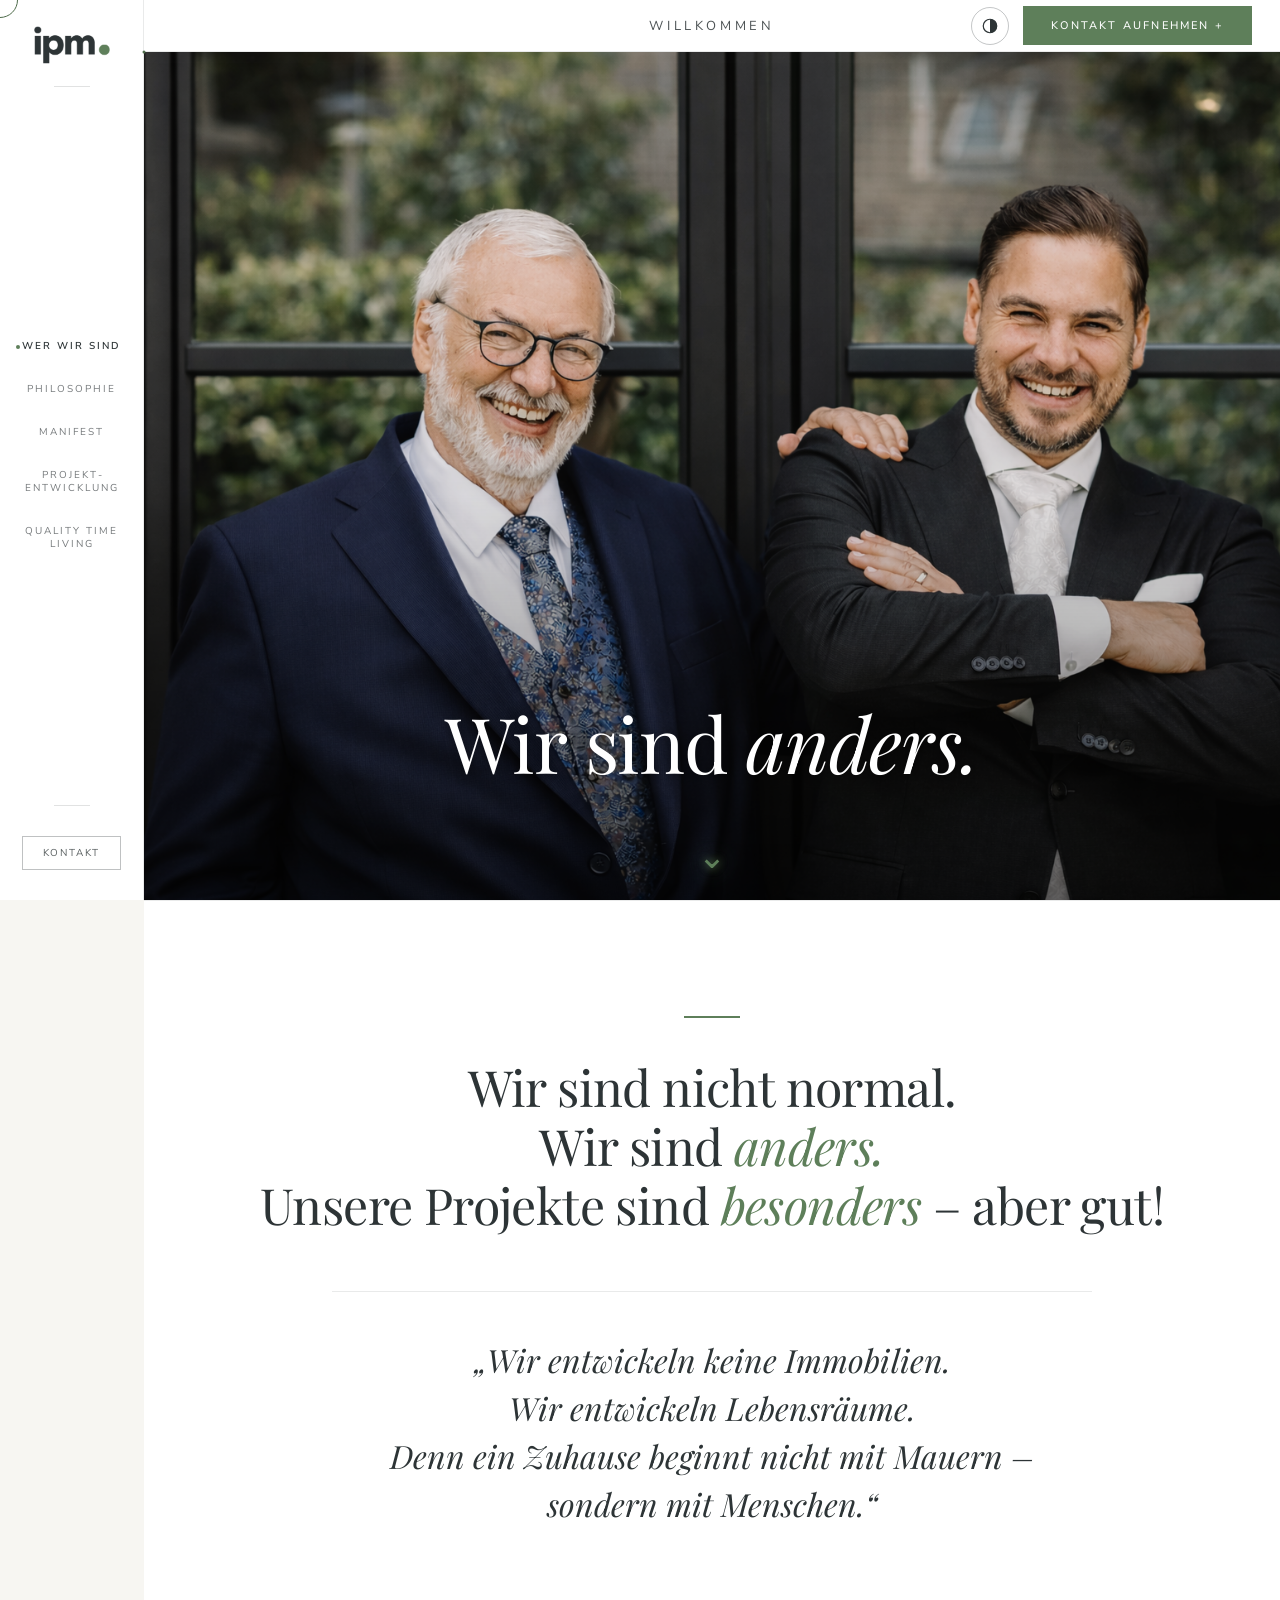
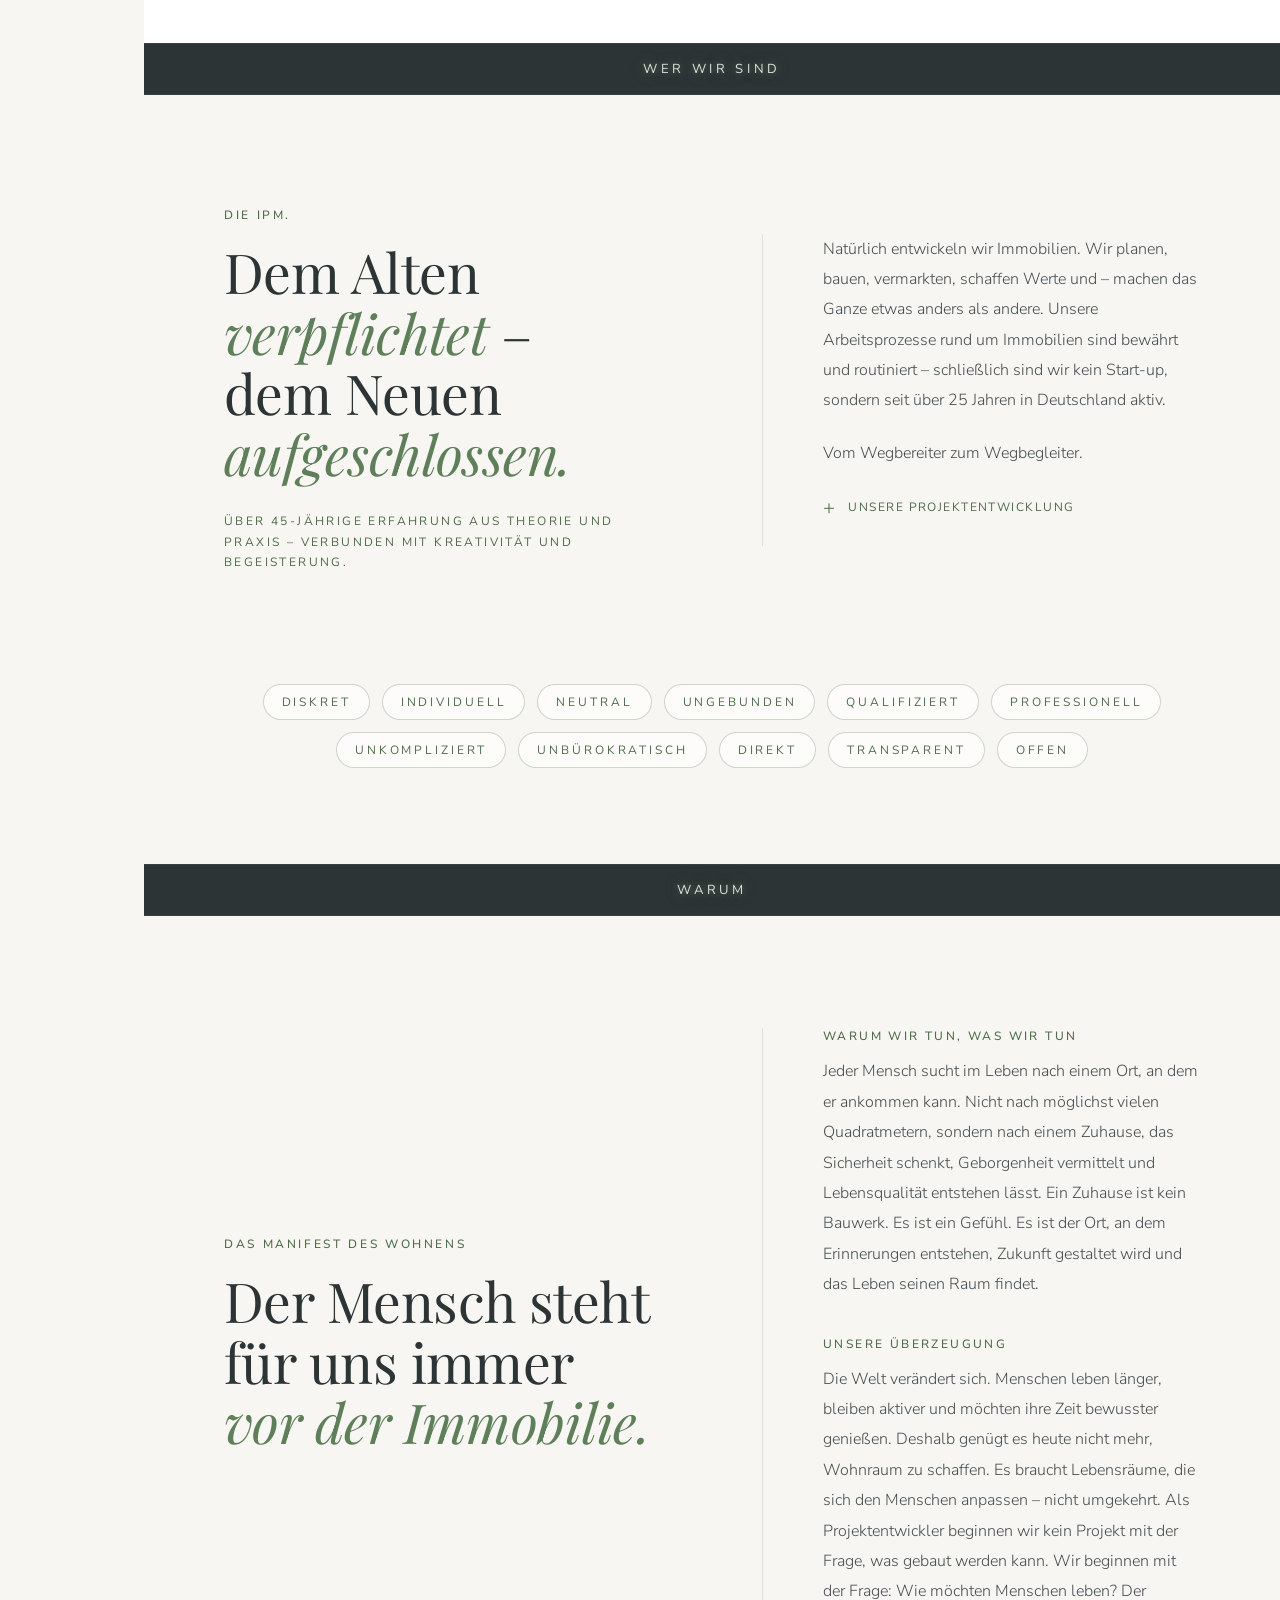
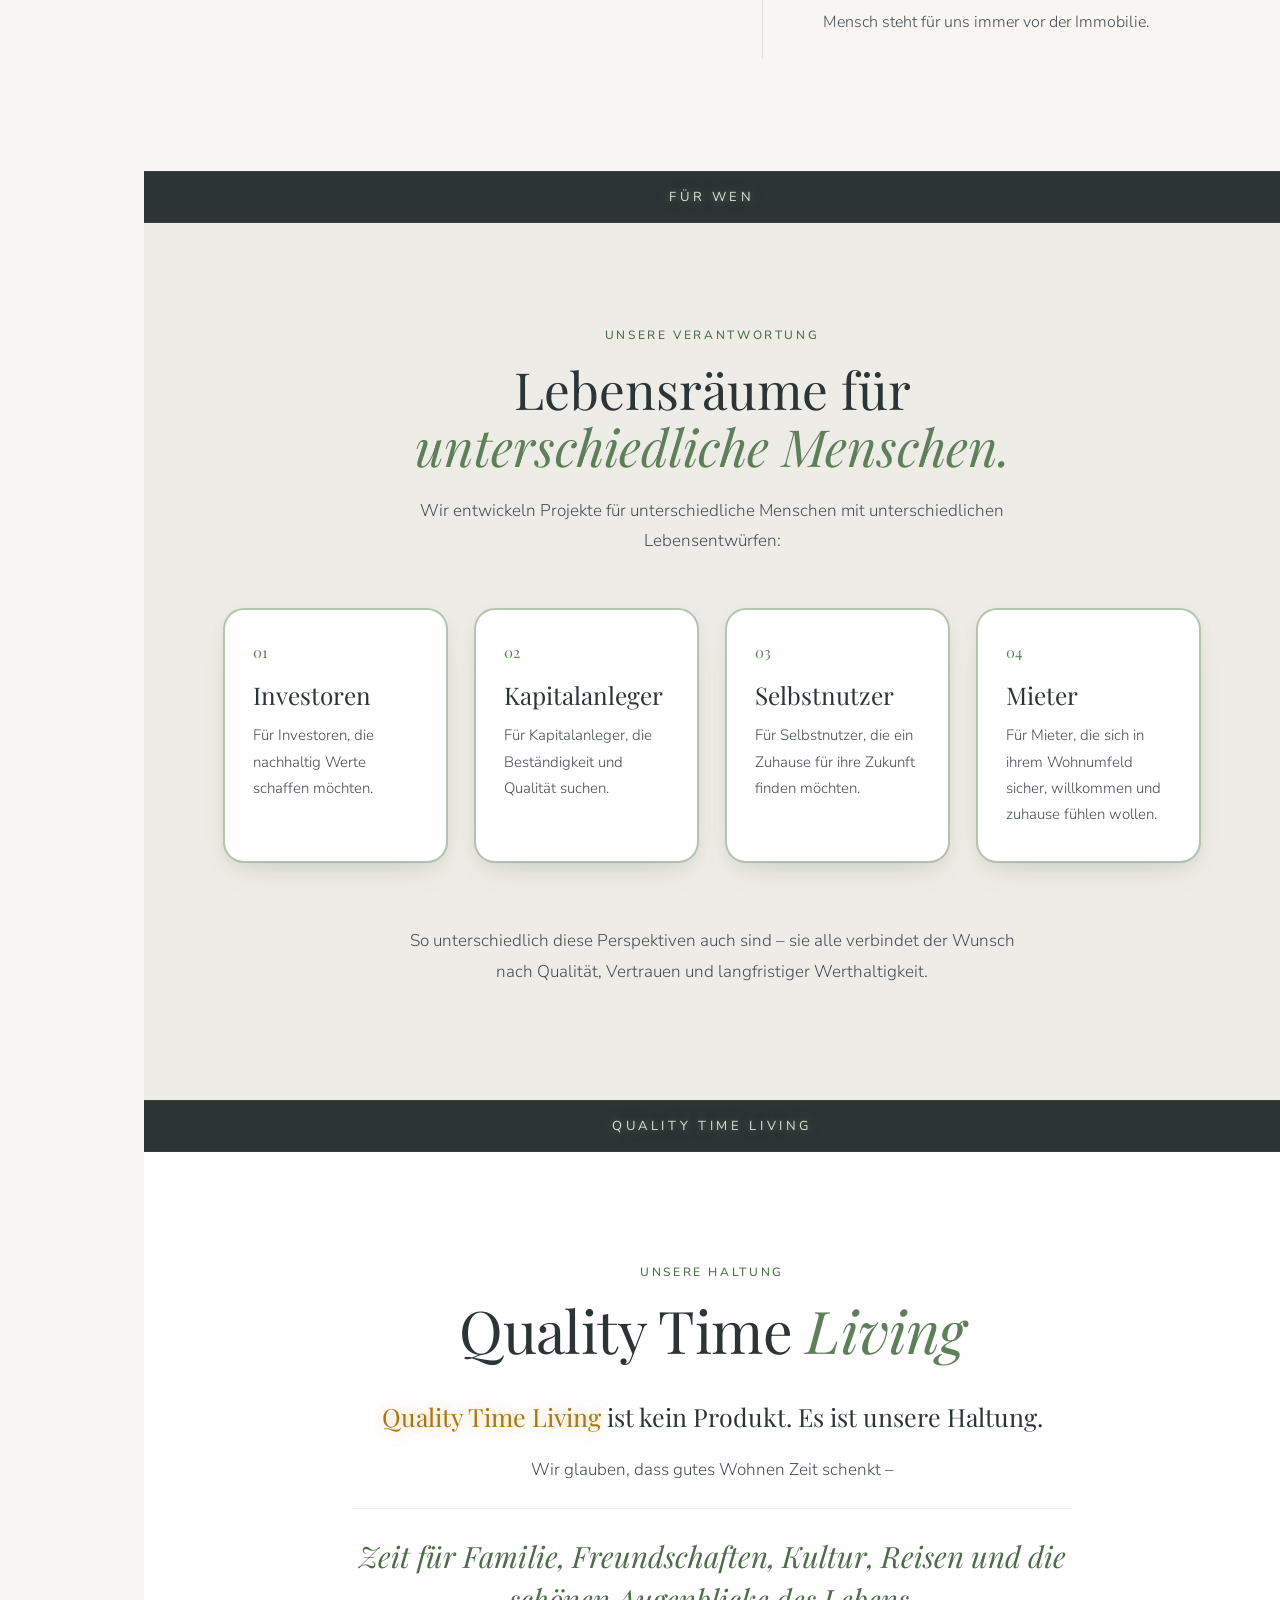
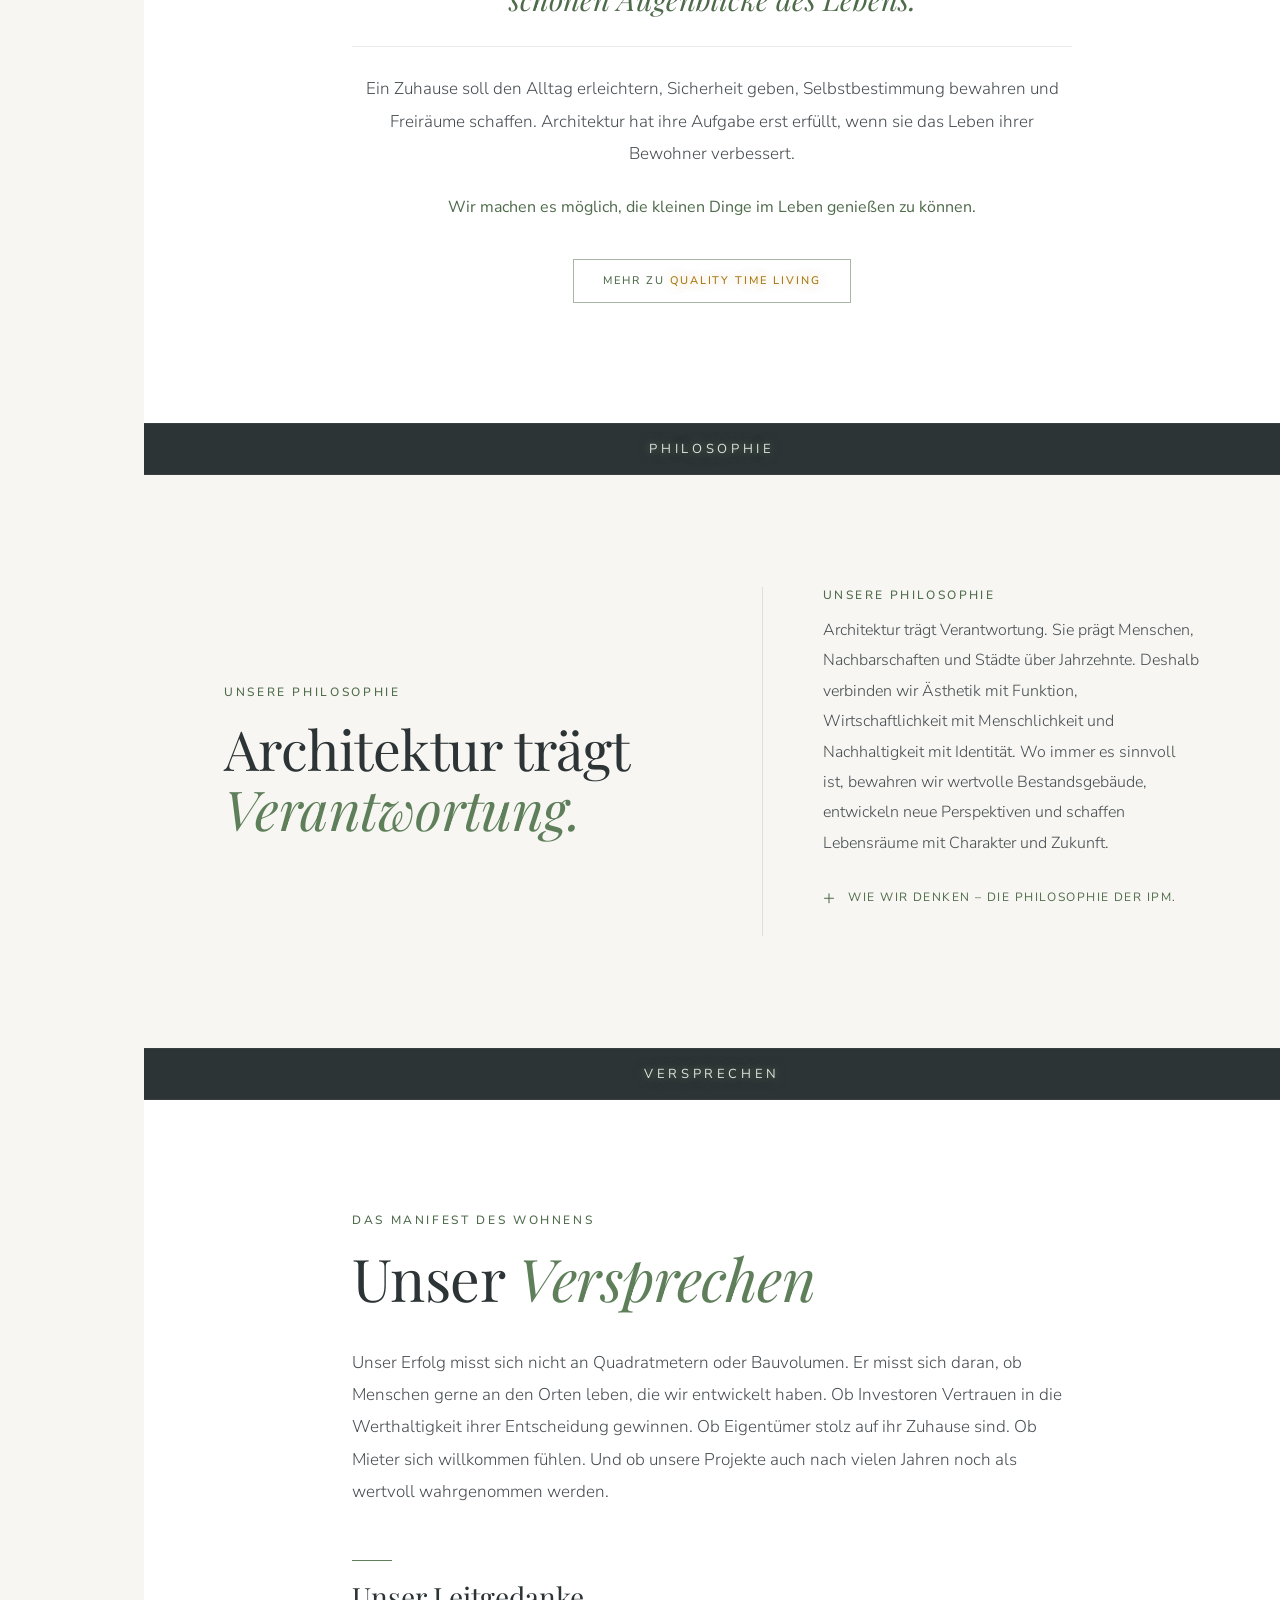
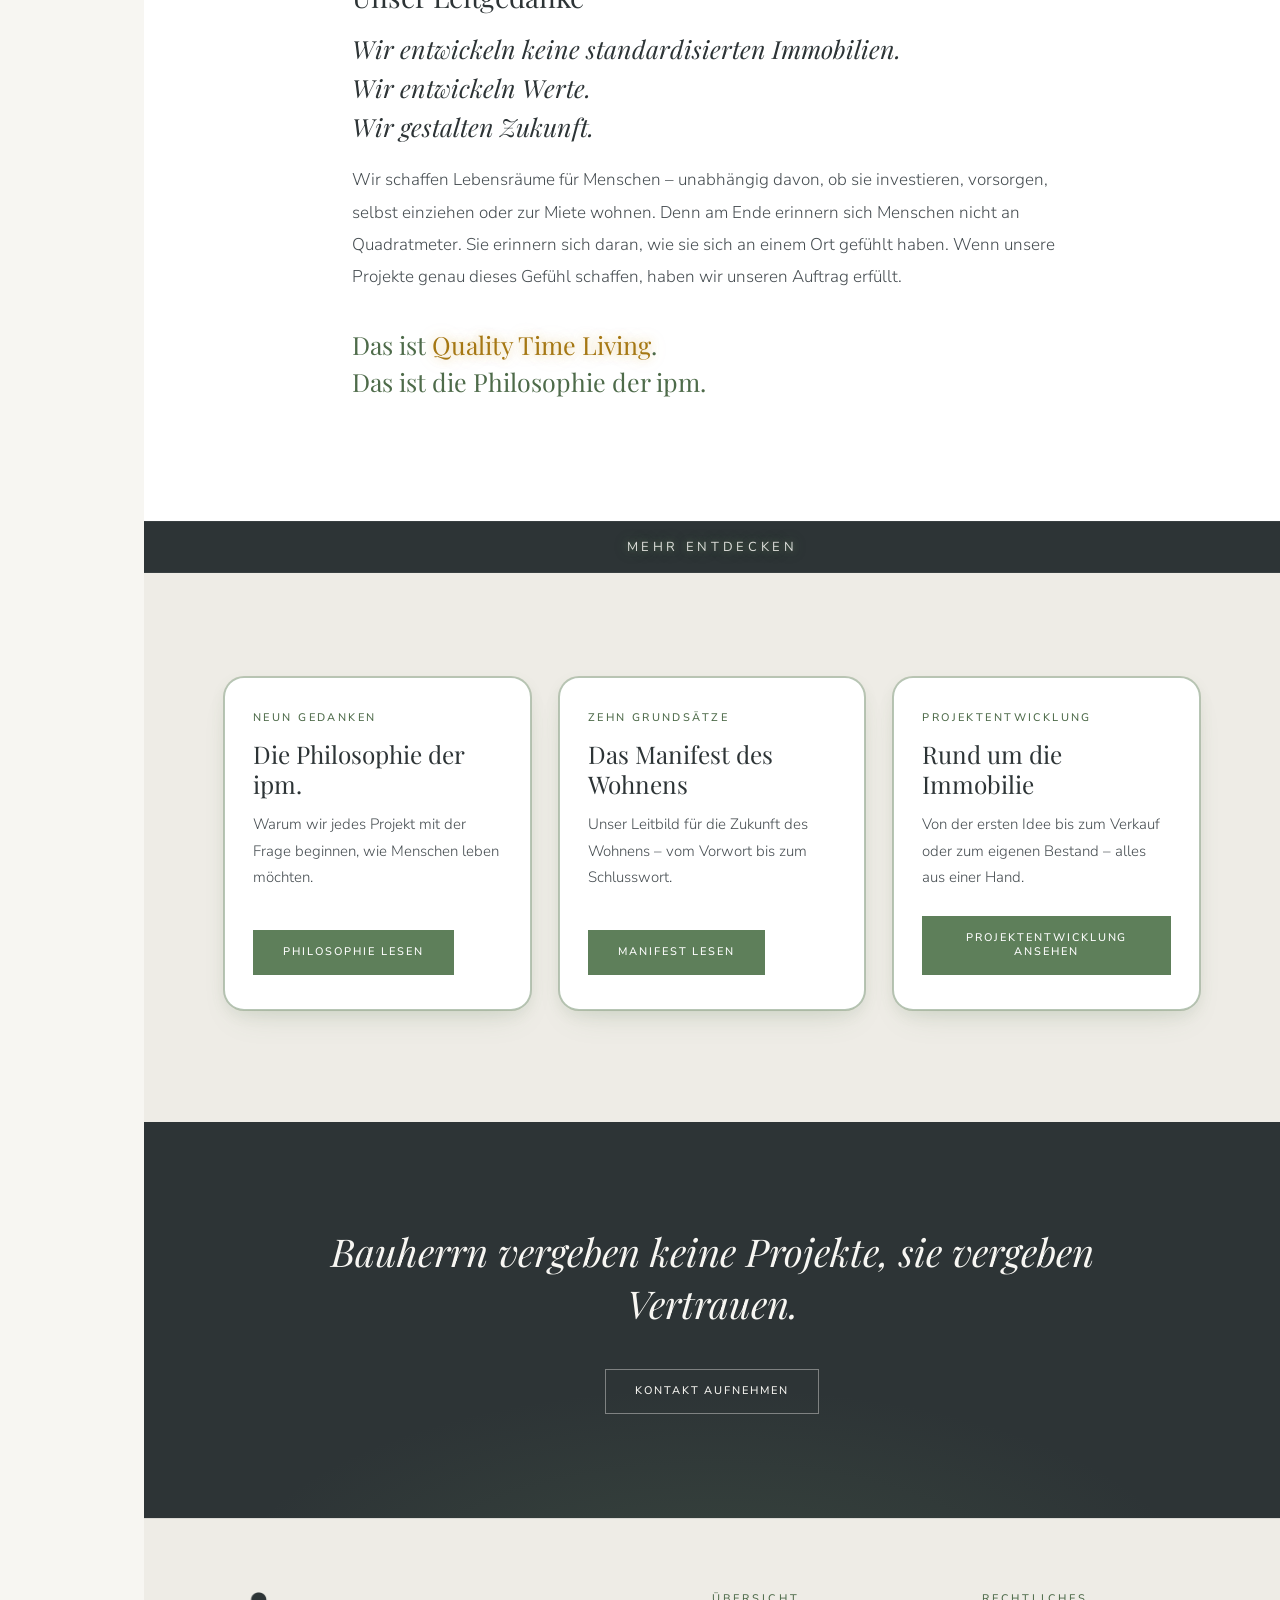
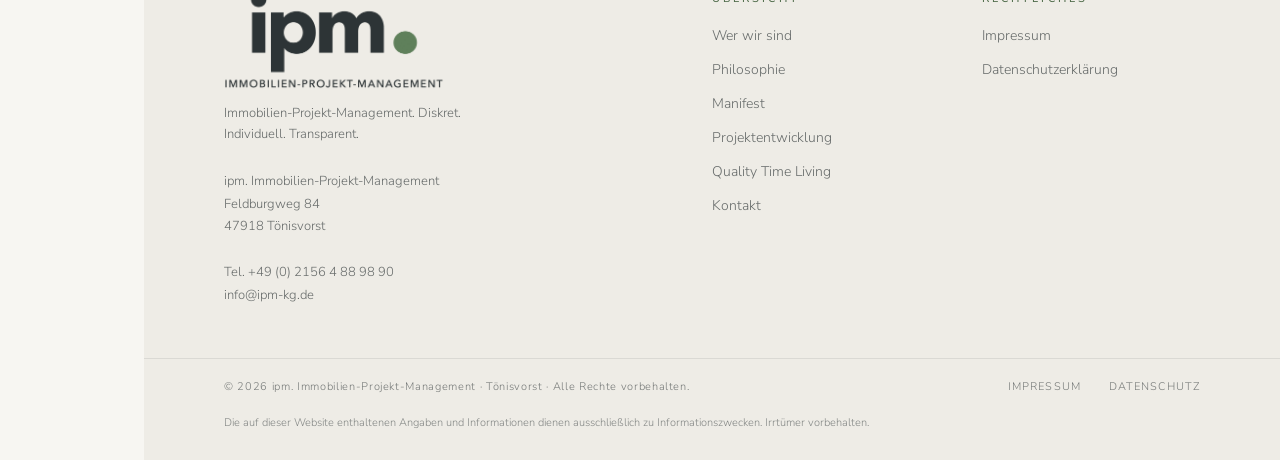
==== index.html @ a31749fa "Q bricht nicht mehr um, Quality Time Living in QTL-Gold, „und“ statt „&“, Abschnitt unter dem Sideba" ====
<!DOCTYPE html>
<!-- Automatisch erzeugt aus content/start.md mit tools/build.mjs – Texte bitte dort ändern, nicht hier. -->
<html lang="de" class="no-js">
<head>
<meta charset="UTF-8">
<script>try{if(localStorage.getItem('ipm.farben')==='invers')document.documentElement.setAttribute('data-farben','invers')}catch(e){}</script>
<meta name="viewport" content="width=device-width, initial-scale=1.0">
<title>ipm. – Immobilien-Projekt-Management · Wir sind anders.</title>
<meta name="description" content="Die ipm. entwickelt Lebensräume statt Immobilien. Über 45 Jahre Erfahrung, Quality Time Living und das Manifest des Wohnens.">
<link rel="icon" href="assets/marke-2026-11/favicon.ico" sizes="any">
<link rel="icon" type="image/png" href="assets/marke-2026-11/favicon-32.png" sizes="32x32">
<link rel="apple-touch-icon" href="assets/marke-2026-11/apple-touch-icon.png">
<meta name="theme-color" content="#FFFFFF">
<link rel="stylesheet" href="assets/site.css">
</head>
<body class="seite-start">

<div id="cursor"></div>
<div id="cursor-dot"></div>

<div class="topbar" id="topbar">
  <button class="topbar-burger" id="mnavToggle" type="button" aria-label="Menü öffnen" aria-controls="mnav" aria-expanded="false">
    <span></span><span></span><span></span>
  </button>
  <a href="./" class="topbar-logo"><img class="logo-auf-hell" src="assets/marke-2026-11/ipm-logo-kompakt-auf-hell.png" alt="ipm. – zur Startseite" width="600" height="226"><img class="logo-auf-dunkel" src="assets/marke-2026-11/ipm-logo-kompakt-auf-dunkel.png" alt="ipm. – zur Startseite" width="600" height="226"></a>
  <span class="topbar-label" id="topbarLabel" data-start="Willkommen">Willkommen</span>
  <div class="topbar-rechts">
    <button class="farben-knopf" id="farbenKnopf" type="button" aria-pressed="false" aria-label="Farben umkehren" title="Farben umkehren">
      <svg viewBox="0 0 24 24" aria-hidden="true"><circle cx="12" cy="12" r="9" fill="none" stroke="currentColor" stroke-width="1.6"/><path d="M12 3a9 9 0 0 1 0 18z" fill="currentColor"/></svg>
    </button>
    <a href="kontakt/" class="topbar-cta">Kontakt aufnehmen +</a>
  </div>
</div>

<nav class="mnav" id="mnav" aria-label="Hauptmenü" hidden>
  <ul class="mnav-list">
    <li class="is-active"><a href="./" aria-current="page">Wer wir sind</a></li>
    <li><a href="philosophie/">Philosophie</a></li>
    <li><a href="manifest/">Manifest</a></li>
    <li><a href="projektentwicklung/">Projekt­entwicklung</a></li>
    <li><a href="quality-time-living/">Quality Time Living</a></li>
    <li class="mnav-sep"><a href="kontakt/">Kontakt</a></li>
  </ul>
</nav>

<aside class="sidebar" id="sidebar">
  <div class="sb-logo">
    <a href="./"><img class="logo-auf-hell" src="assets/marke-2026-11/ipm-logo-kompakt-auf-hell.png" alt="ipm. Immobilien-Projekt-Management – zur Startseite" width="600" height="226"><img class="logo-auf-dunkel" src="assets/marke-2026-11/ipm-logo-kompakt-auf-dunkel.png" alt="ipm. Immobilien-Projekt-Management – zur Startseite" width="600" height="226"></a>
  </div>
  <div class="sb-sep"></div>
  <nav class="sb-nav" aria-label="Hauptmenü">
    <ul class="sb-list">
      <li class="is-active"><a href="./" aria-current="page">Wer wir sind</a><span class="sb-sub" id="sbSub"></span></li>
      <li><a href="philosophie/">Philosophie</a></li>
      <li><a href="manifest/">Manifest</a></li>
      <li><a href="projektentwicklung/">Projekt­entwicklung</a></li>
      <li><a href="quality-time-living/">Quality Time Living</a></li>
    </ul>
  </nav>
  <div class="sb-sep"></div>
  <div class="sb-cta-wrap">
    <a href="kontakt/" class="sb-cta">Kontakt</a>
  </div>
</aside>

<main>
<section class="hero" id="hero">
  <video class="hero-video" src="assets/hero-sebastian-henno.mp4" poster="assets/hero-endframe-poster.png" autoplay muted playsinline preload="auto"></video>
  <div class="hero-overlay"></div>
  <div class="hero-claim">
    <h1><span class="hc-word"><span style="--wd:0.00s">Wir</span></span>
        <span class="hc-word"><span style="--wd:0.11s">sind</span></span>
        <span class="hc-word"><span style="--wd:0.22s"><em>anders.</em></span></span></h1>
  </div>
  <a class="hero-scroll" href="#inhalt" aria-label="Weiter zum Inhalt"><div class="hero-scroll-arrow">&#8964;</div></a>
</section>
<div class="claim" id="inhalt">
  <div class="claim-inner reveal">
    <div class="claim-rule"></div>
    <p class="einstieg-zeilen">Wir sind nicht normal.<br>Wir sind <em>anders.</em><br>Unsere Projekte sind <em>besonders</em> – aber gut!</p>
<p class="claim-quote">„Wir entwickeln keine Immobilien.<br>Wir entwickeln Lebensräume.<br>Denn ein Zuhause beginnt nicht mit Mauern – sondern mit Menschen.“</p>
  </div>
</div>
<div class="section-divider"><span>Wer wir sind</span></div>
<section id="wer-wir-sind">
<div class="statement-section reveal">
  <div class="statement-left"><span class="eyebrow">Die ipm.</span>
<h2>Dem Alten <em>verpflichtet</em> –<br>dem Neuen <em>aufgeschlossen.</em></h2>
<p class="statement-kicker">Über 45-jährige Erfahrung aus Theorie und Praxis – verbunden mit Kreativität und Begeisterung.</p></div>
  <div class="statement-right"><p>Natürlich entwickeln wir Immobilien. Wir planen, bauen, vermarkten, schaffen Werte und – machen das Ganze etwas anders als andere. Unsere Arbeitsprozesse rund um Immobilien sind bewährt und routiniert – schließlich sind wir kein Start-up, sondern seit über 25 Jahren in Deutschland aktiv.</p>
<p class="statement-sig">Vom Wegbereiter zum Wegbegleiter.</p>
<p><a class="text-link" href="projektentwicklung/"><span class="text-link-arrow">+</span>Unsere Projektentwicklung</a></p></div>
</div>
<ul class="woerter reveal" aria-label="So arbeiten wir"><li>diskret</li><li>individuell</li><li>neutral</li><li>ungebunden</li><li>qualifiziert</li><li>professionell</li><li>unkompliziert</li><li>unbürokratisch</li><li>direkt</li><li>transparent</li><li>offen</li></ul>
</section>
<div class="section-divider"><span>Warum</span></div>
<section id="warum">
<div class="statement-section reveal">
  <div class="statement-left"><span class="eyebrow">Das Manifest des Wohnens</span>
<h2>Der Mensch steht für uns immer <em>vor der Immobilie.</em></h2></div>
  <div class="statement-right"><h3>Warum wir tun, was wir tun</h3>
<p>Jeder Mensch sucht im Leben nach einem Ort, an dem er ankommen kann. Nicht nach möglichst vielen <span class="q-wort"><span class="q">Q</span>uadratmetern</span>, sondern nach einem Zuhause, das Sicherheit schenkt, Geborgenheit vermittelt und Lebensqualität entstehen lässt. Ein Zuhause ist kein Bauwerk. Es ist ein Gefühl. Es ist der Ort, an dem Erinnerungen entstehen, Zukunft gestaltet wird und das Leben seinen Raum findet.</p>
<h3>Unsere Überzeugung</h3>
<p>Die Welt verändert sich. Menschen leben länger, bleiben aktiver und möchten ihre Zeit bewusster genießen. Deshalb genügt es heute nicht mehr, Wohnraum zu schaffen. Es braucht Lebensräume, die sich den Menschen anpassen – nicht umgekehrt. Als Projektentwickler beginnen wir kein Projekt mit der Frage, was gebaut werden kann. Wir beginnen mit der Frage: Wie möchten Menschen leben? Der Mensch steht für uns immer vor der Immobilie.</p></div>
</div>
</section>
<div class="section-divider"><span>Für wen</span></div>
<section id="fuer-wen" class="grau">
<header class="kopf reveal"><span class="eyebrow">Unsere Verantwortung</span>
<h2>Lebensräume für <em>unterschiedliche Menschen.</em></h2>
<p>Wir entwickeln Projekte für unterschiedliche Menschen mit unterschiedlichen Lebensentwürfen:</p></header>
<div class="karten" style="--spalten:4">
<article class="karte reveal" style="--d:0.00s"><span class="karte-nr">01</span><h3>Investoren</h3>
<p>Für Investoren, die nachhaltig Werte schaffen möchten.</p></article>
<article class="karte reveal" style="--d:0.08s"><span class="karte-nr">02</span><h3>Kapitalanleger</h3>
<p>Für Kapitalanleger, die Beständigkeit und <span class="q-wort"><span class="q">Q</span>ualität</span> suchen.</p></article>
<article class="karte reveal" style="--d:0.16s"><span class="karte-nr">03</span><h3>Selbstnutzer</h3>
<p>Für Selbstnutzer, die ein Zuhause für ihre Zukunft finden möchten.</p></article>
<article class="karte reveal" style="--d:0.24s"><span class="karte-nr">04</span><h3>Mieter</h3>
<p>Für Mieter, die sich in ihrem Wohnumfeld sicher, willkommen und zuhause fühlen wollen.</p></article>
</div>
<header class="kopf reveal"><p class="kopf-schluss">So unterschiedlich diese Perspektiven auch sind – sie alle verbindet der Wunsch nach <span class="q-wort"><span class="q">Q</span>ualität</span>, Vertrauen und langfristiger Werthaltigkeit.</p></header>
</section>
<div class="section-divider"><span>Quality Time Living</span></div>
<section id="quality-time-living" class="weiss">
<div class="lesen stil-mitte"><div class="lesen-inner"><span class="eyebrow">Unsere Haltung</span>
<h2><span class="q-wort"><span class="q">Q</span>uality</span> Time <em>Living</em></h2>
<p class="lead"><span class="qtl"><span class="q-wort"><span class="q">Q</span>uality</span> Time Living</span> ist kein Produkt. Es ist unsere Haltung.</p>
<p>Wir glauben, dass gutes Wohnen Zeit schenkt –</p>
<p class="zeit-band">Zeit für Familie, Freundschaften, Kultur, Reisen und die schönen Augenblicke des Lebens.</p>
<p>Ein Zuhause soll den Alltag erleichtern, Sicherheit geben, Selbstbestimmung bewahren und Freiräume schaffen. Architektur hat ihre Aufgabe erst erfüllt, wenn sie das Leben ihrer Bewohner verbessert.</p>
<p class="statement-sig">Wir machen es möglich, die kleinen Dinge im Leben genießen zu können.</p>
<p class="knopf-zeile"><a class="btn btn-rahmen" href="quality-time-living/"><span class="btn-text">Mehr zu <span class="qtl"><span class="q-wort"><span class="q">Q</span>uality</span> Time Living</span></span></a></p></div></div>
</section>
<div class="section-divider"><span>Philosophie</span></div>
<section id="philosophie">
<div class="statement-section reveal">
  <div class="statement-left"><span class="eyebrow">Unsere Philosophie</span>
<h2>Architektur trägt <em>Verantwortung.</em></h2></div>
  <div class="statement-right"><h3>Unsere Philosophie</h3>
<p>Architektur trägt Verantwortung. Sie prägt Menschen, Nachbarschaften und Städte über Jahrzehnte. Deshalb verbinden wir Ästhetik mit Funktion, Wirtschaftlichkeit mit Menschlichkeit und Nachhaltigkeit mit Identität. Wo immer es sinnvoll ist, bewahren wir wertvolle Bestandsgebäude, entwickeln neue Perspektiven und schaffen Lebensräume mit Charakter und Zukunft.</p>
<p><a class="text-link" href="philosophie/"><span class="text-link-arrow">+</span>Wie wir denken – die Philosophie der ipm.</a></p></div>
</div>
</section>
<div class="section-divider"><span>Versprechen</span></div>
<section id="versprechen" class="weiss">
<div class="lesen"><div class="lesen-inner"><span class="eyebrow">Das Manifest des Wohnens</span>
<h2>Unser <em>Versprechen</em></h2>
<p>Unser Erfolg misst sich nicht an <span class="q-wort"><span class="q">Q</span>uadratmetern</span> oder Bauvolumen. Er misst sich daran, ob Menschen gerne an den Orten leben, die wir entwickelt haben. Ob Investoren Vertrauen in die Werthaltigkeit ihrer Entscheidung gewinnen. Ob Eigentümer stolz auf ihr Zuhause sind. Ob Mieter sich willkommen fühlen. Und ob unsere Projekte auch nach vielen Jahren noch als wertvoll wahrgenommen werden.</p>
<h3>Unser Leitgedanke</h3>
<p class="leitzeilen">Wir entwickeln keine standardisierten Immobilien.<br>Wir entwickeln Werte.<br>Wir gestalten Zukunft.</p>
<p>Wir schaffen Lebensräume für Menschen – unabhängig davon, ob sie investieren, vorsorgen, selbst einziehen oder zur Miete wohnen. Denn am Ende erinnern sich Menschen nicht an <span class="q-wort"><span class="q">Q</span>uadratmeter</span>. Sie erinnern sich daran, wie sie sich an einem Ort gefühlt haben. Wenn unsere Projekte genau dieses Gefühl schaffen, haben wir unseren Auftrag erfüllt.</p>
<p class="signatur">Das ist <span class="qtl"><span class="q-wort"><span class="q">Q</span>uality</span> Time Living</span>.<br>Das ist die Philosophie der ipm.</p></div></div>
</section>
<div class="section-divider"><span>Mehr entdecken</span></div>
<section id="mehr-entdecken" class="grau">
<div class="karten" style="--spalten:3">
<article class="karte reveal" style="--d:0.00s"><span class="eyebrow">Neun Gedanken</span>
<h3>Die Philosophie der ipm.</h3>
<p>Warum wir jedes Projekt mit der Frage beginnen, wie Menschen leben möchten.</p>
<p class="knopf-zeile"><a class="btn btn-gruen" href="philosophie/"><span class="btn-text">Philosophie lesen</span></a></p></article>
<article class="karte reveal" style="--d:0.08s"><span class="eyebrow">Zehn Grundsätze</span>
<h3>Das Manifest des Wohnens</h3>
<p>Unser Leitbild für die Zukunft des Wohnens – vom Vorwort bis zum Schlusswort.</p>
<p class="knopf-zeile"><a class="btn btn-gruen" href="manifest/"><span class="btn-text">Manifest lesen</span></a></p></article>
<article class="karte reveal" style="--d:0.16s"><span class="eyebrow">Projektentwicklung</span>
<h3>Rund um die Immobilie</h3>
<p>Von der ersten Idee bis zum Verkauf oder zum eigenen Bestand – alles aus einer Hand.</p>
<p class="knopf-zeile"><a class="btn btn-gruen" href="projektentwicklung/"><span class="btn-text">Projektentwicklung ansehen</span></a></p></article>
</div>
<div class="abschluss"><div class="abschluss-inner reveal"><p class="abschluss-zitat">Bauherrn vergeben keine Projekte, sie vergeben Vertrauen.</p>
<p class="knopf-zeile"><a class="btn btn-hell" href="kontakt/"><span class="btn-text">Kontakt aufnehmen</span></a></p></div></div>
</section>
</main>

<footer id="footer">
  <div class="footer-main">
    <div>
      <img src="assets/marke-2026-11/ipm-logo-auf-hell.png" alt="ipm. Immobilien-Projekt-Management" class="footer-logo logo-auf-hell" width="900" height="402"><img src="assets/marke-2026-11/ipm-logo-auf-dunkel.png" alt="ipm. Immobilien-Projekt-Management" class="footer-logo logo-auf-dunkel" width="900" height="402">
      <p class="footer-tagline">Immobilien-Projekt-Management. Diskret. Individuell. Transparent.</p>
      <div class="footer-address">
        ipm. Immobilien-Projekt-Management<br>
        Feldburgweg 84<br>
        47918 Tönisvorst<br><br>
        Tel. <a href="tel:+4921564889890">+49 (0) 2156 4 88 98 90</a><br>
        <a href="mailto:info@ipm-kg.de">info@ipm-kg.de</a>
      </div>
    </div>
    <div class="footer-col">
      <h2>Übersicht</h2>
      <ul>
        <li><a href="./">Wer wir sind</a></li>
        <li><a href="philosophie/">Philosophie</a></li>
        <li><a href="manifest/">Manifest</a></li>
        <li><a href="projektentwicklung/">Projekt­entwicklung</a></li>
        <li><a href="quality-time-living/">Quality Time Living</a></li>
        <li><a href="kontakt/">Kontakt</a></li>
      </ul>
    </div>
    <div class="footer-col">
      <h2>Rechtliches</h2>
      <ul>
        <li><a href="impressum/">Impressum</a></li>
        <li><a href="datenschutz/">Datenschutzerklärung</a></li>
      </ul>
    </div>
  </div>
  <div class="footer-bottom">
    <span class="footer-copy">© 2026 ipm. Immobilien-Projekt-Management · Tönisvorst · Alle Rechte vorbehalten.</span>
    <div class="footer-legal-links">
      <a href="impressum/">Impressum</a>
      <a href="datenschutz/">Datenschutz</a>
    </div>
  </div>
  <div class="footer-disclaimer">
    Die auf dieser Website enthaltenen Angaben und Informationen dienen ausschließlich zu Informationszwecken. Irrtümer vorbehalten.
  </div>
</footer>

<script src="assets/site.js"></script>
</body>
</html>
---- assets/site.css ----
/* ================================================================
   ipm. — gemeinsames Stylesheet aller Seiten
   Entwurf Light: Full-Bleed + linke Sidebar.
   Farben aus dem Marken-Blatt (Marke 2026-11, image0): Anthrazit Dunkel #2D3436,
   Grün #5E7F5A, Warmweiß #F7F6F2. Zwei Farbsätze: hell (Standard) und invers
   (html[data-farben="invers"], Schalter oben rechts, gespeichert in localStorage „ipm.farben“).
   Kleine grüne Schrift: hell #4E6B4A, invers #93B48E (WCAG AA).
   Buttons = schräger Sweep, Karten = Spotlight + Pop-Hover
   (design-guidelines/cards-and-buttons.md).
================================================================ */
*, *::before, *::after { box-sizing: border-box; margin: 0; padding: 0; }

@font-face { font-family: 'Playfair Display'; src: url('fonts/PlayfairDisplay.ttf') format('truetype'); font-weight: 400 800; font-style: normal; font-display: swap; }
@font-face { font-family: 'Playfair Display'; src: url('fonts/PlayfairDisplay-Italic.ttf') format('truetype'); font-weight: 400 800; font-style: italic; font-display: swap; }
/* Unternehmensschrift laut Marke 2026-11: Avenir Next (kommerziell, Monotype).
   Freier Ersatz bis zur Klärung der Lizenz: Nunito Sans (SIL OFL, fonts/NunitoSans-OFL.txt). */
@font-face { font-family: 'Nunito Sans'; src: url('fonts/NunitoSans.woff2') format('woff2'); font-weight: 200 900; font-style: normal; font-display: swap; }

:root {
  --sidebar-w: 144px;
  --topbar-h:  52px;

  /* Farbsatz HELL (Standard) – Marken-Blatt: Anthrazit Dunkel, Grün, Warmweiß */
  --bg:        #F7F6F2;   /* Warmweiß */
  --bg-2:      #EEECE6;
  --bg-3:      #EEECE6;
  --bg-light:  #FFFFFF;
  --text:      #2D3436;   /* Anthrazit Dunkel */
  --text-2:    #474E52;
  --muted:     #6A7073;
  --ink-rgb:   45,52,54;
  --hairline:  rgba(var(--ink-rgb),.1);
  --charcoal:  #2D3436;
  --warmweiss: #F7F6F2;

  /* Grün: --ox-lt = Markengrün (Punkt, große Schrift), --ox = dunkler für kleine Schrift (AA) */
  --ox:        #4E6B4A;
  --ox-lt:     #5E7F5A;
  --knopf:     #5E7F5A;   /* Fläche grüner Knöpfe, Schrift weiß (4,5:1) */
  --on-accent: #FFFFFF;
  --sweep-dunkel: #2D3436;

  /* Seitenleiste, Kopfzeile, Handy-Menü */
  --chrome-bg:      #FFFFFF;
  --chrome-ink:     #2D3436;
  --chrome-ink-rgb: 45,52,54;
  --chrome-line:    rgba(45,52,54,.1);
  --nav-hover:      #4E6B4A;
  --nav-glow:       none;
  --label-glow:     none;

  /* Trennstreifen und Abschluss-Band (Kontrast zur Seite) */
  --band-bg:      #2D3436;
  --band-ink:     #F7F6F2;
  --band-ink-rgb: 247,246,242;
  --band-glow:    0 0 6px rgba(var(--accent-rgb),.85), 0 0 16px rgba(var(--accent-rgb),.45), 0 0 34px rgba(var(--accent-rgb),.2);

  --qtl-gold: #A57713;   /* QTL-Gold, auf hellem Grund dunkler für Lesbarkeit */
  --qtl-glow: 0 0 10px rgba(201,148,26,.38), 0 0 22px rgba(232,184,75,.22);

  --karte-bg: #FFFFFF;
  --chip-bg:  rgba(255,255,255,.7);
  --logo-hell:   block;   /* Logo für hellen Grund */
  --logo-dunkel: none;

  --font-serif: 'Playfair Display', Georgia, serif;
  --font-sans:  'Avenir Next','Nunito Sans',system-ui,sans-serif;
  --font-ui:    'Avenir Next','Nunito Sans',system-ui,sans-serif;
  --ease-out:   cubic-bezier(.22,1,.36,1);

  /* Button- und Karten-Tokens (cards-and-buttons.md §2) */
  --accent-rgb:    94,127,90;
  --accent:        rgb(var(--accent-rgb));
  --accent-strong: #4E6B4A;
  --secondary:     #2D3436;
  --pop-ease:      cubic-bezier(0.34, 1.56, 0.64, 1);
  --pop-lift:      translateY(-4px) scale(1.04);
  --glow-soft:   0 0 0 1px rgba(var(--accent-rgb),.35),
                 0 16px 34px -16px rgba(var(--accent-rgb),.22),
                 0 5px 14px rgba(var(--accent-rgb),.10);
  --glow-strong: 0 0 0 2px rgba(var(--accent-rgb),.70),
                 0 30px 55px -12px rgba(var(--accent-rgb),.40),
                 0 12px 26px rgba(var(--accent-rgb),.22);

  --pad-x: 80px;
}

/* Farbsatz INVERS – alles umgekehrt: Anthrazit wird Grund, Warmweiß wird Schrift */
html[data-farben="invers"] {
  --qtl-gold: #E8B84B;
  --qtl-glow: 0 0 8px rgba(232,184,75,.55), 0 0 22px rgba(201,148,26,.35), 0 0 42px rgba(201,148,26,.18);
  --bg:        #2D3436;
  --bg-2:      #283033;
  --bg-3:      #23292C;
  --bg-light:  #323A3E;
  --text:      #F7F6F2;
  --text-2:    #D2D5D2;
  --muted:     #A9AEAD;
  --ink-rgb:   247,246,242;
  --charcoal:  #F7F6F2;
  --ox:        #93B48E;
  --ox-lt:     #8DAF88;
  --accent-strong: #93B48E;
  --sweep-dunkel: #1E2326;

  --chrome-bg:      #23292C;
  --chrome-ink:     #F7F6F2;
  --chrome-ink-rgb: 247,246,242;
  --chrome-line:    rgba(0,0,0,.25);
  --nav-hover:      #FFFFFF;
  --nav-glow:       0 0 6px rgba(var(--accent-rgb),.95), 0 0 18px rgba(var(--accent-rgb),.65), 0 0 40px rgba(var(--accent-rgb),.32);
  --label-glow:     0 0 6px rgba(var(--accent-rgb),.85), 0 0 16px rgba(var(--accent-rgb),.45), 0 0 34px rgba(var(--accent-rgb),.2);

  --band-bg:      #F7F6F2;
  --band-ink:     #2D3436;
  --band-ink-rgb: 45,52,54;
  --band-glow:    none;

  --karte-bg: #343C40;
  --chip-bg:  rgba(255,255,255,.04);
  --logo-hell:   none;
  --logo-dunkel: block;
  color-scheme: dark;
}
.logo-auf-hell   { display: var(--logo-hell) !important; }
.logo-auf-dunkel { display: var(--logo-dunkel) !important; }
html.farben-wechsel, html.farben-wechsel * { transition: background-color .45s ease, color .45s ease, border-color .45s ease !important; }

/* Schalter „Farben umkehren“ */
.topbar-rechts { position: absolute; right: 28px; display: flex; align-items: center; gap: 14px; }
.farben-knopf {
  width: 38px; height: 38px; border-radius: 50%;
  display: inline-flex; align-items: center; justify-content: center;
  background: none; border: 1px solid rgba(var(--chrome-ink-rgb),.28);
  color: var(--chrome-ink);
  transition: border-color .3s ease, transform .4s var(--pop-ease);
}
.farben-knopf svg { width: 18px; height: 18px; transition: transform .6s var(--pop-ease); }
html[data-farben="invers"] .farben-knopf svg { transform: rotate(180deg); }
@media (hover: hover) and (pointer: fine) {
  .farben-knopf:hover { border-color: var(--ox-lt); transform: scale(1.08); }
}

html { scroll-behavior: smooth; scroll-padding-top: calc(var(--topbar-h) + 16px); }
body {
  font-family: var(--font-sans);
  background: var(--bg);
  color: var(--text);
  overflow-x: hidden;
  -webkit-font-smoothing: antialiased;
  padding-left: var(--sidebar-w);
  padding-top: var(--topbar-h);
}
@media (hover: hover) and (pointer: fine) {
  body, a, button, summary { cursor: none; }
}
img { display: block; max-width: 100%; }
a { color: inherit; text-decoration: none; }
:focus-visible { outline: 2px solid var(--ox-lt); outline-offset: 3px; }

/* ================================================================ CURSOR */
#cursor {
  position: fixed; width: 36px; height: 36px;
  border: 1.5px solid var(--ox); border-radius: 50%;
  pointer-events: none; z-index: 9999;
  transform: translate(-50%,-50%);
  transition: width .25s ease, height .25s ease, border-color .25s ease, background .25s ease;
}
#cursor.is-hover { width: 52px; height: 52px; background: rgba(var(--accent-rgb),.06); border-color: var(--ox-lt); }
#cursor-dot {
  position: fixed; width: 3px; height: 3px;
  background: var(--ox); border-radius: 50%;
  pointer-events: none; z-index: 10000;
  transform: translate(-50%,-50%);
}
@media not ((hover: hover) and (pointer: fine)) { #cursor, #cursor-dot { display: none; } }

/* ================================================================ SIDEBAR */
.sidebar {
  position: fixed; left: 0; top: 0;
  width: var(--sidebar-w); height: 100vh;
  background: var(--chrome-bg);
  border-right: 1px solid var(--chrome-line);
  z-index: 500;
  display: flex; flex-direction: column; align-items: center;
  overflow: visible;
}
.sb-logo {
  /* Kompaktlogo, dunkle Variante (Warmweiß + grüner Punkt) auf Anthrazit */
  position: relative; z-index: 1001;
  width: 100px; margin-top: 26px; margin-bottom: 22px;
  flex-shrink: 0;
}
.sb-logo a { display: block; transition: opacity .25s ease; }
.sb-logo a:hover { opacity: .8; }
.sb-logo img { width: 100%; max-width: none; height: auto; }
.sb-sep { width: 36px; height: 1px; background: rgba(var(--chrome-ink-rgb),.14); flex-shrink: 0; }
.sb-nav { flex: 1; display: flex; align-items: center; justify-content: center; width: 100%; }
.sb-list { list-style: none; display: flex; flex-direction: column; align-items: center; gap: 6px; }
.sb-list li { position: relative; }
.sb-list a::after {
  content: ''; position: absolute; left: 6px; top: 50%;
  width: 4px; height: 4px; background: var(--ox-lt); border-radius: 50%;
  transform: translateY(-50%) scale(0);
  transition: transform .3s var(--pop-ease);
  pointer-events: none;
}
.sb-list li.is-active a::after { transform: translateY(-50%) scale(1); }
/* Unterzeile: Abschnitt, in dem man gerade ist (gleiche Logik wie die Topbar, site.js) */
.sb-sub {
  display: block; max-width: 118px; margin: 0 auto;
  font-family: var(--font-ui); font-size: 9px; font-weight: 500;
  letter-spacing: .06em; line-height: 1.35; text-align: center;
  color: var(--ox-lt);
  max-height: 0; opacity: 0; overflow: hidden;
  transform: translateY(-3px);
  transition: opacity .25s ease, transform .3s var(--ease-out), max-height .35s var(--ease-out), margin .35s var(--ease-out);
}
.sb-sub.is-sichtbar { max-height: 4.2em; opacity: 1; transform: none; margin: -6px auto 8px; }
.sb-list a {
  font-family: var(--font-ui);
  font-size: 10px; font-weight: 400;
  letter-spacing: .2em; text-transform: uppercase;
  color: rgba(var(--chrome-ink-rgb),.66);
  text-align: center; line-height: 1.3;
  transition: color .35s ease, text-shadow .35s ease;
  position: relative; display: block; z-index: 1;
  padding: 12px 12px;
  hyphens: manual;
}
.sb-list li.is-active a { color: var(--chrome-ink); font-weight: 600; }
.sb-list a::before {
  content: ''; position: absolute; left: 50%; top: 50%;
  transform: translate(-50%, -50%) scale(0.5);
  width: 150px; height: 62px;
  background: radial-gradient(ellipse at center, rgba(var(--accent-rgb),.45) 0%, rgba(var(--accent-rgb),.18) 42%, transparent 70%);
  border-radius: 50%; opacity: 0; pointer-events: none; z-index: -1;
  transition: opacity .5s ease, transform .5s ease;
}
.sb-list a:hover::before { opacity: 1; transform: translate(-50%, -50%) scale(1); }
.sb-list a:hover {
  color: var(--nav-hover);
  text-shadow: var(--nav-glow);
}
.sb-cta-wrap { padding: 30px 20px; flex-shrink: 0; display: flex; justify-content: center; width: 100%; }
.sb-cta {
  font-family: var(--font-ui);
  font-size: 10px; font-weight: 400;
  letter-spacing: .18em; text-transform: uppercase; line-height: 1;
  color: rgba(var(--chrome-ink-rgb),.8);
  padding: 11px 20px;
  border: 1px solid rgba(var(--chrome-ink-rgb),.3);
  position: relative; z-index: 1; overflow: hidden; isolation: isolate;
  transition: color .45s ease, border-color .4s ease;
  --sweep: var(--ox);
}
.sb-cta.is-current { color: var(--chrome-ink); border-color: var(--ox-lt); }

/* ================================================================ TOPBAR */
.topbar {
  position: fixed; top: 0; left: var(--sidebar-w); right: 0;
  height: var(--topbar-h); z-index: 450;
  display: flex; align-items: center;
  background: var(--chrome-bg);
  border-bottom: 1px solid var(--chrome-line);
}
.topbar-label {
  position: absolute; left: 50%; transform: translateX(-50%);
  font-family: var(--font-ui);
  font-size: 13px; font-weight: 400;
  letter-spacing: .28em; text-transform: uppercase;
  color: rgba(var(--chrome-ink-rgb),.85);
  pointer-events: none; white-space: nowrap;
  text-shadow: var(--label-glow);
}
.topbar-cta {
  position: relative;
  font-family: var(--font-ui);
  font-size: 11px; font-weight: 500;
  letter-spacing: .2em; text-transform: uppercase;
  padding: 12px 28px;
  background: var(--knopf); color: var(--on-accent);
  display: inline-flex; align-items: center; gap: 8px;
  overflow: hidden; isolation: isolate; z-index: 1;
  transition: color .45s ease;
  --sweep: var(--sweep-dunkel);
}
.topbar-burger, .topbar-logo { display: none; }
.topbar-burger {
  position: absolute; left: 12px; top: 4px;
  width: 44px; height: 44px;
  background: none; border: 0; padding: 0;
  flex-direction: column; align-items: center; justify-content: center; gap: 5px;
}
.topbar-burger span { display: block; width: 22px; height: 1.5px; background: var(--chrome-ink); transition: transform .3s ease, opacity .3s ease; }
.topbar-burger[aria-expanded="true"] span:nth-child(1) { transform: translateY(6.5px) rotate(45deg); }
.topbar-burger[aria-expanded="true"] span:nth-child(2) { opacity: 0; }
.topbar-burger[aria-expanded="true"] span:nth-child(3) { transform: translateY(-6.5px) rotate(-45deg); }
.topbar-logo { position: absolute; left: 62px; top: 13px; }
.topbar-logo img { height: 26px; width: auto; }

/* Handy-Menü */
.mnav {
  position: fixed; inset: var(--topbar-h) 0 0 0; z-index: 440;
  background: var(--chrome-bg);
  display: flex; align-items: center; justify-content: center;
  overflow-y: auto;
}
.mnav[hidden] { display: none; }
.mnav-list { list-style: none; text-align: center; padding: 32px 24px; }
.mnav-list a {
  display: block; min-height: 44px; padding: 12px 24px;
  font-family: var(--font-ui);
  font-size: 13px; font-weight: 400;
  letter-spacing: .22em; text-transform: uppercase;
  color: rgba(var(--chrome-ink-rgb),.85);
}
.mnav-list .is-active a { color: var(--ox); font-weight: 600; }
.mnav-sep { margin-top: 18px; padding-top: 18px; border-top: 1px solid rgba(var(--chrome-ink-rgb),.14); }
body.mnav-open { overflow: hidden; }

/* ================================================================ BUTTONS (Sweep) */
.btn {
  display: inline-flex; align-items: center; justify-content: center; gap: 10px;
  padding: 15px 30px; border: 0;
  font-family: var(--font-ui);
  font-size: 11px; font-weight: 500;
  letter-spacing: .18em; text-transform: uppercase; line-height: 1.3;
  text-align: center;
  position: relative; z-index: 1; overflow: hidden; isolation: isolate;
  transition: color .45s ease, border-color .4s ease;
  background: none;
}
.btn-gruen  { background: var(--knopf); color: var(--on-accent); --sweep: var(--sweep-dunkel); }
.btn-rahmen { color: var(--ox); box-shadow: inset 0 0 0 1px rgba(var(--accent-rgb),.55); --sweep: var(--knopf); }
.btn-hell   { color: var(--band-ink); box-shadow: inset 0 0 0 1px rgba(var(--band-ink-rgb),.4); --sweep: var(--knopf); }

.btn::after, .sb-cta::after, .topbar-cta::after {
  content: ""; position: absolute; inset: 0 -20%; z-index: -1;
  background: var(--sweep);
  transform: skewX(-45deg) scale(0, 1); transform-origin: center;
  transition: transform .5s ease;
}
.btn.is-activating::after, .sb-cta.is-activating::after, .topbar-cta.is-activating::after {
  animation: btn-sweep .5s ease forwards;
}
.btn-rahmen.is-activating, .btn-hell.is-activating { color: var(--on-accent); }
@media (hover: hover) and (pointer: fine) {
  .btn:hover::after, .sb-cta:hover::after, .topbar-cta:hover::after { transform: skewX(-45deg) scale(1, 1); }
  .btn-rahmen:hover, .btn-hell:hover { color: var(--on-accent); }
  .sb-cta:hover { color: var(--on-accent); border-color: var(--ox-lt); }
}
@keyframes btn-sweep {
  from { transform: skewX(-45deg) scale(0,1); }
  to   { transform: skewX(-45deg) scale(1,1); }
}
.knopf-zeile { display: flex; flex-wrap: wrap; gap: 14px; }

/* Textlink mit + */
.text-link {
  display: inline-flex; align-items: center; gap: 12px;
  font-family: var(--font-sans);
  font-size: 12px; font-weight: 400;
  letter-spacing: .12em; text-transform: uppercase;
  color: var(--ox); transition: gap .3s ease;
}
.text-link:hover { gap: 18px; }
.text-link-arrow { font-size: 20px; font-weight: 300; line-height: 1; transition: transform .3s ease; }
.text-link:hover .text-link-arrow { transform: translateX(4px); }

/* Kursives Q: Playfair hat nur ein verschnörkeltes – dort das aufrechte Q nehmen und neigen */
:is(em, .kernsatz, .hervor, .leitzeilen, .claim-quote, .seitenkopf .lead, .seitenkopf-zitat,
    .zitat p, .zeit-band, .sondern, .abschluss-zitat) .q {
  font-style: normal; display: inline-block; transform: skewX(-11deg);
}
:is(.signatur, .knopf-zeile) .q { transform: none; }
.q-wort { white-space: nowrap; }   /* kein Umbruch zwischen Q und Rest des Worts */
.btn-text { display: inline; }     /* Knopf-Beschriftung als ein Flex-Kind */

/* Markenname Quality Time Living: QTL-Gold (mein-qtl.de) mit Schein */
.qtl {
  color: var(--qtl-gold);
  text-shadow: var(--qtl-glow);
}
.btn .qtl, .eyebrow .qtl { color: inherit; }
.btn-rahmen .qtl, .btn-hell .qtl, .eyebrow .qtl { color: var(--qtl-gold); }
.btn.is-activating .qtl { color: inherit; text-shadow: none; }
@media (hover: hover) { .btn:hover .qtl { color: inherit; text-shadow: none; } }

/* ================================================================ TYPO-BAUSTEINE */
.eyebrow {
  display: block;
  font-family: var(--font-ui);
  font-size: 12px; font-weight: 500;
  letter-spacing: .22em; text-transform: uppercase;
  color: var(--ox); margin-bottom: 18px;
}
h1, h2, h3 { font-weight: 400; }
h1 em, h2 em { font-style: italic; color: var(--ox-lt); }
.signatur {
  font-family: var(--font-serif);
  font-size: clamp(20px, 2vw, 25px); line-height: 1.5;
  color: var(--ox);
}
.statement-sig { font-family: var(--font-sans); font-weight: 400; font-size: 15px; line-height: 1.9; color: var(--ox); }
.statement-kicker {
  font-family: var(--font-ui);
  font-size: 12px; font-weight: 400;
  letter-spacing: .2em; text-transform: uppercase;
  color: var(--ox); margin-top: 28px; line-height: 1.7;
}

/* ================================================================ HERO (Startseite) */
.hero { height: calc(100vh - var(--topbar-h)); min-height: 460px; position: relative; overflow: hidden; }
.hero-video {
  position: absolute; inset: 0; width: 100%; height: 100%;
  object-fit: cover; object-position: 50% 42%;
  transform: translate3d(0,0,0); will-change: transform;
}
.hero-overlay {
  position: absolute; inset: 0; pointer-events: none;
  background: linear-gradient(to top, rgba(0,0,0,.58) 0%, rgba(0,0,0,.30) 24%, rgba(0,0,0,.08) 48%, rgba(0,0,0,0) 100%);
}
.hero-claim {
  position: absolute; left: 0; right: 0; bottom: clamp(96px, 13vh, 150px);
  z-index: 3; text-align: center; pointer-events: none; padding: 0 32px;
}
.hero-claim h1 {
  font-family: var(--font-serif);
  font-size: clamp(38px, 6vw, 88px);
  font-weight: 400; line-height: 1.04; letter-spacing: -.015em;
  color: #fff;
}
.hero-claim h1 em { font-style: italic; color: #fff; }
.hc-word {
  display: inline-block; overflow: hidden; vertical-align: bottom;
  padding: .18em .14em .20em .05em;
  margin: -.18em -.14em -.20em -.05em;
}
.hc-word > span {
  display: inline-block;
  transform: translateY(130%);
  transition: transform 1.15s var(--ease-out);
  transition-delay: var(--wd, 0s);
  text-shadow: 0 1px 14px rgba(0,0,0,.55);
}
.hero.is-claim .hc-word > span { transform: translateY(0); }
.hero-scroll {
  position: absolute; left: 50%; bottom: 26px; transform: translateX(-50%);
  z-index: 2; display: block; opacity: 0;
  transition: opacity .8s var(--ease-out) .35s;
}
.hero.is-claim .hero-scroll { opacity: 1; }
.hero-scroll-arrow {
  font-size: 34px; line-height: 1; color: var(--ox-lt);
  text-shadow: 0 0 8px rgba(var(--accent-rgb),1), 0 0 22px rgba(var(--accent-rgb),.85), 0 0 48px rgba(var(--accent-rgb),.55), 0 0 80px rgba(var(--accent-rgb),.3);
  animation: arrowBounce 1.8s ease-in-out 1.2s infinite;
}
@keyframes arrowBounce { 0%,100% { transform: translateY(0); opacity: .75; } 50% { transform: translateY(10px); opacity: 1; } }

/* Einstieg unter dem Hero */
.claim { background: var(--bg-light); border-top: 1px solid var(--hairline); padding: clamp(80px, 9vw, 128px) var(--pad-x); text-align: center; }
.claim-inner { max-width: 1100px; margin: 0 auto; }
.claim-rule { width: 56px; height: 2px; background: var(--ox-lt); margin: 0 auto 40px; }
.einstieg-zeilen {
  font-family: var(--font-serif);
  font-size: clamp(34px, 3.9vw, 56px); font-weight: 400;
  line-height: 1.18; text-wrap: balance; letter-spacing: -.012em;
  color: var(--text);
  margin-bottom: 56px;
}
.einstieg-zeilen em { font-style: italic; color: var(--ox-lt); }
.einstieg-zeilen + .claim-quote {
  max-width: 760px; margin: 0 auto;
  padding-top: 44px; border-top: 1px solid var(--hairline);
}
.claim-quote {
  font-family: var(--font-serif); font-style: italic;
  font-size: clamp(22px, 2.5vw, 32px);
  line-height: 1.5; color: var(--text);
}

/* ================================================================ SEITENKOPF (Unterseiten) */
.seitenkopf {
  background: var(--bg-light);
  border-bottom: 1px solid var(--hairline);
  padding: clamp(80px, 11vw, 140px) var(--pad-x) clamp(64px, 8vw, 104px);
  text-align: center;
  background-image: radial-gradient(800px 400px at 50% -20%, rgba(var(--accent-rgb),.07), transparent 70%);
}
.seitenkopf-inner { max-width: 900px; margin: 0 auto; }
.seitenkopf h1 {
  font-family: var(--font-serif);
  font-size: clamp(40px, 6vw, 84px);
  line-height: 1.06; letter-spacing: -.015em; color: var(--text);
}
.seitenkopf .lead {
  margin-top: 26px;
  font-family: var(--font-serif); font-style: italic;
  font-size: clamp(20px, 2.2vw, 28px); line-height: 1.5; color: var(--text-2);
}
.seitenkopf-zitat {
  max-width: 640px; margin: 40px auto 0; padding: 28px 0;
  border-top: 1px solid var(--hairline); border-bottom: 1px solid var(--hairline);
  font-family: var(--font-serif); font-style: italic;
  font-size: clamp(19px, 1.9vw, 24px); line-height: 1.55; color: var(--ox);
}
.seitenkopf-marke {
  margin-top: 22px;
  font-family: var(--font-ui); font-size: 11px; letter-spacing: .3em; text-transform: uppercase; color: var(--muted);
}

/* ================================================================ TRENNSTREIFEN + SEKTIONEN */
.section-divider {
  height: var(--topbar-h);
  background: var(--band-bg);
  border-top: 1px solid rgba(var(--band-ink-rgb),.06);
  border-bottom: 1px solid rgba(var(--band-ink-rgb),.06);
  display: flex; align-items: center; justify-content: center;
}
.section-divider span {
  font-family: var(--font-ui);
  font-size: 13px; font-weight: 400;
  letter-spacing: .28em; text-transform: uppercase;
  color: rgba(var(--band-ink-rgb),.88);
  text-shadow: var(--band-glow);
}
section.grau  { background: var(--bg-2); }
section.weiss { background: var(--bg-light); }

/* Zwei Spalten */
.statement-section {
  padding: 112px var(--pad-x);
  max-width: 1400px; margin: 0 auto;
  display: grid; grid-template-columns: 1fr 1fr;
  gap: 100px; align-items: center;
}
.statement-left h2 {
  font-family: var(--font-serif);
  font-size: clamp(32px, 4.3vw, 60px);
  line-height: 1.1; color: var(--text); letter-spacing: -.01em;
}
.statement-right { border-left: 1px solid rgba(var(--ink-rgb),.12); padding-left: 60px; }
.statement-right p {
  font-family: var(--font-sans);
  font-size: 16px; font-weight: 300;
  line-height: 1.9; color: var(--text-2); margin-bottom: 22px;
}
.statement-right h3 {
  font-family: var(--font-ui);
  font-size: 12px; font-weight: 500;
  letter-spacing: .2em; text-transform: uppercase;
  color: var(--ox); margin: 0 0 12px;
}
.statement-right p + h3 { margin-top: 36px; }
.statement-right .text-link { margin-top: 6px; }
.statement-right p.gross {
  font-family: var(--font-serif);
  font-size: clamp(19px, 1.8vw, 23px); line-height: 1.6; color: var(--text);
  margin-bottom: 28px;
}

.zeilen + .statement-section { padding-top: 24px; }

/* Wortband */
.woerter {
  list-style: none;
  display: flex; flex-wrap: wrap; justify-content: center; gap: 12px;
  max-width: 1100px; margin: 0 auto; padding: 0 var(--pad-x) 96px;
}
.woerter li {
  font-family: var(--font-ui);
  font-size: 12px; font-weight: 400;
  letter-spacing: .24em; text-transform: uppercase;
  color: var(--ox);
  padding: 9px 18px;
  border: 1px solid rgba(var(--accent-rgb),.3); border-radius: 999px;
  background: var(--chip-bg);
}

/* Zentrierter Kopf über Karten */
.kopf { max-width: 780px; margin: 0 auto; padding: 104px var(--pad-x) 52px; text-align: center; }
.kopf h2 {
  font-family: var(--font-serif);
  font-size: clamp(30px, 4vw, 54px); line-height: 1.12; color: var(--text);
  margin-bottom: 20px;
}
.kopf p { font-family: var(--font-sans); font-size: 17px; font-weight: 300; line-height: 1.8; color: var(--text-2); }
.kopf-schluss { padding-top: 0; }
.kopf:has(.kopf-schluss) { padding-top: 0; padding-bottom: 112px; margin-top: -48px; }

/* ================================================================ KARTEN (Spotlight + Pop-Hover) */
.karten {
  --spalten: 3;
  --gap: 28px;
  display: flex; flex-wrap: wrap; justify-content: center;
  gap: var(--gap); max-width: 1240px; margin: 0 auto;
  padding: 0 var(--pad-x) 112px;
}
.kopf + .karten { padding-top: 0; }
section > .karten:first-child { padding-top: 104px; }
.karte {
  flex: 0 0 calc((100% - (var(--spalten) - 1) * var(--gap)) / var(--spalten));
  min-width: 0;
  display: flex; flex-direction: column;
  background: var(--karte-bg);
  border: 1.5px solid rgba(var(--accent-rgb),.45);
  border-radius: 20px;
  padding: 32px 28px 34px;
  box-shadow: var(--glow-soft);
}
.karte-nr { display: block; font-family: var(--font-serif); font-size: 15px; color: var(--ox-lt); margin-bottom: 18px; }
.karte .eyebrow { font-size: 11px; margin-bottom: 14px; }
.karte h3 {
  font-family: var(--font-serif);
  font-size: clamp(21px, 1.9vw, 26px); line-height: 1.25;
  color: var(--text); margin-bottom: 12px;
}
.karte p { font-family: var(--font-sans); font-size: 15px; font-weight: 300; line-height: 1.75; color: var(--text-2); }
.karte p + p { margin-top: 10px; }
.karte .knopf-zeile, .karte p:last-child:has(.text-link) { margin-top: auto; padding-top: 26px; }
/* nach .reveal: höhere Spezifität, sonst setzt .reveal.in transform zurück (§6) */
.karte.reveal {
  transition: transform .4s var(--pop-ease), box-shadow .4s ease,
              border-color .35s ease, opacity 1.1s var(--ease-out);
  transition-delay: 0s, 0s, 0s, var(--d, 0s);
}
@media (hover: hover) and (pointer: fine) {
  .karte.reveal.in:hover {
    transform: var(--pop-lift);
    border-color: var(--accent-strong);
    box-shadow: var(--glow-strong);
  }
}

/* ================================================================ LESETEXT */
.lesen { padding: 112px var(--pad-x) 120px; }
.lesen-inner { max-width: 720px; margin: 0 auto; }
.lesen h2 {
  font-family: var(--font-serif);
  font-size: clamp(34px, 4.6vw, 62px); line-height: 1.1; letter-spacing: -.01em;
  color: var(--text); margin-bottom: 36px;
}
.lesen h3 {
  font-family: var(--font-serif);
  font-size: clamp(22px, 2.2vw, 28px); line-height: 1.25;
  color: var(--text); margin: 52px 0 16px;
}
.lesen h3::before { content: ""; display: block; width: 40px; height: 1px; background: var(--ox-lt); margin-bottom: 18px; }
.lesen p { font-family: var(--font-sans); font-size: 17px; font-weight: 300; line-height: 1.9; color: var(--text-2); }
.lesen p + p { margin-top: 18px; }
.lesen .lead { font-family: var(--font-serif); font-size: clamp(20px, 2vw, 25px); color: var(--text); line-height: 1.5; }
.lesen .leitzeilen { font-family: var(--font-serif); font-style: italic; font-size: clamp(20px, 2vw, 25px); line-height: 1.55; color: var(--text); }
.lesen .signatur { margin-top: 32px; }
.lesen .zeit-band {
  margin: 22px 0 26px; padding: 26px 0;
  border-top: 1px solid var(--hairline); border-bottom: 1px solid var(--hairline);
  font-family: var(--font-serif); font-style: italic;
  font-size: clamp(21px, 2.3vw, 30px); line-height: 1.45; color: var(--ox);
}
.lesen .knopf-zeile, .lesen p:has(> .text-link:only-child) { margin-top: 36px; }
.lesen.stil-mitte .lesen-inner { text-align: center; }
.lesen.stil-mitte .knopf-zeile { justify-content: center; }

.lesen p.signatur, .zitat p.signatur, .zeilen p.signatur {
  font-family: var(--font-serif); font-style: normal; font-weight: 400;
  font-size: clamp(20px, 2vw, 25px); line-height: 1.5; color: var(--ox);
}
.lesen p.statement-sig { font-weight: 400; font-size: 16px; color: var(--ox); margin-top: 22px; }

/* Philosophie: Kernsatz vor jedem Absatz */
.kernsatz, .lesen .kernsatz p {
  margin: 0 0 18px;
  font-family: var(--font-serif); font-style: italic;
  font-size: clamp(22px, 2.3vw, 30px); line-height: 1.4; color: var(--ox);
}
.kernsatz::before { content: ""; display: block; width: 40px; height: 1px; background: var(--ox-lt); margin-bottom: 20px; }
.lesen.stil-philosophie p + .kernsatz { margin-top: 72px; }
.lesen.stil-philosophie .lesen-inner > p { font-size: 18px; }

/* Großes Zitat */
.zitat { padding: 0 var(--pad-x) 120px; }
.zitat blockquote {
  max-width: 820px; margin: 0 auto; padding: 56px 0 0;
  border-top: 1px solid var(--hairline);
  text-align: center;
}
.zitat p {
  font-family: var(--font-serif); font-style: italic;
  font-size: clamp(22px, 2.4vw, 31px); line-height: 1.5; color: var(--text);
}
.zitat p + p { margin-top: 24px; }
.zitat .signatur { font-style: normal; }
.zitat .knopf-zeile { justify-content: center; margin-top: 40px; font-style: normal; }

/* ================================================================ MANIFEST */
.mit-inhalt {
  display: grid; grid-template-columns: minmax(0, 1fr) 250px;
  align-items: start;
}
.inhalt {
  position: sticky; top: var(--topbar-h);
  max-height: calc(100vh - var(--topbar-h)); overflow-y: auto;
  padding: 40px 24px 40px 28px;
  border-left: 1px solid var(--hairline);
  background: var(--bg);
  order: 2;   /* rechts – links ragt das Sidebar-Logo in den Inhalt */
}
.inhalt summary {
  list-style: none;
  font-family: var(--font-ui); font-size: 11px; font-weight: 500;
  letter-spacing: .24em; text-transform: uppercase; color: var(--ox);
  margin-bottom: 16px;
}
.inhalt summary::-webkit-details-marker { display: none; }
.inhalt ol { list-style: none; }
.inhalt a {
  display: block; padding: 6px 0 6px 14px;
  border-left: 2px solid transparent;
  font-family: var(--font-sans); font-size: 13px; font-weight: 300; line-height: 1.45;
  color: var(--text-2);
  transition: color .25s ease, border-color .25s ease;
}
.inhalt a:hover { color: var(--ox); }
.inhalt a.is-active { color: var(--ox); border-left-color: var(--ox-lt); font-weight: 400; }
.inhalt-text { min-width: 0; }

.zeilen { padding: 96px var(--pad-x); }
.zeilen + .zeilen, .zeilen + .gegenueber, .gegenueber + .zeilen { border-top: 1px solid var(--hairline); }
.zeilen-inner { max-width: 680px; margin: 0 auto; }
.zeilen h2, .grundsatz h2, .gegenueber h2 {
  font-family: var(--font-serif);
  font-size: clamp(30px, 3.8vw, 50px); line-height: 1.12; letter-spacing: -.01em;
  color: var(--text); margin-bottom: 36px;
}
.zeilen p, .grundsatz p {
  font-family: var(--font-sans);
  font-size: clamp(17px, 1.5vw, 19px); font-weight: 300; line-height: 1.85; color: var(--text-2);
}
.zeilen p + p, .grundsatz p + p { margin-top: 26px; }
.zeilen .hervor, .grundsatz .hervor {
  font-family: var(--font-serif); font-style: italic;
  font-size: clamp(21px, 2.1vw, 27px); line-height: 1.5; color: var(--ox);
}
.zeilen .signatur { font-style: normal; }
.zeilen.stil-mitte .zeilen-inner { text-align: center; }
/* „Wir glauben,“ klein und grün, die Aussage groß */
.zeilen.stil-glauben .eyebrow { margin: 34px 0 6px; }
.zeilen.stil-glauben h2 + .eyebrow { margin-top: 0; }
.zeilen.stil-glauben p {
  font-family: var(--font-serif); font-size: clamp(21px, 2.1vw, 27px); line-height: 1.45; color: var(--text);
}
/* Versprechen: 7 Grundsätze */
.zeilen.stil-versprechen ul { list-style: none; margin-top: 28px; border-top: 1px solid var(--hairline); }
.zeilen.stil-versprechen li {
  display: flex; align-items: baseline; gap: 18px;
  padding: 18px 0; border-bottom: 1px solid var(--hairline);
  font-family: var(--font-serif); font-size: clamp(20px, 2vw, 26px); line-height: 1.35; color: var(--text);
  counter-increment: vs;
}
.zeilen.stil-versprechen li::before {
  content: counter(vs, decimal-leading-zero);
  font-family: var(--font-ui); font-size: 12px; letter-spacing: .14em; color: var(--ox-lt);
}

.grundsatz {
  display: grid; grid-template-columns: 140px minmax(0, 1fr); gap: 32px;
  max-width: 920px; margin: 0 auto;
  padding: 96px var(--pad-x);
}
.grundsatz + .grundsatz { border-top: 1px solid var(--hairline); }
.grundsatz-nr {
  font-family: var(--font-serif); font-style: italic;
  font-size: clamp(64px, 8vw, 112px); line-height: .9;
  color: transparent; -webkit-text-stroke: 1.5px var(--ox-lt);
  position: sticky; top: calc(var(--topbar-h) + 40px);
}
.grundsatz h2 { margin-top: 4px; }

.gegenueber { padding: 96px var(--pad-x); }
.gegenueber-inner { max-width: 820px; margin: 0 auto; }
.gegenueber p { font-family: var(--font-sans); font-size: 18px; font-weight: 300; color: var(--text-2); margin-bottom: 28px; }
.gegenueber ul { list-style: none; border-top: 1px solid var(--hairline); }
.gegenueber li {
  display: grid; grid-template-columns: 1fr 1fr; gap: 24px; align-items: baseline;
  padding: 20px 0; border-bottom: 1px solid var(--hairline);
}
.gegenueber .nicht { font-family: var(--font-sans); font-size: 17px; font-weight: 300; color: var(--muted); }
.gegenueber .sondern { font-family: var(--font-serif); font-style: italic; font-size: clamp(20px, 2vw, 26px); color: var(--ox); }

.drucken-zeile { text-align: center; padding: 56px 24px 72px; }

/* ================================================================ ZEITSTRAHL */
.zeitstrahl {
  list-style: none;
  max-width: 880px; margin: 0 auto; padding: 0 var(--pad-x) 112px;
  position: relative;
}
.zeitstrahl li {
  display: grid; grid-template-columns: 64px minmax(0, 1fr); gap: 28px;
  position: relative; padding-bottom: 40px;
}
.zeitstrahl li::before {   /* Linie */
  content: ''; position: absolute; left: 31px; top: 64px; bottom: 0;
  width: 1px; background: rgba(var(--accent-rgb),.3);
}
.zeitstrahl li:last-child { padding-bottom: 0; }
.zeitstrahl li:last-child::before { display: none; }
.schritt-nr {
  width: 64px; height: 64px; border-radius: 50%;
  display: flex; align-items: center; justify-content: center;
  background: var(--karte-bg); border: 1.5px solid rgba(var(--accent-rgb),.5);
  box-shadow: var(--glow-soft);
  font-family: var(--font-serif); font-size: 20px; color: var(--ox);
}
.zeitstrahl h3 { font-family: var(--font-serif); font-size: clamp(21px, 2vw, 26px); color: var(--text); margin: 14px 0 8px; }
.zeitstrahl p { font-family: var(--font-sans); font-size: 16px; font-weight: 300; line-height: 1.8; color: var(--text-2); }

/* ================================================================ ABSCHLUSS-BAND */
.abschluss {
  background: var(--band-bg);
  padding: 104px var(--pad-x);
  text-align: center;
  background-image: radial-gradient(700px 300px at 50% 120%, rgba(var(--accent-rgb),.22), transparent 70%);
}
.abschluss-inner { max-width: 820px; margin: 0 auto; }
.abschluss p { color: rgba(var(--band-ink-rgb),.8); font-family: var(--font-sans); font-size: 16px; font-weight: 300; line-height: 1.8; }
.abschluss .abschluss-zitat {
  font-family: var(--font-serif); font-style: italic;
  font-size: clamp(24px, 3vw, 40px); line-height: 1.35; color: var(--band-ink);
}
.abschluss .abschluss-text { font-size: 18px; color: rgba(var(--band-ink-rgb),.88); }
.abschluss .abschluss-unter {
  font-family: var(--font-ui); font-size: 11px; letter-spacing: .26em; text-transform: uppercase;
  color: rgba(var(--band-ink-rgb),.62); margin-top: 18px;
}
.abschluss p + p { margin-top: 22px; }
.abschluss .knopf-zeile { justify-content: center; margin-top: 40px; }

/* ================================================================ FOOTER */
footer { background: var(--bg-3); border-top: 1px solid rgba(var(--ink-rgb),.1); }
.footer-main {
  display: grid; grid-template-columns: 2fr 1fr 1fr;
  gap: 52px; max-width: 1400px; margin: 0 auto;
  padding: 72px var(--pad-x) 52px;
}
.footer-logo { width: 220px; height: auto; }
.footer-tagline { font-size: 13px; font-weight: 300; color: rgba(var(--ink-rgb),.7); line-height: 1.65; max-width: 280px; margin: 14px 0 24px; }
.footer-address { font-size: 13px; font-weight: 300; color: rgba(var(--ink-rgb),.7); line-height: 1.75; }
.footer-address a:hover { color: var(--ox); }
.footer-col h2 {
  font-family: var(--font-sans);
  font-size: 11px; font-weight: 500;
  letter-spacing: .28em; text-transform: uppercase;
  color: var(--ox); margin-bottom: 18px;
}
.footer-col ul { list-style: none; }
.footer-col ul li + li { margin-top: 12px; }
.footer-col ul a { font-size: 14px; font-weight: 300; color: rgba(var(--ink-rgb),.7); transition: color .25s ease; }
.footer-col ul a:hover { color: var(--ox); }
.footer-bottom {
  border-top: 1px solid rgba(var(--ink-rgb),.1);
  max-width: 1400px; margin: 0 auto;
  padding: 20px var(--pad-x);
  display: flex; justify-content: space-between; align-items: center; flex-wrap: wrap; gap: 12px;
}
.footer-copy { font-size: 11px; font-weight: 300; letter-spacing: .06em; color: rgba(var(--ink-rgb),.62); }
.footer-legal-links { display: flex; gap: 28px; }
.footer-legal-links a { font-size: 11px; font-weight: 300; letter-spacing: .1em; text-transform: uppercase; color: rgba(var(--ink-rgb),.62); transition: color .25s ease; }
.footer-legal-links a:hover { color: var(--ox); }
.footer-disclaimer { max-width: 1400px; margin: 0 auto; padding: 0 var(--pad-x) 28px; font-size: 11px; font-weight: 300; line-height: 1.6; color: rgba(var(--ink-rgb),.55); }

/* ================================================================ REVEAL */
.reveal {
  opacity: 0; transform: translateY(36px);
  transition: opacity 1.1s var(--ease-out), transform 1.1s var(--ease-out);
  transition-delay: var(--d, 0s);
}
.reveal.in { opacity: 1; transform: translateY(0); }
/* ohne JavaScript alles sichtbar */
.no-js .reveal { opacity: 1; transform: none; }

/* ================================================================ RESPONSIVE */
@media (max-width: 1200px) {
  .karten { --spalten: 2 !important; }
  .mit-inhalt { grid-template-columns: minmax(0, 1fr) 220px; }
}
@media (max-width: 960px) {
  :root { --pad-x: 24px; }
  body { padding-left: 0; }
  .sidebar { display: none; }
  .topbar { left: 0; }
  .topbar-burger { display: flex; }
  .topbar-logo { display: block; }
  .topbar-label { display: none; }
  .topbar-rechts { right: 12px; gap: 10px; }
  .topbar-cta { padding: 10px 18px; font-size: 10px; letter-spacing: .14em; }

  .hero { height: min(calc(100vh - var(--topbar-h)), calc(100vw * 1.32)); min-height: 320px; }
  .hero-video { object-position: 53% 38%; }
  .hero-claim { bottom: 74px; padding: 0 24px; }
  .hero-claim h1 { font-size: clamp(34px, 9vw, 52px); }
  .claim { padding: 72px 24px; }
  .einstieg-zeilen { font-size: clamp(30px, 8.6vw, 40px); margin-bottom: 40px; }
  .einstieg-zeilen + .claim-quote { padding-top: 32px; }

  .statement-section { grid-template-columns: 1fr; padding: 64px 24px; gap: 36px; }
  .statement-right { border-left: none; padding-left: 0; border-top: 1px solid rgba(var(--ink-rgb),.12); padding-top: 32px; }
  .kopf { padding: 72px 24px 40px; }
  .kopf:has(.kopf-schluss) { padding: 0 24px 80px; margin-top: -40px; }
  .karten { --gap: 20px; padding-bottom: 80px; }
  section > .karten:first-child { padding-top: 72px; }
  .lesen, .zeilen, .gegenueber { padding-top: 72px; padding-bottom: 80px; }
  .zitat { padding-bottom: 80px; }
  .woerter { padding-bottom: 72px; }
  .woerter { gap: 8px; }
  .woerter li { padding: 7px 13px; letter-spacing: .16em; font-size: 10.5px; }
  .abschluss { padding: 80px 24px; }

  .mit-inhalt { display: block; }
  .inhalt {
    position: sticky; top: var(--topbar-h); z-index: 30;
    max-height: none; overflow: visible;
    padding: 0; border-left: 0; border-bottom: 1px solid var(--hairline);
    background: var(--bg);
    box-shadow: 0 10px 24px -18px rgba(0,0,0,.35);
  }
  .inhalt summary { margin: 0; padding: 15px 24px; display: flex; justify-content: space-between; align-items: center; min-height: 48px; }
  .inhalt summary::after { content: '+'; font-size: 20px; font-weight: 300; line-height: 1; }
  .inhalt details[open] summary::after { content: '–'; }
  .inhalt ol { padding: 0 24px 18px; max-height: 60vh; overflow-y: auto; }
  .inhalt a { padding: 9px 0 9px 14px; }

  .grundsatz { grid-template-columns: 1fr; gap: 8px; padding: 72px 24px; }
  .grundsatz-nr { position: static; font-size: 64px; }
  .gegenueber li { grid-template-columns: 1fr; gap: 4px; }

  .zeitstrahl li { grid-template-columns: 48px minmax(0, 1fr); gap: 18px; }
  .schritt-nr { width: 48px; height: 48px; font-size: 17px; }
  .zeitstrahl li::before { left: 23px; top: 48px; }
  .zeitstrahl h3 { margin-top: 8px; }

  .footer-main { grid-template-columns: 1fr; padding: 52px 24px; }
  .footer-bottom, .footer-disclaimer { padding-left: 24px; padding-right: 24px; }
}
@media (max-width: 640px) {
  .karten { --spalten: 1 !important; }
  .topbar-cta { display: none; }
}

@media (prefers-reduced-motion: reduce) {
  html { scroll-behavior: auto; }
  .reveal { transition: none; transition-delay: 0s; opacity: 1; transform: none; }
  .karte.reveal { transition: none; }
  .karte.reveal.in:hover { transform: none; }
  .btn, .sb-cta, .topbar-cta { transition: none; }
  .btn::after, .sb-cta::after, .topbar-cta::after { transition: none; animation: none; }
  .hc-word > span { transform: none; transition: none; }
  .topbar-burger span { transition: none; }
  .hero-scroll-arrow { animation: none; }
}

/* ================================================================ DRUCK (Manifest als PDF) */
@media print {
  body { padding: 0; background: #fff; }
  .sidebar, .topbar, .mnav, #cursor, #cursor-dot, .inhalt, .drucken-zeile, .abschluss .knopf-zeile, .hero-scroll { display: none !important; }
  .mit-inhalt { display: block; }
  .reveal { opacity: 1 !important; transform: none !important; }
  .section-divider { background: none; border-bottom: 1px solid #ccc; height: auto; padding: 8px 0; }
  .section-divider span { color: var(--ox); text-shadow: none; }
  .abschluss { background: none; }
  .abschluss p, .abschluss .abschluss-zitat { color: #1a1a1a; }
  .grundsatz-nr { position: static; }
  .grundsatz, .zeilen, .gegenueber { padding: 32px 0; break-inside: avoid-page; }
  footer { display: none; }
}

/* QTL-Gold im Abschluss-Band: Band ist im hellen Satz dunkel und umgekehrt */
.abschluss { --qtl-gold: #E8B84B; --qtl-glow: 0 0 8px rgba(232,184,75,.55), 0 0 22px rgba(201,148,26,.35), 0 0 42px rgba(201,148,26,.18); }
html[data-farben="invers"] .abschluss { --qtl-gold: #A57713; --qtl-glow: 0 0 10px rgba(201,148,26,.38), 0 0 22px rgba(232,184,75,.22); }
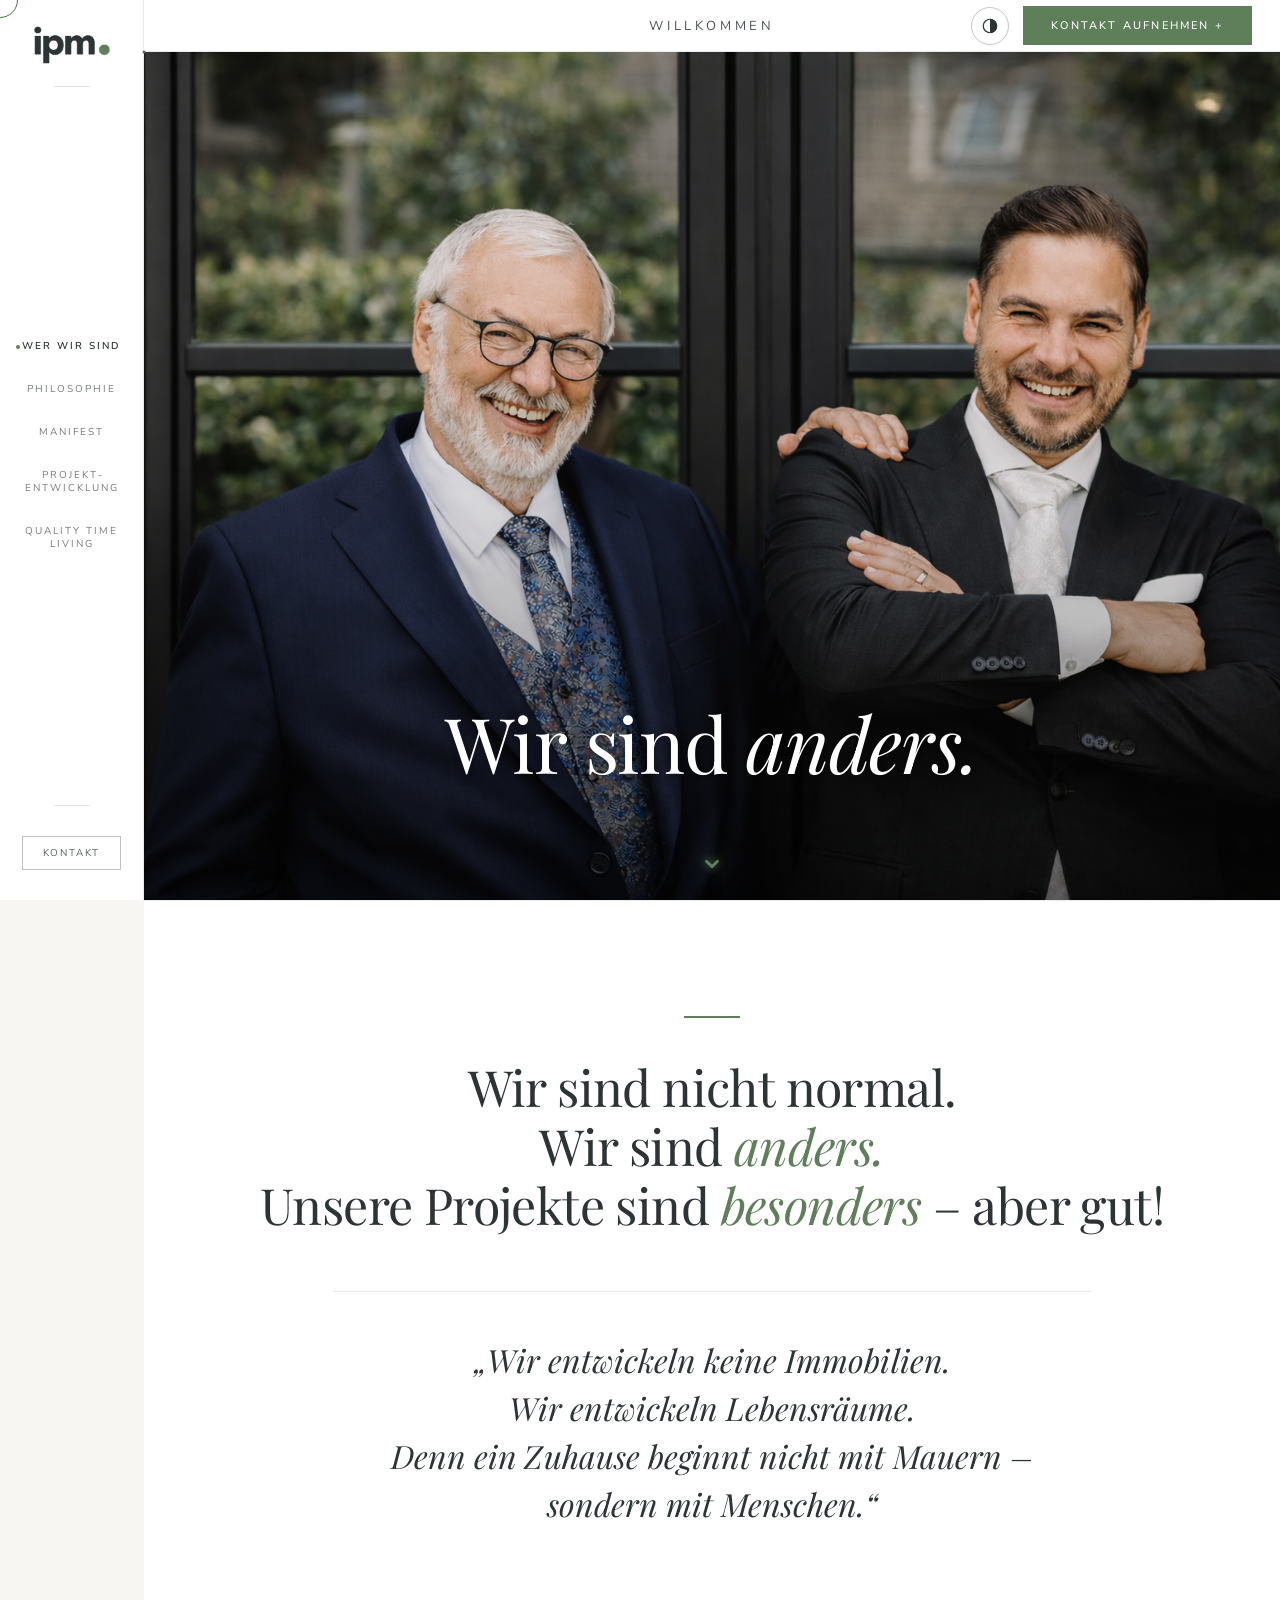
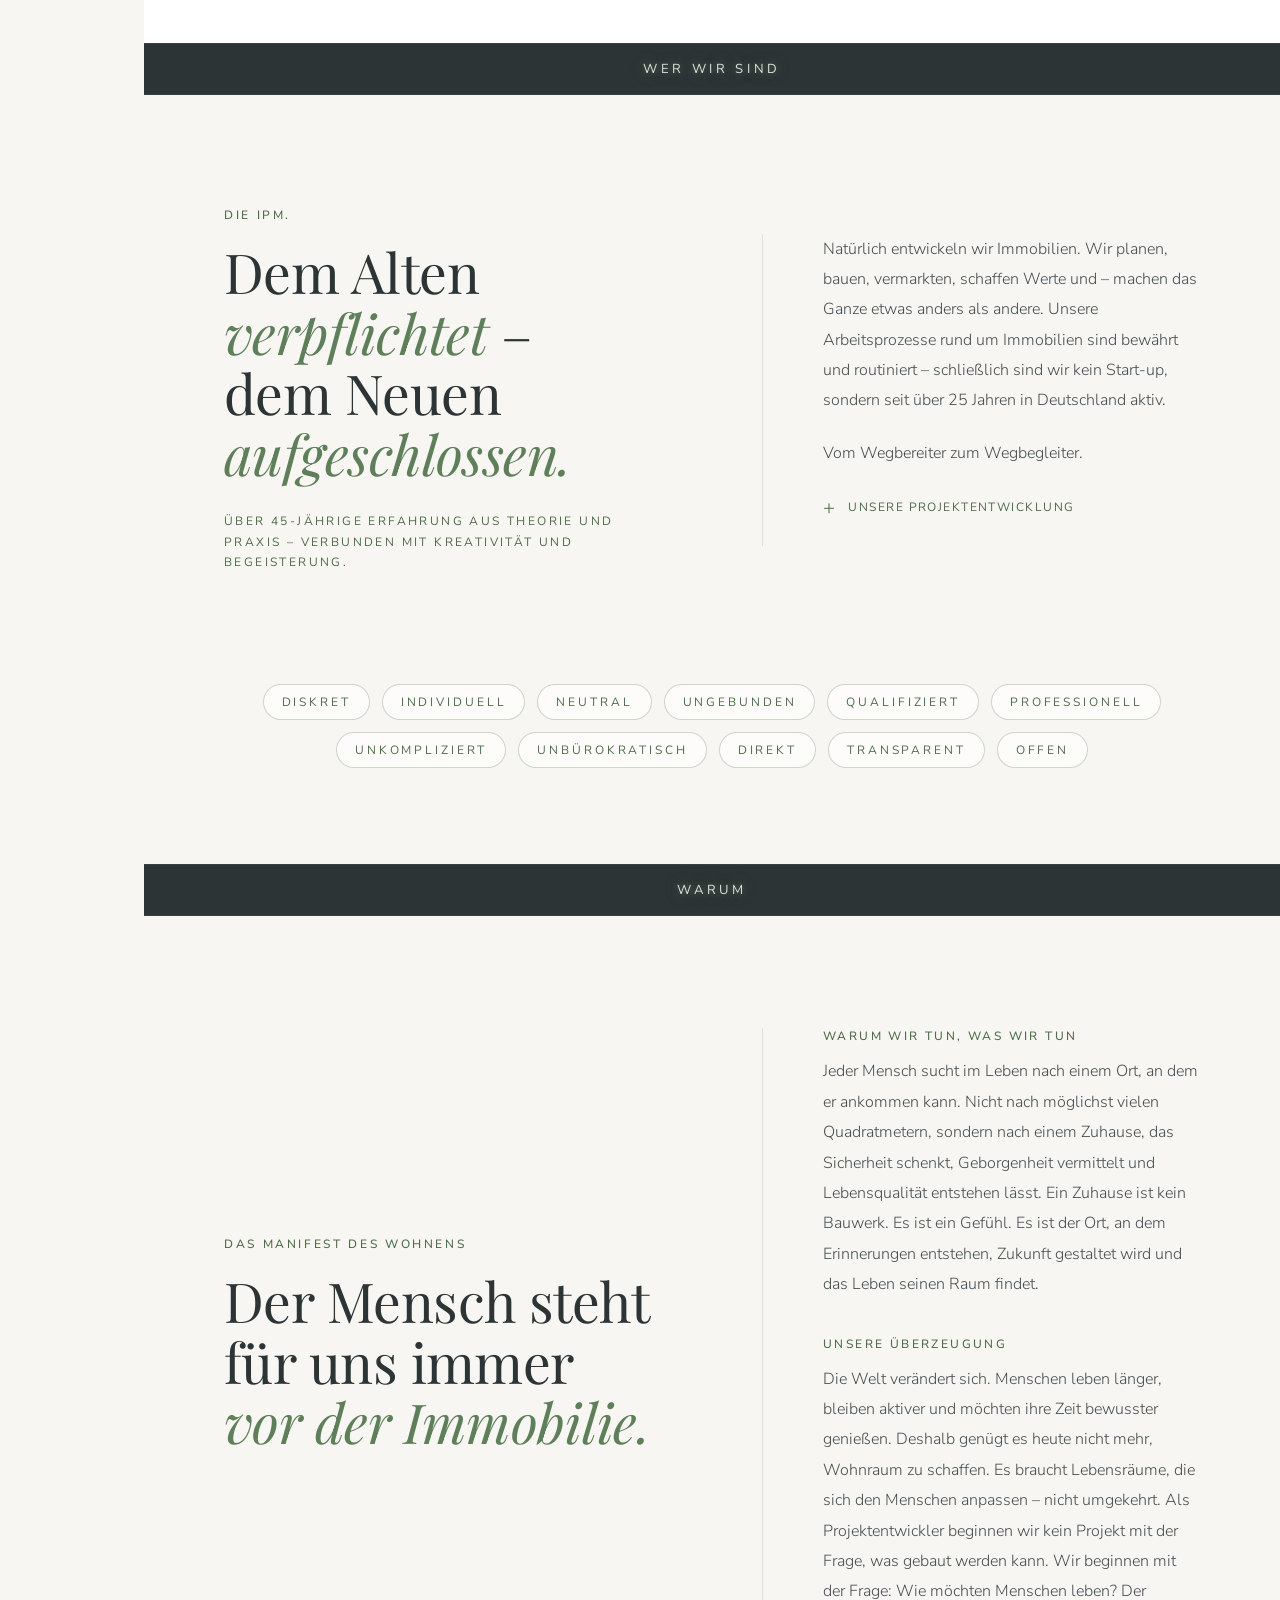
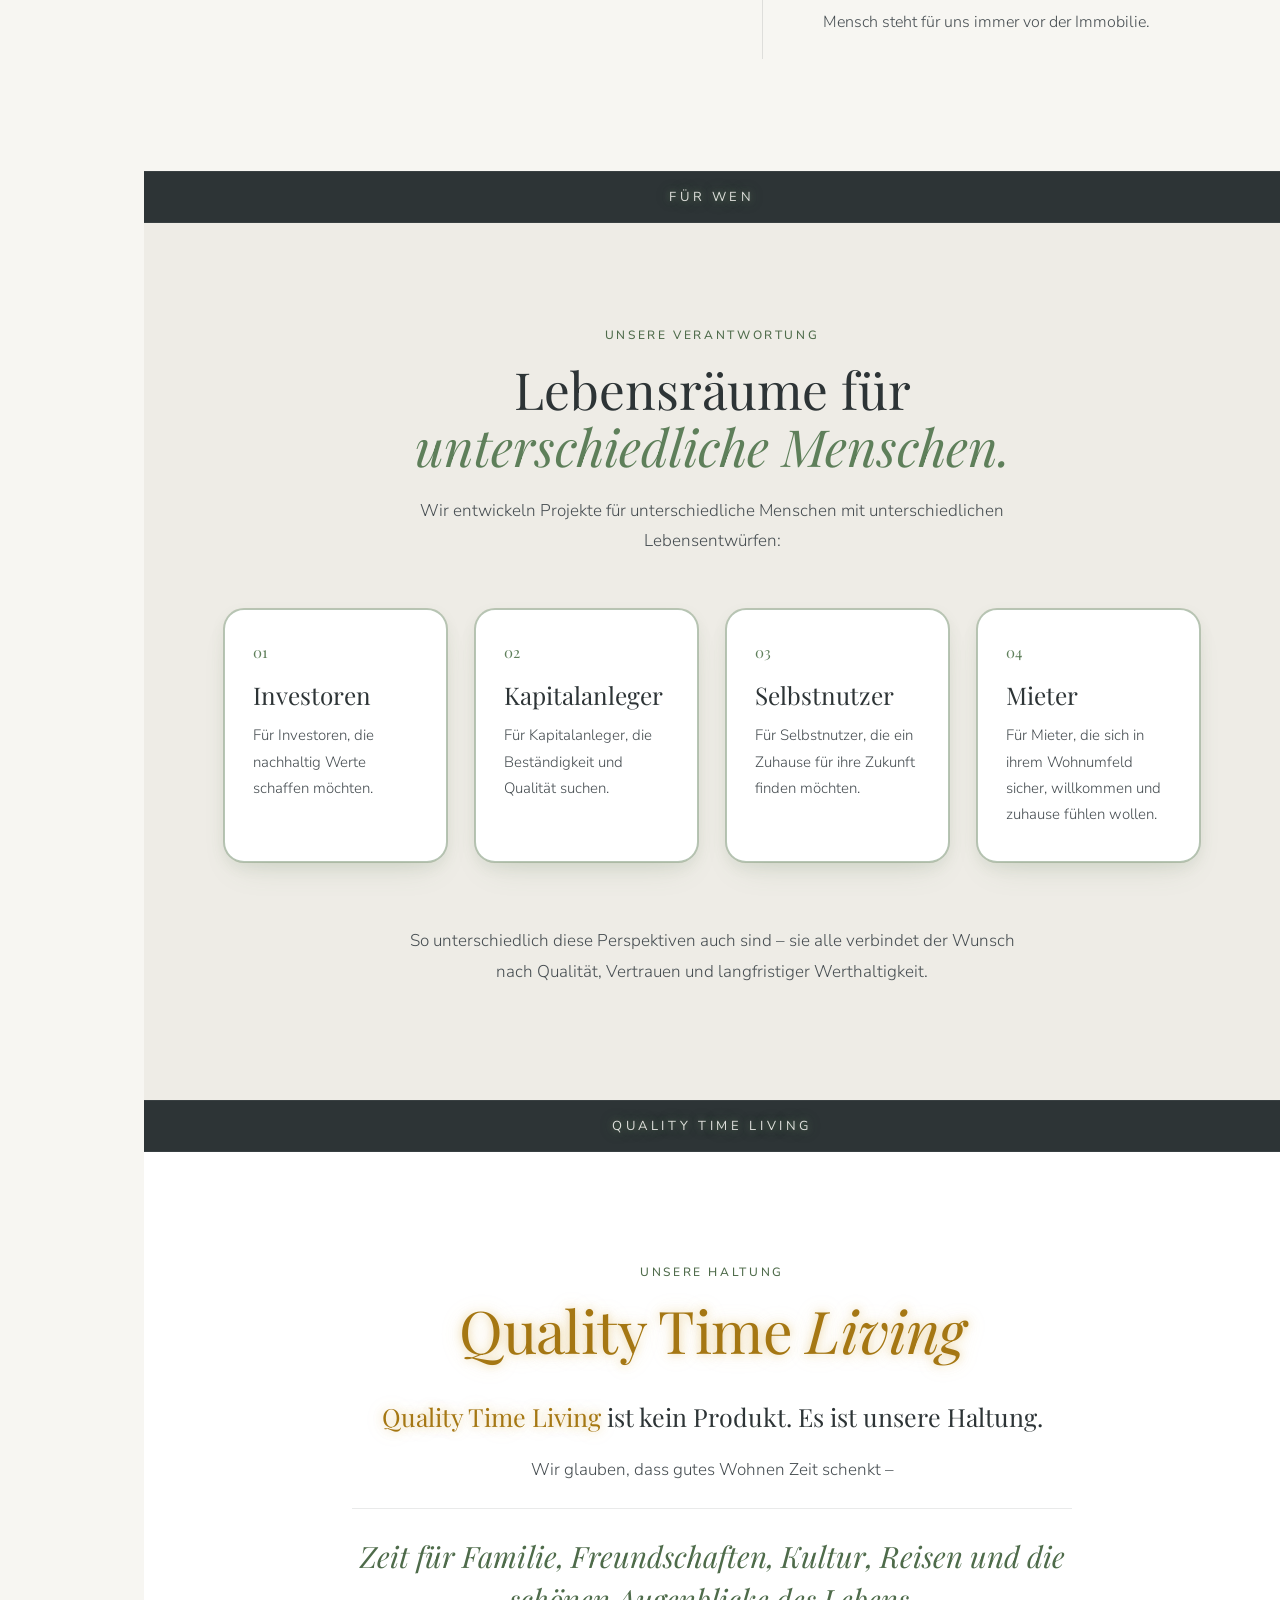
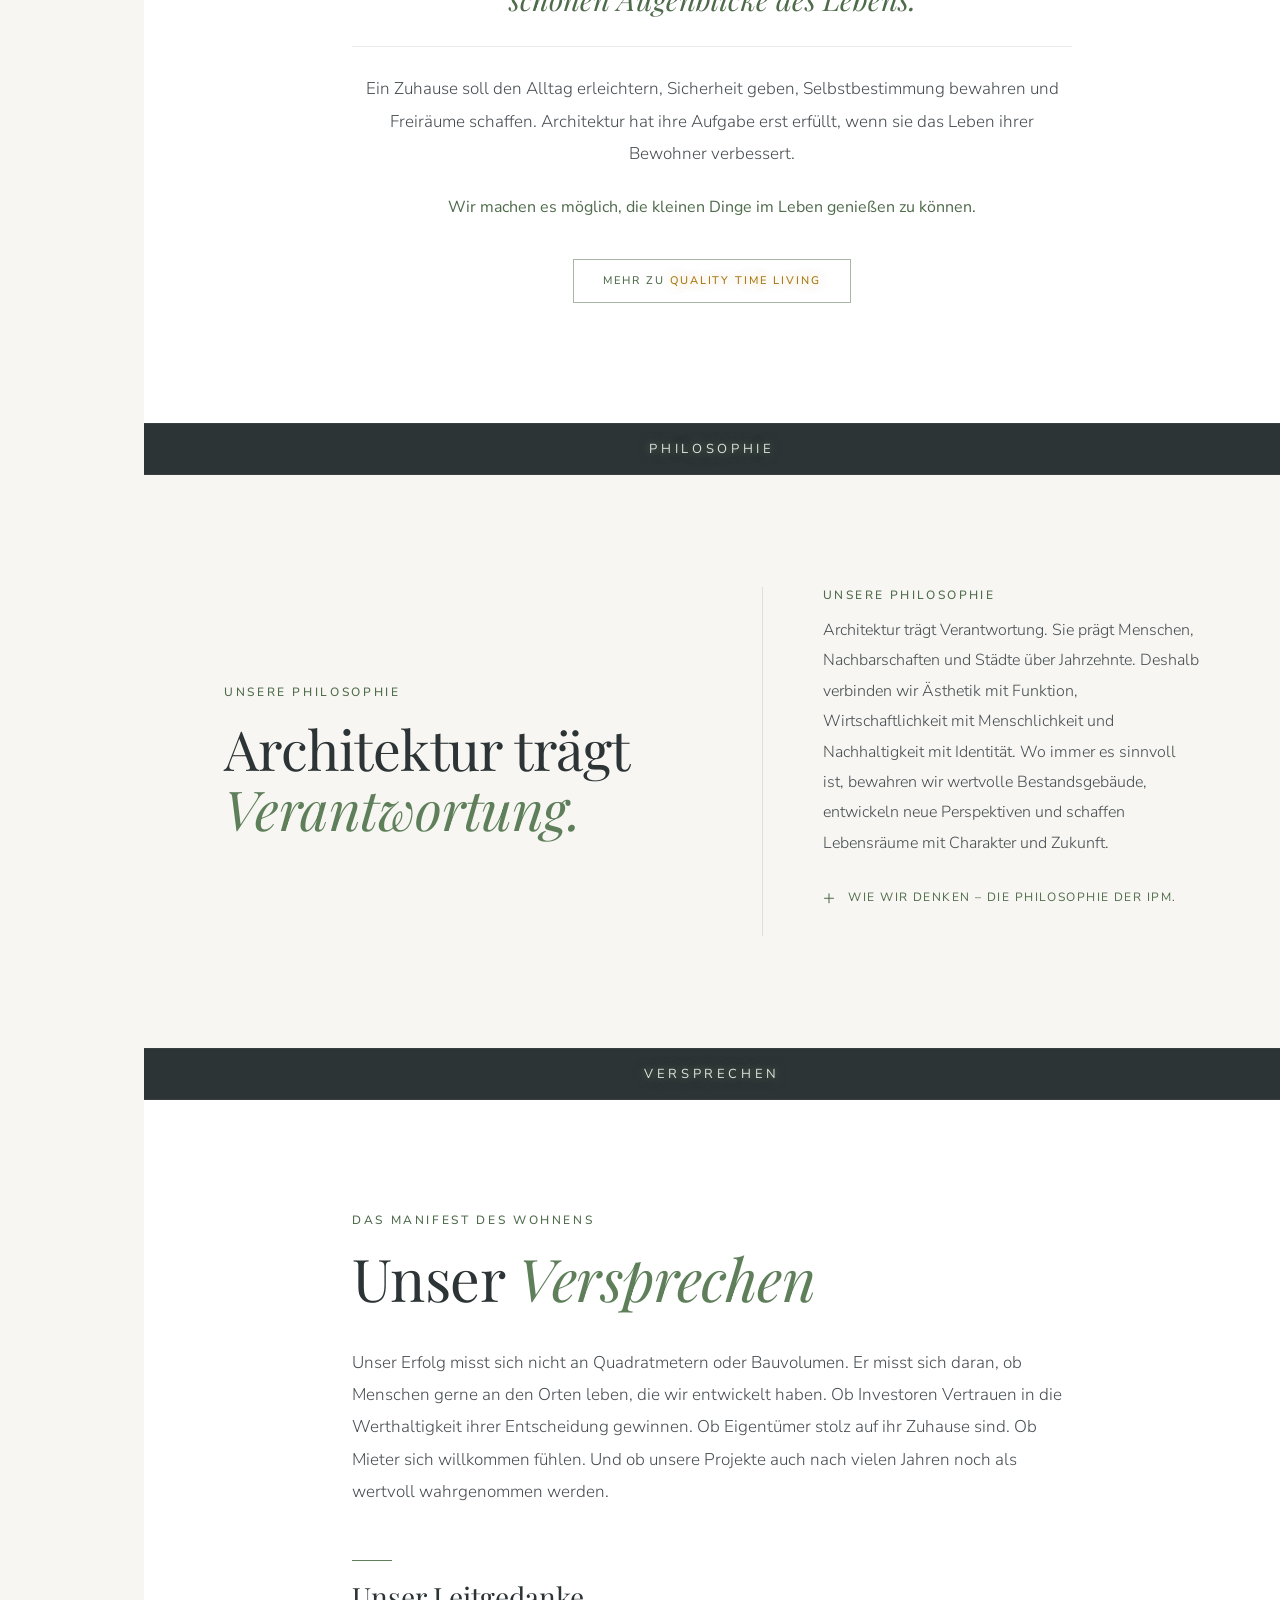
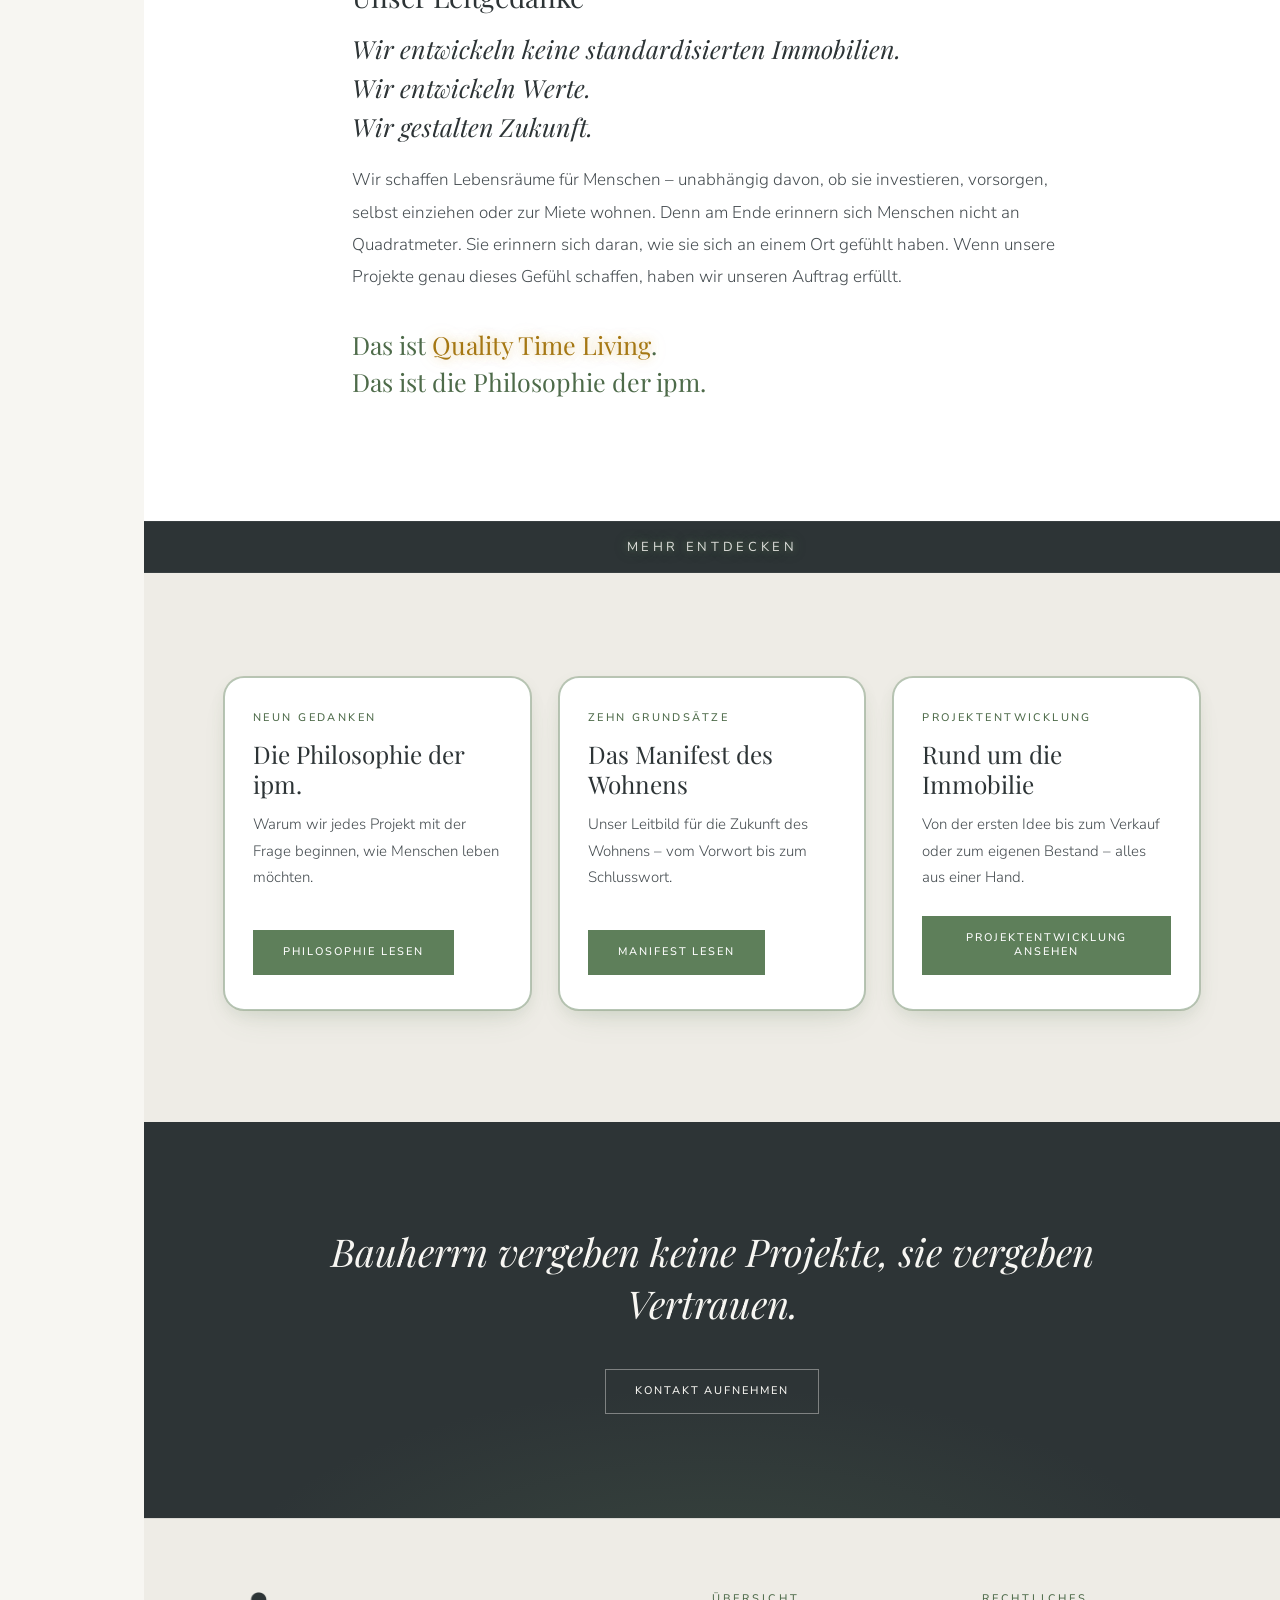
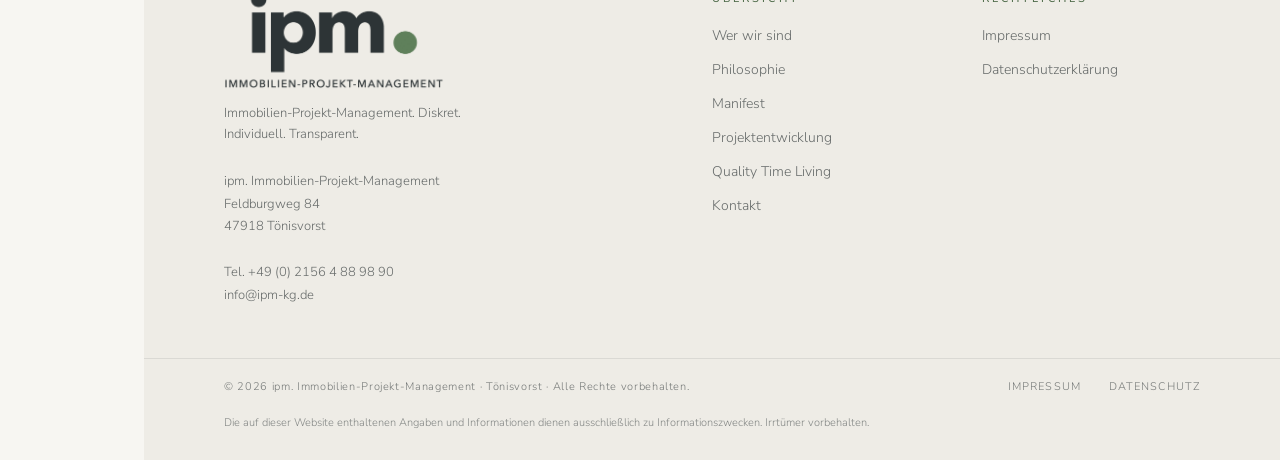
==== commit c16eeedc: "Kursives Z wie Q geglättet, „Quality Time *Living*“ in Überschriften ganz in Gold - Playfair-Kursiv-" ====
--- a/index.html
+++ b/index.html
@@ -78,7 +78,7 @@
   <div class="claim-inner reveal">
     <div class="claim-rule"></div>
     <p class="einstieg-zeilen">Wir sind nicht normal.<br>Wir sind <em>anders.</em><br>Unsere Projekte sind <em>besonders</em> – aber gut!</p>
-<p class="claim-quote">„Wir entwickeln keine Immobilien.<br>Wir entwickeln Lebensräume.<br>Denn ein Zuhause beginnt nicht mit Mauern – sondern mit Menschen.“</p>
+<p class="claim-quote">„Wir entwickeln keine Immobilien.<br>Wir entwickeln Lebensräume.<br>Denn ein <span class="q-wort"><span class="q">Z</span>uhause</span> beginnt nicht mit Mauern – sondern mit Menschen.“</p>
   </div>
 </div>
 <div class="section-divider"><span>Wer wir sind</span></div>
@@ -99,9 +99,9 @@
   <div class="statement-left"><span class="eyebrow">Das Manifest des Wohnens</span>
 <h2>Der Mensch steht für uns immer <em>vor der Immobilie.</em></h2></div>
   <div class="statement-right"><h3>Warum wir tun, was wir tun</h3>
-<p>Jeder Mensch sucht im Leben nach einem Ort, an dem er ankommen kann. Nicht nach möglichst vielen <span class="q-wort"><span class="q">Q</span>uadratmetern</span>, sondern nach einem Zuhause, das Sicherheit schenkt, Geborgenheit vermittelt und Lebensqualität entstehen lässt. Ein Zuhause ist kein Bauwerk. Es ist ein Gefühl. Es ist der Ort, an dem Erinnerungen entstehen, Zukunft gestaltet wird und das Leben seinen Raum findet.</p>
+<p>Jeder Mensch sucht im Leben nach einem Ort, an dem er ankommen kann. Nicht nach möglichst vielen <span class="q-wort"><span class="q">Q</span>uadratmetern</span>, sondern nach einem <span class="q-wort"><span class="q">Z</span>uhause</span>, das Sicherheit schenkt, Geborgenheit vermittelt und Lebensqualität entstehen lässt. Ein <span class="q-wort"><span class="q">Z</span>uhause</span> ist kein Bauwerk. Es ist ein Gefühl. Es ist der Ort, an dem Erinnerungen entstehen, <span class="q-wort"><span class="q">Z</span>ukunft</span> gestaltet wird und das Leben seinen Raum findet.</p>
 <h3>Unsere Überzeugung</h3>
-<p>Die Welt verändert sich. Menschen leben länger, bleiben aktiver und möchten ihre Zeit bewusster genießen. Deshalb genügt es heute nicht mehr, Wohnraum zu schaffen. Es braucht Lebensräume, die sich den Menschen anpassen – nicht umgekehrt. Als Projektentwickler beginnen wir kein Projekt mit der Frage, was gebaut werden kann. Wir beginnen mit der Frage: Wie möchten Menschen leben? Der Mensch steht für uns immer vor der Immobilie.</p></div>
+<p>Die Welt verändert sich. Menschen leben länger, bleiben aktiver und möchten ihre <span class="q-wort"><span class="q">Z</span>eit</span> bewusster genießen. Deshalb genügt es heute nicht mehr, Wohnraum zu schaffen. Es braucht Lebensräume, die sich den Menschen anpassen – nicht umgekehrt. Als Projektentwickler beginnen wir kein Projekt mit der Frage, was gebaut werden kann. Wir beginnen mit der Frage: Wie möchten Menschen leben? Der Mensch steht für uns immer vor der Immobilie.</p></div>
 </div>
 </section>
 <div class="section-divider"><span>Für wen</span></div>
@@ -115,7 +115,7 @@
 <article class="karte reveal" style="--d:0.08s"><span class="karte-nr">02</span><h3>Kapitalanleger</h3>
 <p>Für Kapitalanleger, die Beständigkeit und <span class="q-wort"><span class="q">Q</span>ualität</span> suchen.</p></article>
 <article class="karte reveal" style="--d:0.16s"><span class="karte-nr">03</span><h3>Selbstnutzer</h3>
-<p>Für Selbstnutzer, die ein Zuhause für ihre Zukunft finden möchten.</p></article>
+<p>Für Selbstnutzer, die ein <span class="q-wort"><span class="q">Z</span>uhause</span> für ihre <span class="q-wort"><span class="q">Z</span>ukunft</span> finden möchten.</p></article>
 <article class="karte reveal" style="--d:0.24s"><span class="karte-nr">04</span><h3>Mieter</h3>
 <p>Für Mieter, die sich in ihrem Wohnumfeld sicher, willkommen und zuhause fühlen wollen.</p></article>
 </div>
@@ -124,11 +124,11 @@
 <div class="section-divider"><span>Quality Time Living</span></div>
 <section id="quality-time-living" class="weiss">
 <div class="lesen stil-mitte"><div class="lesen-inner"><span class="eyebrow">Unsere Haltung</span>
-<h2><span class="q-wort"><span class="q">Q</span>uality</span> Time <em>Living</em></h2>
+<h2><span class="qtl"><span class="q-wort"><span class="q">Q</span>uality</span> Time <em>Living</em></span></h2>
 <p class="lead"><span class="qtl"><span class="q-wort"><span class="q">Q</span>uality</span> Time Living</span> ist kein Produkt. Es ist unsere Haltung.</p>
-<p>Wir glauben, dass gutes Wohnen Zeit schenkt –</p>
-<p class="zeit-band">Zeit für Familie, Freundschaften, Kultur, Reisen und die schönen Augenblicke des Lebens.</p>
-<p>Ein Zuhause soll den Alltag erleichtern, Sicherheit geben, Selbstbestimmung bewahren und Freiräume schaffen. Architektur hat ihre Aufgabe erst erfüllt, wenn sie das Leben ihrer Bewohner verbessert.</p>
+<p>Wir glauben, dass gutes Wohnen <span class="q-wort"><span class="q">Z</span>eit</span> schenkt –</p>
+<p class="zeit-band"><span class="q-wort"><span class="q">Z</span>eit</span> für Familie, Freundschaften, Kultur, Reisen und die schönen Augenblicke des Lebens.</p>
+<p>Ein <span class="q-wort"><span class="q">Z</span>uhause</span> soll den Alltag erleichtern, Sicherheit geben, Selbstbestimmung bewahren und Freiräume schaffen. Architektur hat ihre Aufgabe erst erfüllt, wenn sie das Leben ihrer Bewohner verbessert.</p>
 <p class="statement-sig">Wir machen es möglich, die kleinen Dinge im Leben genießen zu können.</p>
 <p class="knopf-zeile"><a class="btn btn-rahmen" href="quality-time-living/"><span class="btn-text">Mehr zu <span class="qtl"><span class="q-wort"><span class="q">Q</span>uality</span> Time Living</span></span></a></p></div></div>
 </section>
@@ -138,7 +138,7 @@
   <div class="statement-left"><span class="eyebrow">Unsere Philosophie</span>
 <h2>Architektur trägt <em>Verantwortung.</em></h2></div>
   <div class="statement-right"><h3>Unsere Philosophie</h3>
-<p>Architektur trägt Verantwortung. Sie prägt Menschen, Nachbarschaften und Städte über Jahrzehnte. Deshalb verbinden wir Ästhetik mit Funktion, Wirtschaftlichkeit mit Menschlichkeit und Nachhaltigkeit mit Identität. Wo immer es sinnvoll ist, bewahren wir wertvolle Bestandsgebäude, entwickeln neue Perspektiven und schaffen Lebensräume mit Charakter und Zukunft.</p>
+<p>Architektur trägt Verantwortung. Sie prägt Menschen, Nachbarschaften und Städte über Jahrzehnte. Deshalb verbinden wir Ästhetik mit Funktion, Wirtschaftlichkeit mit Menschlichkeit und Nachhaltigkeit mit Identität. Wo immer es sinnvoll ist, bewahren wir wertvolle Bestandsgebäude, entwickeln neue Perspektiven und schaffen Lebensräume mit Charakter und <span class="q-wort"><span class="q">Z</span>ukunft</span>.</p>
 <p><a class="text-link" href="philosophie/"><span class="text-link-arrow">+</span>Wie wir denken – die Philosophie der ipm.</a></p></div>
 </div>
 </section>
@@ -146,9 +146,9 @@
 <section id="versprechen" class="weiss">
 <div class="lesen"><div class="lesen-inner"><span class="eyebrow">Das Manifest des Wohnens</span>
 <h2>Unser <em>Versprechen</em></h2>
-<p>Unser Erfolg misst sich nicht an <span class="q-wort"><span class="q">Q</span>uadratmetern</span> oder Bauvolumen. Er misst sich daran, ob Menschen gerne an den Orten leben, die wir entwickelt haben. Ob Investoren Vertrauen in die Werthaltigkeit ihrer Entscheidung gewinnen. Ob Eigentümer stolz auf ihr Zuhause sind. Ob Mieter sich willkommen fühlen. Und ob unsere Projekte auch nach vielen Jahren noch als wertvoll wahrgenommen werden.</p>
+<p>Unser Erfolg misst sich nicht an <span class="q-wort"><span class="q">Q</span>uadratmetern</span> oder Bauvolumen. Er misst sich daran, ob Menschen gerne an den Orten leben, die wir entwickelt haben. Ob Investoren Vertrauen in die Werthaltigkeit ihrer Entscheidung gewinnen. Ob Eigentümer stolz auf ihr <span class="q-wort"><span class="q">Z</span>uhause</span> sind. Ob Mieter sich willkommen fühlen. Und ob unsere Projekte auch nach vielen Jahren noch als wertvoll wahrgenommen werden.</p>
 <h3>Unser Leitgedanke</h3>
-<p class="leitzeilen">Wir entwickeln keine standardisierten Immobilien.<br>Wir entwickeln Werte.<br>Wir gestalten Zukunft.</p>
+<p class="leitzeilen">Wir entwickeln keine standardisierten Immobilien.<br>Wir entwickeln Werte.<br>Wir gestalten <span class="q-wort"><span class="q">Z</span>ukunft</span>.</p>
 <p>Wir schaffen Lebensräume für Menschen – unabhängig davon, ob sie investieren, vorsorgen, selbst einziehen oder zur Miete wohnen. Denn am Ende erinnern sich Menschen nicht an <span class="q-wort"><span class="q">Q</span>uadratmeter</span>. Sie erinnern sich daran, wie sie sich an einem Ort gefühlt haben. Wenn unsere Projekte genau dieses Gefühl schaffen, haben wir unseren Auftrag erfüllt.</p>
 <p class="signatur">Das ist <span class="qtl"><span class="q-wort"><span class="q">Q</span>uality</span> Time Living</span>.<br>Das ist die Philosophie der ipm.</p></div></div>
 </section>
@@ -159,9 +159,9 @@
 <h3>Die Philosophie der ipm.</h3>
 <p>Warum wir jedes Projekt mit der Frage beginnen, wie Menschen leben möchten.</p>
 <p class="knopf-zeile"><a class="btn btn-gruen" href="philosophie/"><span class="btn-text">Philosophie lesen</span></a></p></article>
-<article class="karte reveal" style="--d:0.08s"><span class="eyebrow">Zehn Grundsätze</span>
+<article class="karte reveal" style="--d:0.08s"><span class="eyebrow"><span class="q-wort"><span class="q">Z</span>ehn</span> Grundsätze</span>
 <h3>Das Manifest des Wohnens</h3>
-<p>Unser Leitbild für die Zukunft des Wohnens – vom Vorwort bis zum Schlusswort.</p>
+<p>Unser Leitbild für die <span class="q-wort"><span class="q">Z</span>ukunft</span> des Wohnens – vom Vorwort bis zum Schlusswort.</p>
 <p class="knopf-zeile"><a class="btn btn-gruen" href="manifest/"><span class="btn-text">Manifest lesen</span></a></p></article>
 <article class="karte reveal" style="--d:0.16s"><span class="eyebrow">Projektentwicklung</span>
 <h3>Rund um die Immobilie</h3>
--- a/assets/site.css
+++ b/assets/site.css
@@ -383,6 +383,7 @@
   text-shadow: var(--qtl-glow);
 }
 .btn .qtl, .eyebrow .qtl { color: inherit; }
+.qtl em { color: inherit; }   /* „Quality Time *Living*“ in Überschriften: ganz in Gold */
 .btn-rahmen .qtl, .btn-hell .qtl, .eyebrow .qtl { color: var(--qtl-gold); }
 .btn.is-activating .qtl { color: inherit; text-shadow: none; }
 @media (hover: hover) { .btn:hover .qtl { color: inherit; text-shadow: none; } }
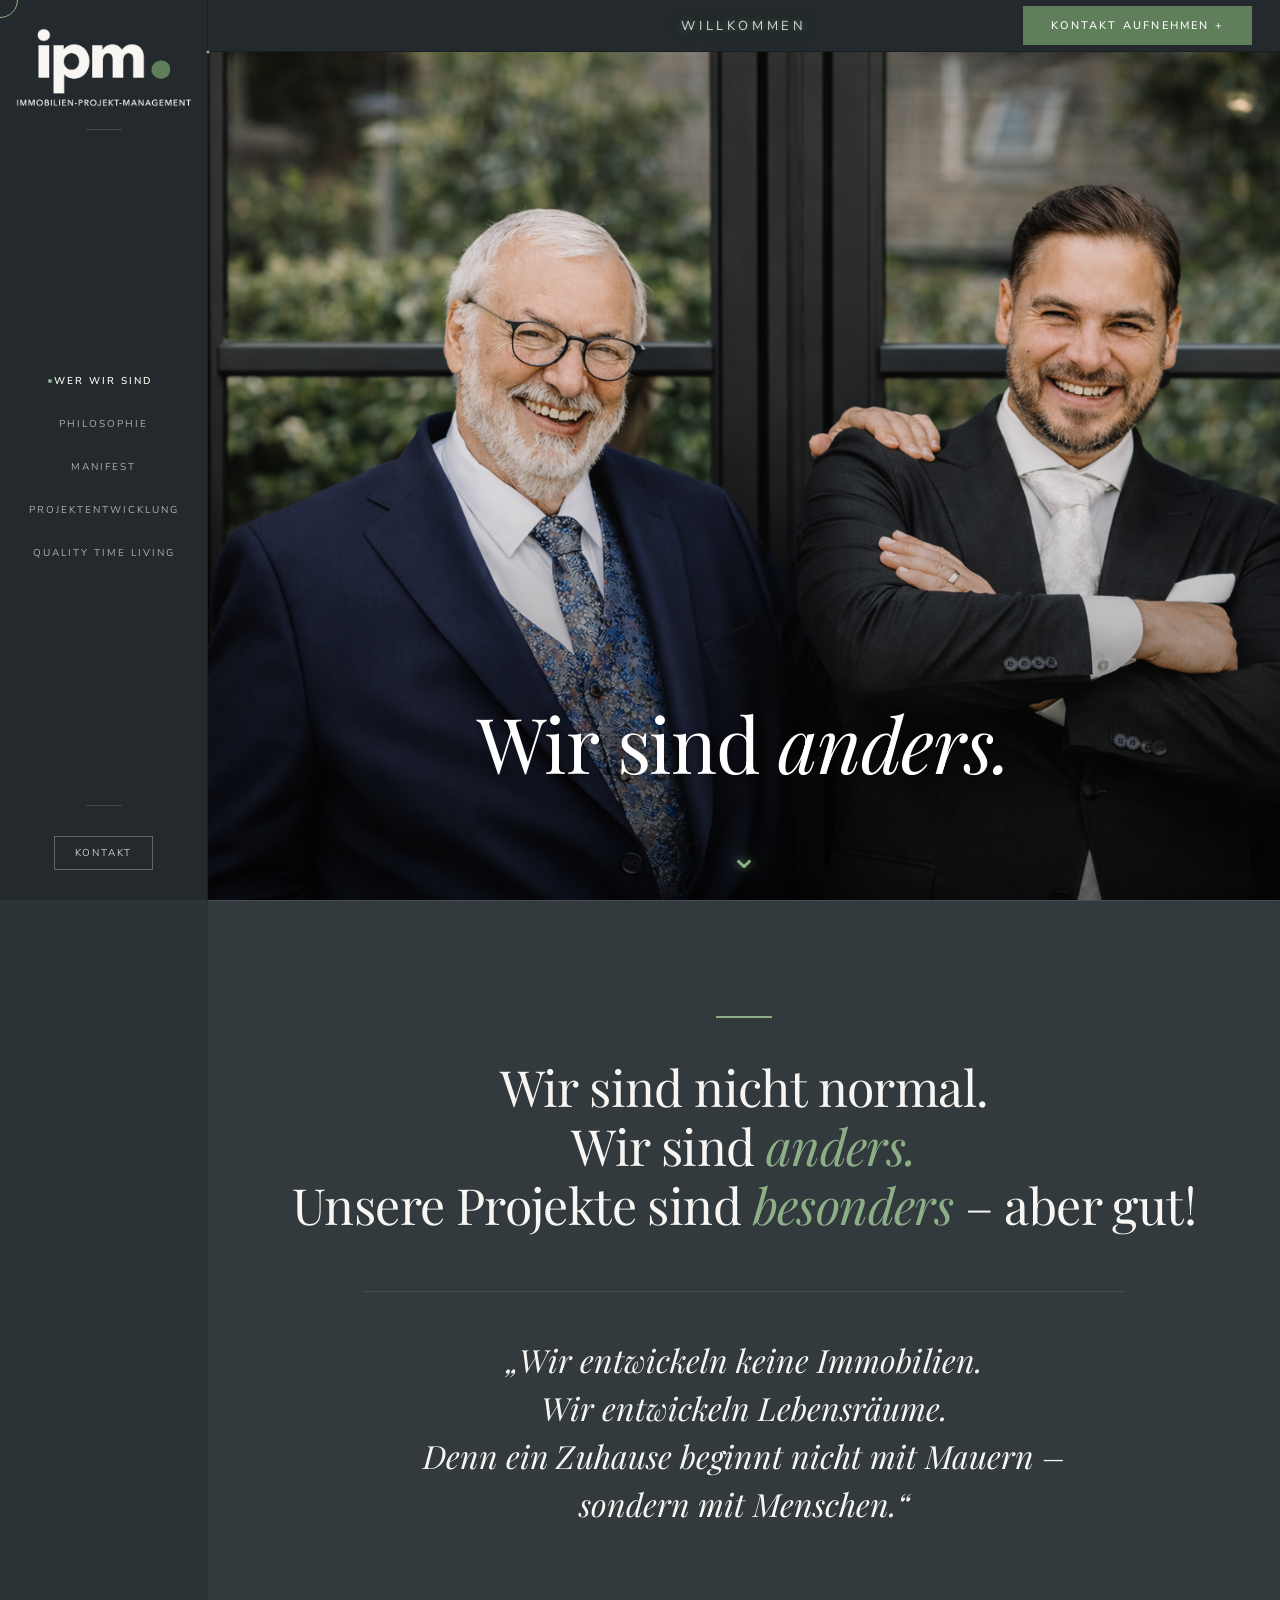
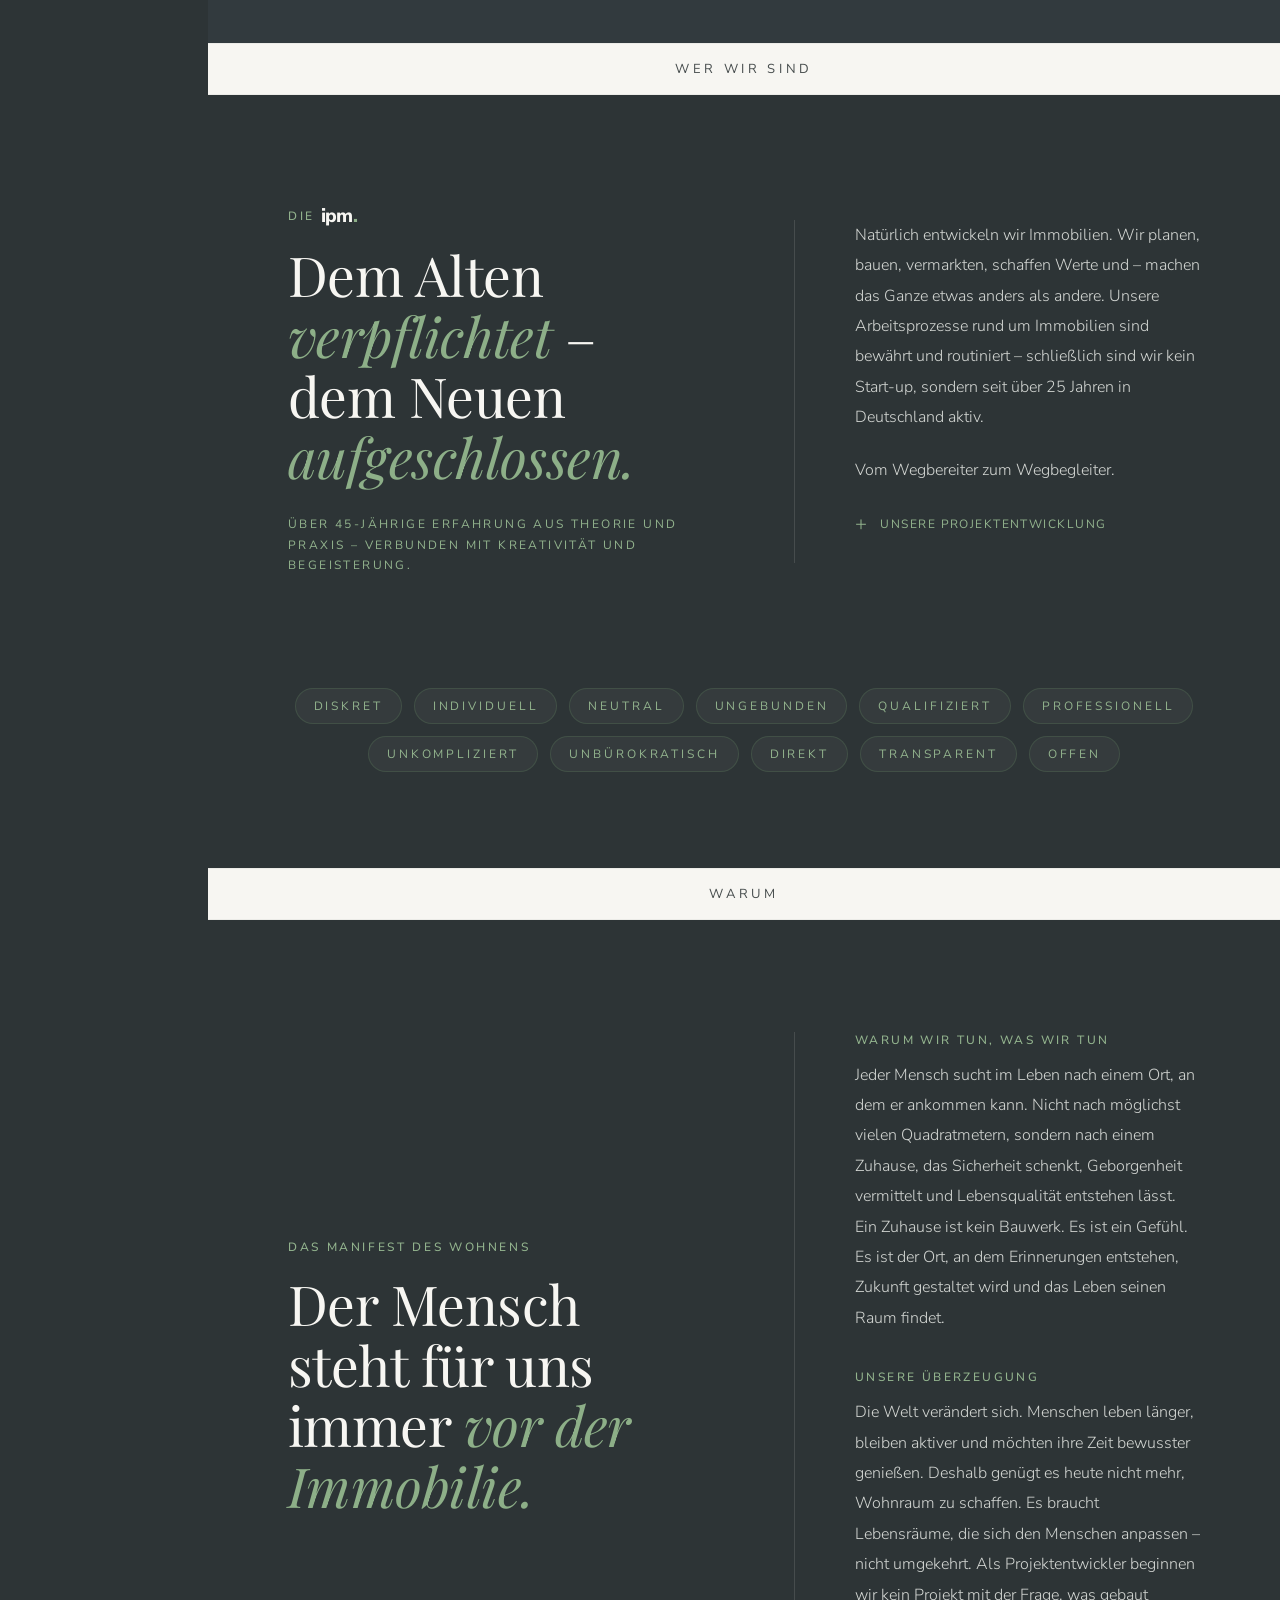
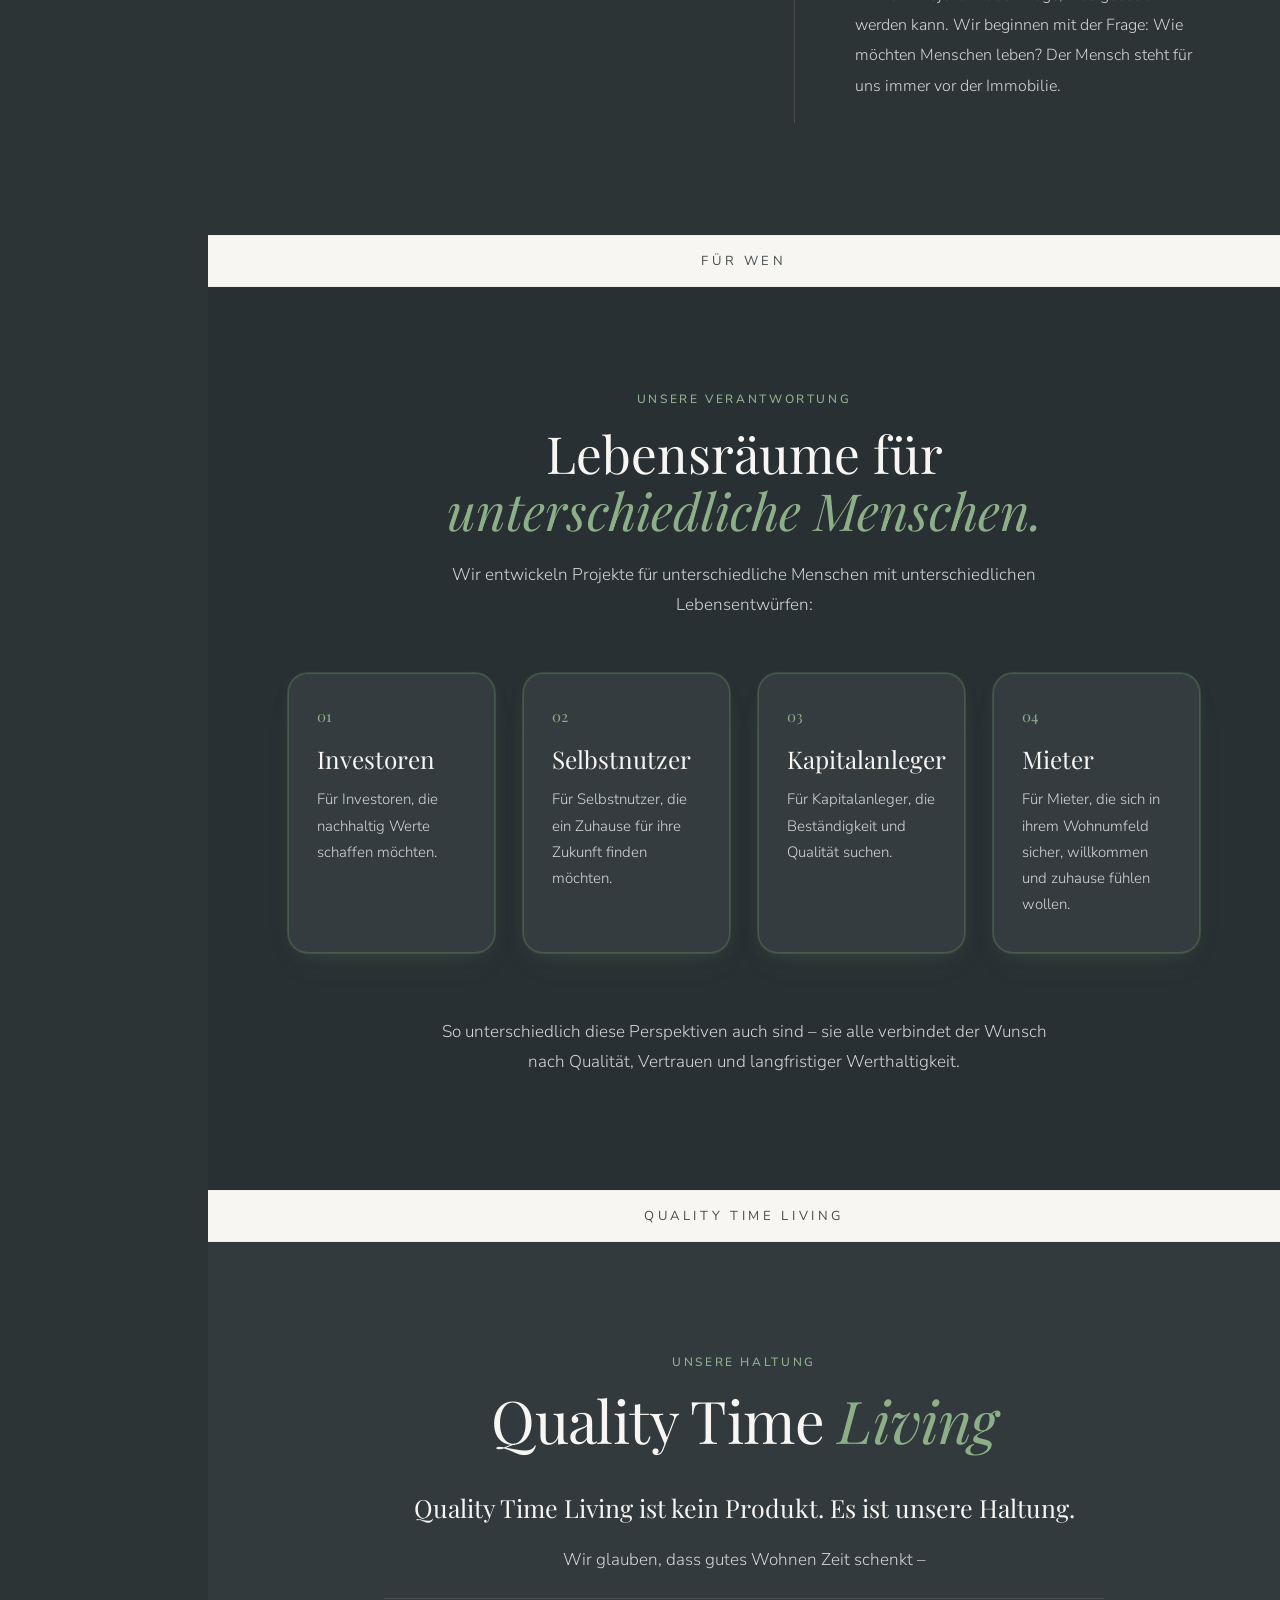
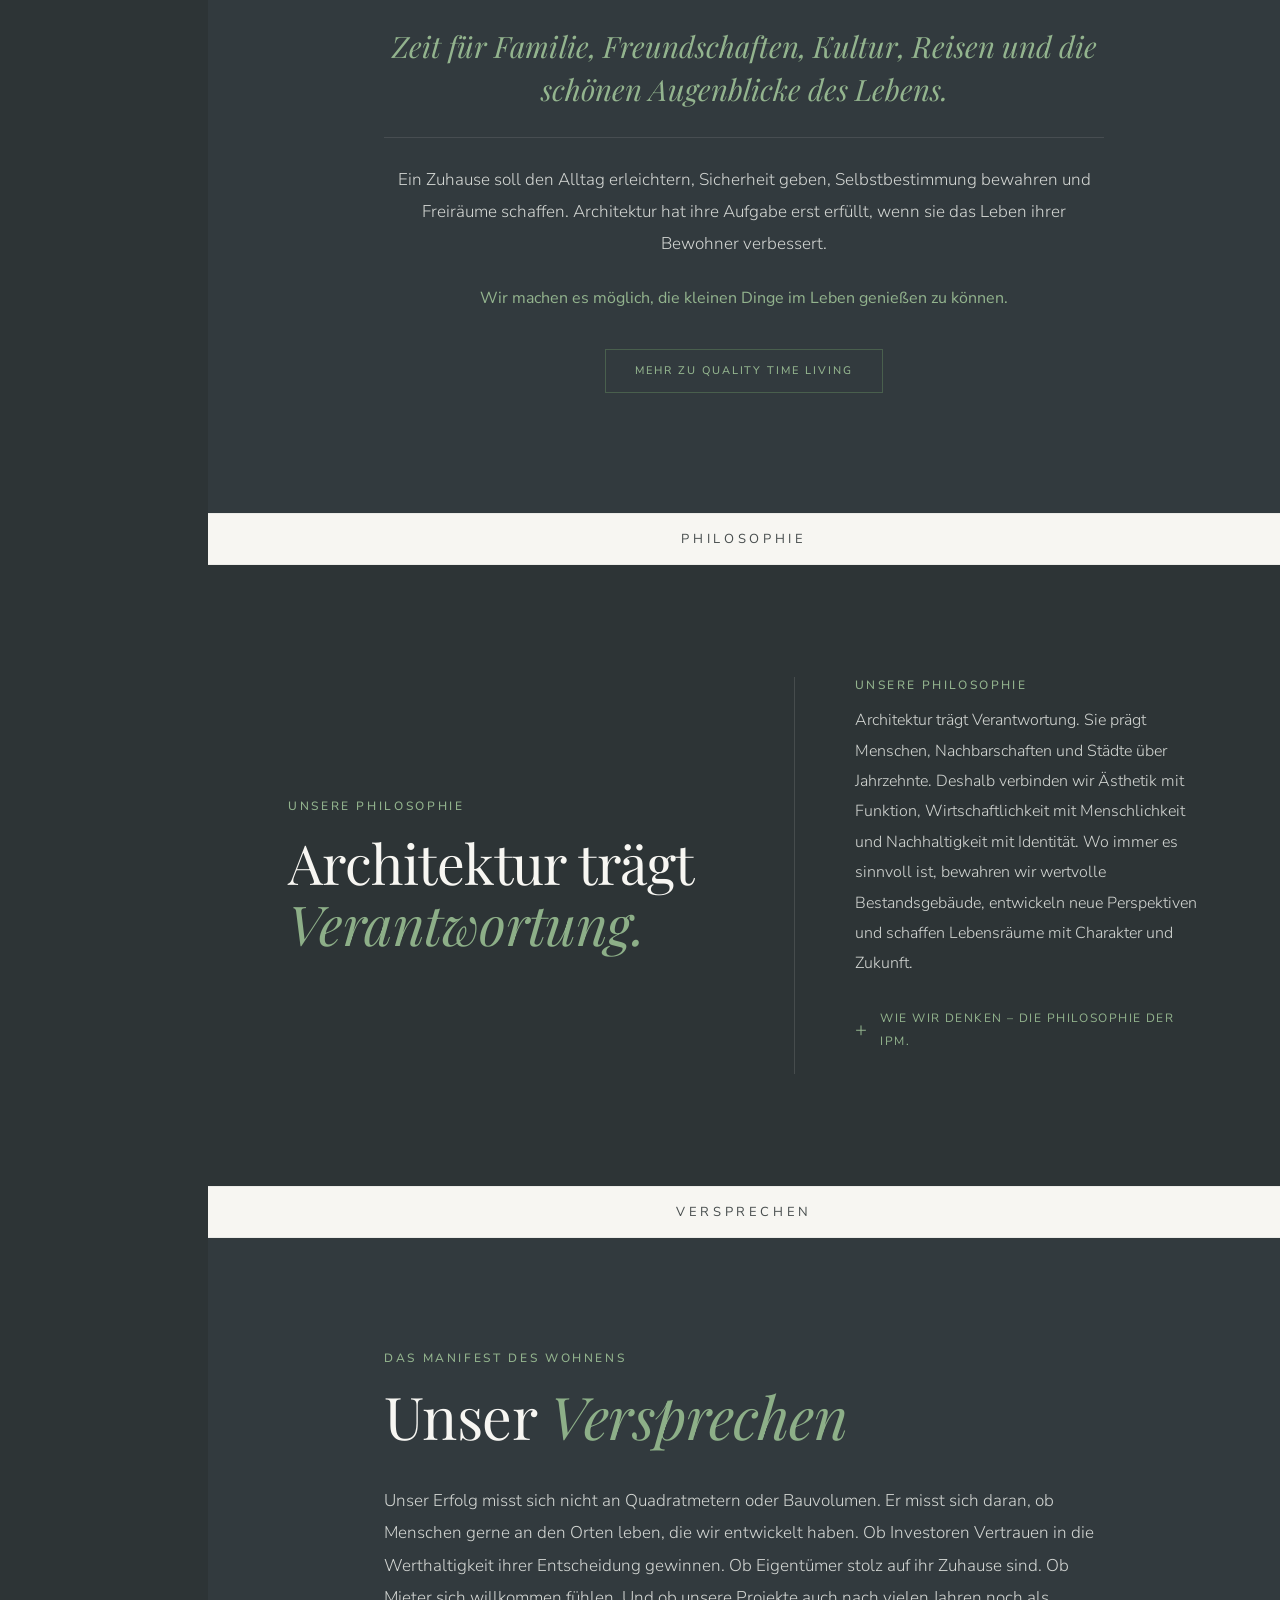
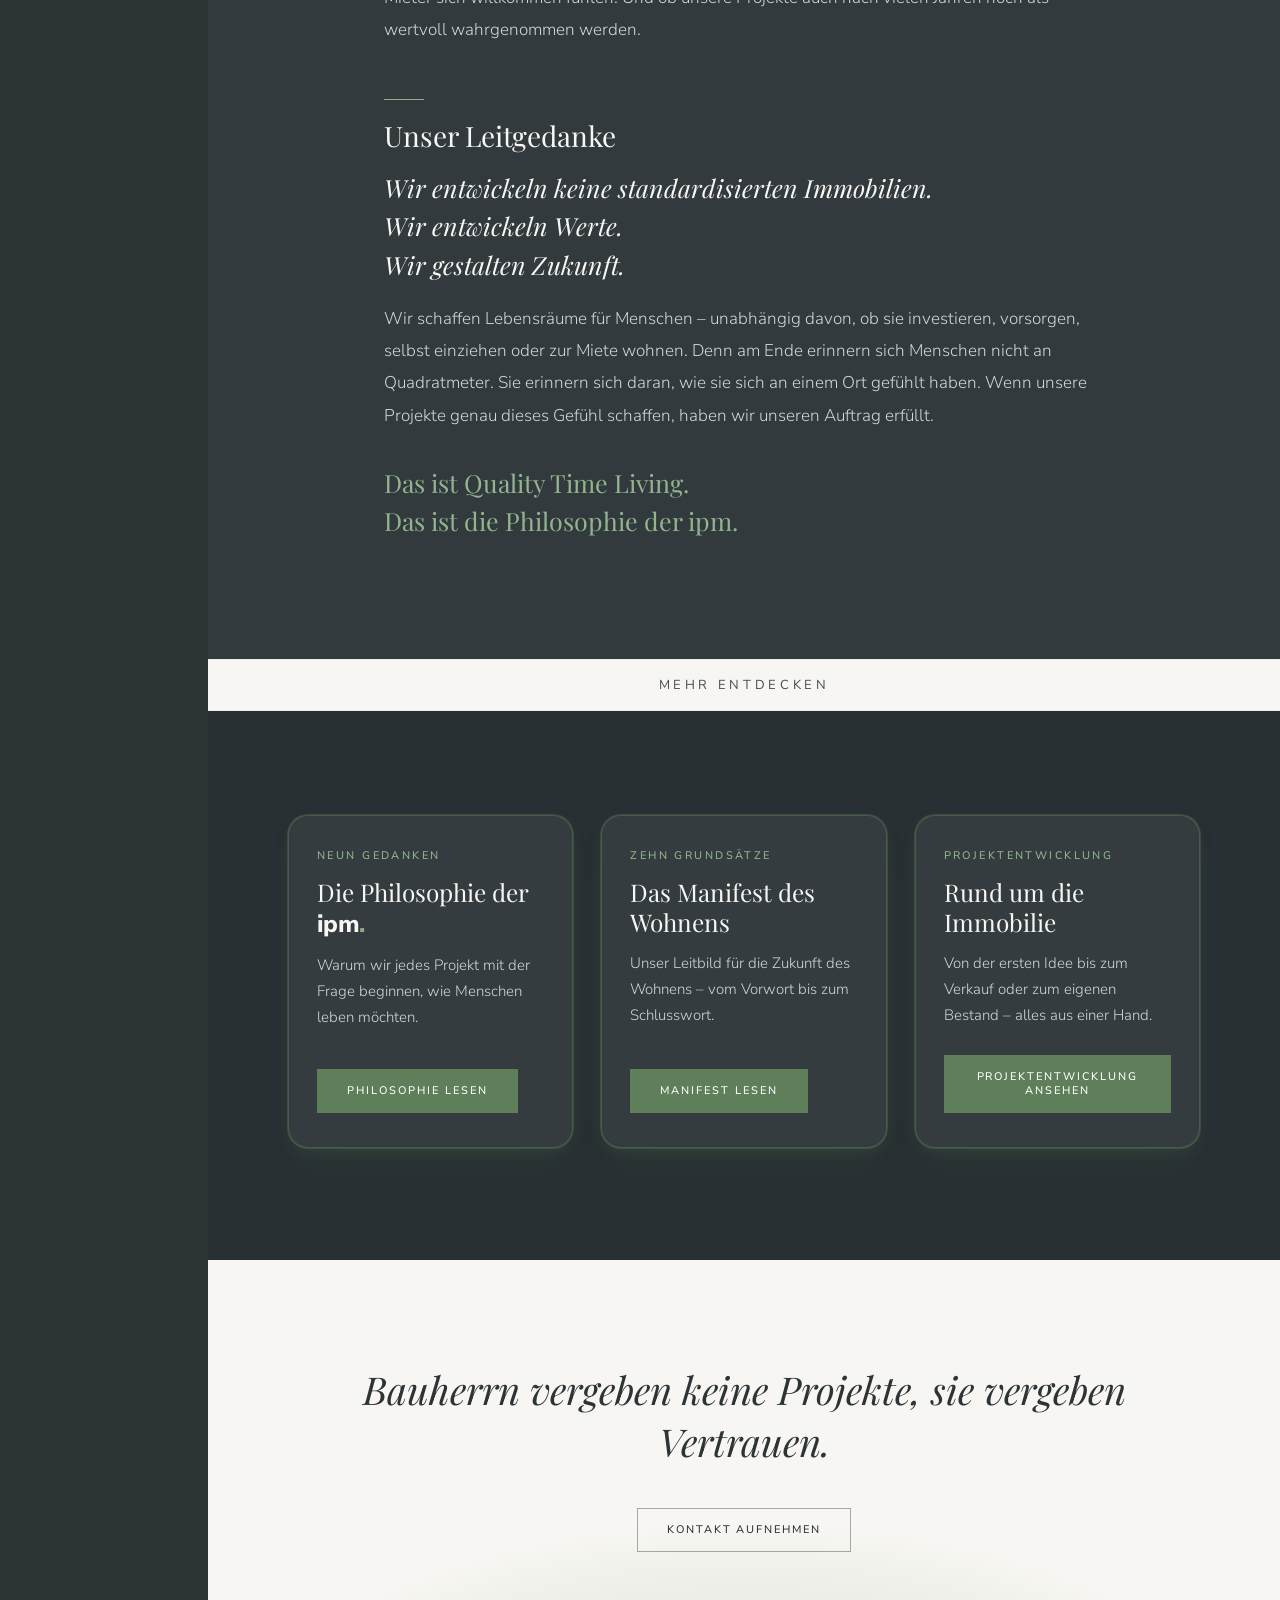
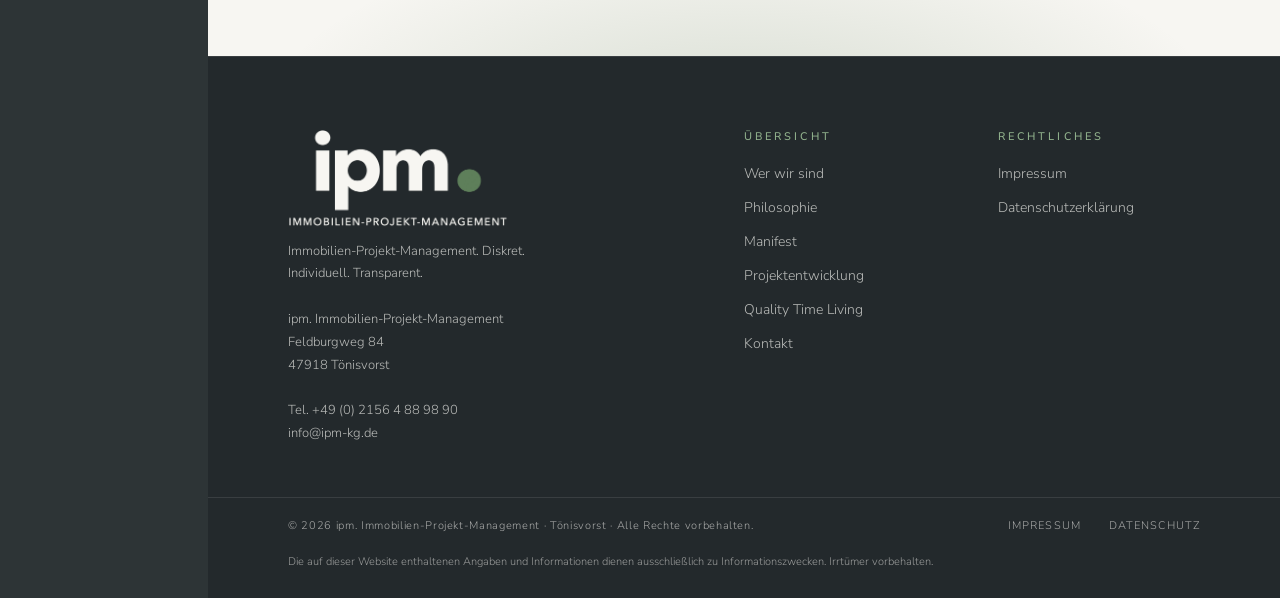
==== commit 199361f2: "Dunkle Fassung fest, breitere Sidebar mit Logo samt Schriftzug, ipm.-Wortmarke - Sidebar 144 → 208 p" ====
--- a/index.html
+++ b/index.html
@@ -1,16 +1,15 @@
 <!DOCTYPE html>
 <!-- Automatisch erzeugt aus content/start.md mit tools/build.mjs – Texte bitte dort ändern, nicht hier. -->
-<html lang="de" class="no-js">
+<html lang="de" class="no-js" data-farben="invers">
 <head>
 <meta charset="UTF-8">
-<script>try{if(localStorage.getItem('ipm.farben')==='invers')document.documentElement.setAttribute('data-farben','invers')}catch(e){}</script>
 <meta name="viewport" content="width=device-width, initial-scale=1.0">
 <title>ipm. – Immobilien-Projekt-Management · Wir sind anders.</title>
 <meta name="description" content="Die ipm. entwickelt Lebensräume statt Immobilien. Über 45 Jahre Erfahrung, Quality Time Living und das Manifest des Wohnens.">
 <link rel="icon" href="assets/marke-2026-11/favicon.ico" sizes="any">
 <link rel="icon" type="image/png" href="assets/marke-2026-11/favicon-32.png" sizes="32x32">
 <link rel="apple-touch-icon" href="assets/marke-2026-11/apple-touch-icon.png">
-<meta name="theme-color" content="#FFFFFF">
+<meta name="theme-color" content="#23292C">
 <link rel="stylesheet" href="assets/site.css">
 </head>
 <body class="seite-start">
@@ -25,9 +24,6 @@
   <a href="./" class="topbar-logo"><img class="logo-auf-hell" src="assets/marke-2026-11/ipm-logo-kompakt-auf-hell.png" alt="ipm. – zur Startseite" width="600" height="226"><img class="logo-auf-dunkel" src="assets/marke-2026-11/ipm-logo-kompakt-auf-dunkel.png" alt="ipm. – zur Startseite" width="600" height="226"></a>
   <span class="topbar-label" id="topbarLabel" data-start="Willkommen">Willkommen</span>
   <div class="topbar-rechts">
-    <button class="farben-knopf" id="farbenKnopf" type="button" aria-pressed="false" aria-label="Farben umkehren" title="Farben umkehren">
-      <svg viewBox="0 0 24 24" aria-hidden="true"><circle cx="12" cy="12" r="9" fill="none" stroke="currentColor" stroke-width="1.6"/><path d="M12 3a9 9 0 0 1 0 18z" fill="currentColor"/></svg>
-    </button>
     <a href="kontakt/" class="topbar-cta">Kontakt aufnehmen +</a>
   </div>
 </div>
@@ -45,7 +41,7 @@
 
 <aside class="sidebar" id="sidebar">
   <div class="sb-logo">
-    <a href="./"><img class="logo-auf-hell" src="assets/marke-2026-11/ipm-logo-kompakt-auf-hell.png" alt="ipm. Immobilien-Projekt-Management – zur Startseite" width="600" height="226"><img class="logo-auf-dunkel" src="assets/marke-2026-11/ipm-logo-kompakt-auf-dunkel.png" alt="ipm. Immobilien-Projekt-Management – zur Startseite" width="600" height="226"></a>
+    <a href="./"><img class="logo-auf-hell" src="assets/marke-2026-11/ipm-logo-auf-hell.png" alt="ipm. Immobilien-Projekt-Management – zur Startseite" width="900" height="402"><img class="logo-auf-dunkel" src="assets/marke-2026-11/ipm-logo-auf-dunkel.png" alt="ipm. Immobilien-Projekt-Management – zur Startseite" width="900" height="402"></a>
   </div>
   <div class="sb-sep"></div>
   <nav class="sb-nav" aria-label="Hauptmenü">
@@ -84,7 +80,7 @@
 <div class="section-divider"><span>Wer wir sind</span></div>
 <section id="wer-wir-sind">
 <div class="statement-section reveal">
-  <div class="statement-left"><span class="eyebrow">Die ipm.</span>
+  <div class="statement-left"><span class="eyebrow">Die <span class="ipm-marke">ipm<span class="ipm-punkt">.</span></span></span>
 <h2>Dem Alten <em>verpflichtet</em> –<br>dem Neuen <em>aufgeschlossen.</em></h2>
 <p class="statement-kicker">Über 45-jährige Erfahrung aus Theorie und Praxis – verbunden mit Kreativität und Begeisterung.</p></div>
   <div class="statement-right"><p>Natürlich entwickeln wir Immobilien. Wir planen, bauen, vermarkten, schaffen Werte und – machen das Ganze etwas anders als andere. Unsere Arbeitsprozesse rund um Immobilien sind bewährt und routiniert – schließlich sind wir kein Start-up, sondern seit über 25 Jahren in Deutschland aktiv.</p>
@@ -112,10 +108,10 @@
 <div class="karten" style="--spalten:4">
 <article class="karte reveal" style="--d:0.00s"><span class="karte-nr">01</span><h3>Investoren</h3>
 <p>Für Investoren, die nachhaltig Werte schaffen möchten.</p></article>
-<article class="karte reveal" style="--d:0.08s"><span class="karte-nr">02</span><h3>Kapitalanleger</h3>
+<article class="karte reveal" style="--d:0.08s"><span class="karte-nr">02</span><h3>Selbstnutzer</h3>
+<p>Für Selbstnutzer, die ein <span class="q-wort"><span class="q">Z</span>uhause</span> für ihre <span class="q-wort"><span class="q">Z</span>ukunft</span> finden möchten.</p></article>
+<article class="karte reveal" style="--d:0.16s"><span class="karte-nr">03</span><h3>Kapitalanleger</h3>
 <p>Für Kapitalanleger, die Beständigkeit und <span class="q-wort"><span class="q">Q</span>ualität</span> suchen.</p></article>
-<article class="karte reveal" style="--d:0.16s"><span class="karte-nr">03</span><h3>Selbstnutzer</h3>
-<p>Für Selbstnutzer, die ein <span class="q-wort"><span class="q">Z</span>uhause</span> für ihre <span class="q-wort"><span class="q">Z</span>ukunft</span> finden möchten.</p></article>
 <article class="karte reveal" style="--d:0.24s"><span class="karte-nr">04</span><h3>Mieter</h3>
 <p>Für Mieter, die sich in ihrem Wohnumfeld sicher, willkommen und zuhause fühlen wollen.</p></article>
 </div>
@@ -130,7 +126,7 @@
 <p class="zeit-band"><span class="q-wort"><span class="q">Z</span>eit</span> für Familie, Freundschaften, Kultur, Reisen und die schönen Augenblicke des Lebens.</p>
 <p>Ein <span class="q-wort"><span class="q">Z</span>uhause</span> soll den Alltag erleichtern, Sicherheit geben, Selbstbestimmung bewahren und Freiräume schaffen. Architektur hat ihre Aufgabe erst erfüllt, wenn sie das Leben ihrer Bewohner verbessert.</p>
 <p class="statement-sig">Wir machen es möglich, die kleinen Dinge im Leben genießen zu können.</p>
-<p class="knopf-zeile"><a class="btn btn-rahmen" href="quality-time-living/"><span class="btn-text">Mehr zu <span class="qtl"><span class="q-wort"><span class="q">Q</span>uality</span> Time Living</span></span></a></p></div></div>
+<p class="knopf-zeile"><a class="btn btn-rahmen" href="https://mein-qtl.de" target="_blank" rel="noopener"><span class="btn-text">Mehr zu <span class="qtl"><span class="q-wort"><span class="q">Q</span>uality</span> Time Living</span></span></a></p></div></div>
 </section>
 <div class="section-divider"><span>Philosophie</span></div>
 <section id="philosophie">
@@ -156,7 +152,7 @@
 <section id="mehr-entdecken" class="grau">
 <div class="karten" style="--spalten:3">
 <article class="karte reveal" style="--d:0.00s"><span class="eyebrow">Neun Gedanken</span>
-<h3>Die Philosophie der ipm.</h3>
+<h3>Die Philosophie der <span class="ipm-marke">ipm<span class="ipm-punkt">.</span></span></h3>
 <p>Warum wir jedes Projekt mit der Frage beginnen, wie Menschen leben möchten.</p>
 <p class="knopf-zeile"><a class="btn btn-gruen" href="philosophie/"><span class="btn-text">Philosophie lesen</span></a></p></article>
 <article class="karte reveal" style="--d:0.08s"><span class="eyebrow"><span class="q-wort"><span class="q">Z</span>ehn</span> Grundsätze</span>
--- a/assets/site.css
+++ b/assets/site.css
@@ -17,7 +17,7 @@
 @font-face { font-family: 'Nunito Sans'; src: url('fonts/NunitoSans.woff2') format('woff2'); font-weight: 200 900; font-style: normal; font-display: swap; }
 
 :root {
-  --sidebar-w: 144px;
+  --sidebar-w: 208px;   /* 18.11.26: +15 % (144 → 166), dann +25 % (→ 208) */
   --topbar-h:  52px;
 
   /* Farbsatz HELL (Standard) – Marken-Blatt: Anthrazit Dunkel, Grün, Warmweiß */
@@ -188,7 +188,8 @@
 .sb-logo {
   /* Kompaktlogo, dunkle Variante (Warmweiß + grüner Punkt) auf Anthrazit */
   position: relative; z-index: 1001;
-  width: 100px; margin-top: 26px; margin-bottom: 22px;
+  /* 18.11.26: Logo mit Schriftzug, ganz im Rand (vorher Kompaktlogo 140 px) */
+  width: 176px; margin-top: 28px; margin-bottom: 22px;
   flex-shrink: 0;
 }
 .sb-logo a { display: block; transition: opacity .25s ease; }
@@ -377,16 +378,25 @@
 .q-wort { white-space: nowrap; }   /* kein Umbruch zwischen Q und Rest des Worts */
 .btn-text { display: inline; }     /* Knopf-Beschriftung als ein Flex-Kind */
 
-/* Markenname Quality Time Living: QTL-Gold (mein-qtl.de) mit Schein */
-.qtl {
-  color: var(--qtl-gold);
-  text-shadow: var(--qtl-glow);
-}
-.btn .qtl, .eyebrow .qtl { color: inherit; }
-.qtl em { color: inherit; }   /* „Quality Time *Living*“ in Überschriften: ganz in Gold */
-.btn-rahmen .qtl, .btn-hell .qtl, .eyebrow .qtl { color: var(--qtl-gold); }
-.btn.is-activating .qtl { color: inherit; text-shadow: none; }
-@media (hover: hover) { .btn:hover .qtl { color: inherit; text-shadow: none; } }
+/* Markenname Quality Time Living: im Text ohne Gold und Schein (18.11.26).
+   Nur im Knopf: beim Darüberfahren dunkler Sweep, Schrift in QTL-Gold mit Schein. */
+.btn:has(.qtl) { --sweep: #2D3436; }
+@media (hover: hover) and (pointer: fine) {
+  .btn:hover .qtl { color: #E8B84B; text-shadow: 0 0 8px rgba(232,184,75,.55), 0 0 22px rgba(201,148,26,.35); }
+}
+.btn.is-activating .qtl { color: #E8B84B; }
+.btn .qtl { transition: color .45s ease, text-shadow .45s ease; }
+
+/* Wortmarke „ipm.“ in Überschriften – wie das Logo: Nunito Sans fett, kleingeschrieben, grüner Punkt */
+.ipm-marke {
+  font-family: var(--font-ui); font-weight: 800; font-style: normal;
+  text-transform: none; letter-spacing: -.03em; white-space: nowrap;
+}
+.ipm-marke { color: var(--charcoal); }
+html[data-farben="invers"] .ipm-marke { color: var(--warmweiss); }
+.abschluss .ipm-marke { color: inherit; }
+.ipm-punkt { color: var(--ox-lt); }
+:is(.eyebrow, .seitenkopf-marke, .abschluss-unter) .ipm-marke { font-size: 1.6em; line-height: 1; vertical-align: -.08em; }
 
 /* ================================================================ TYPO-BAUSTEINE */
 .eyebrow {
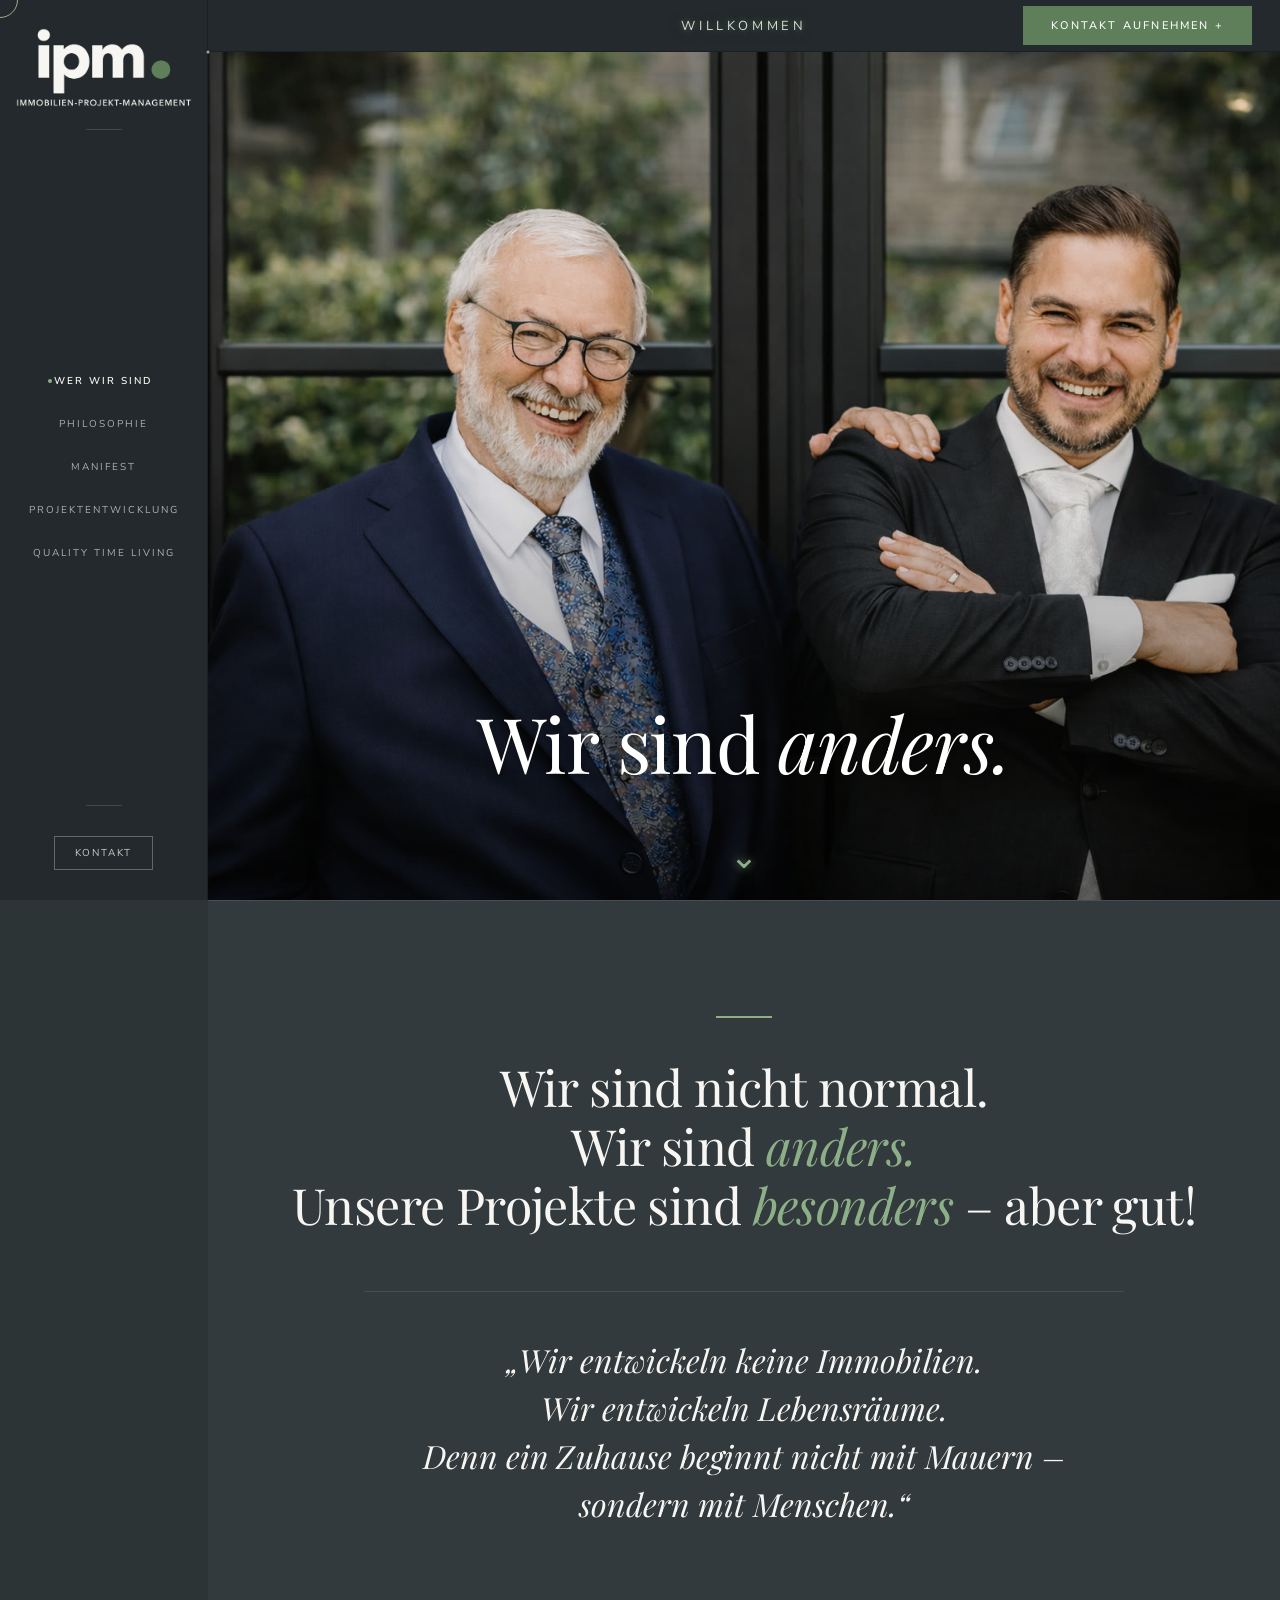
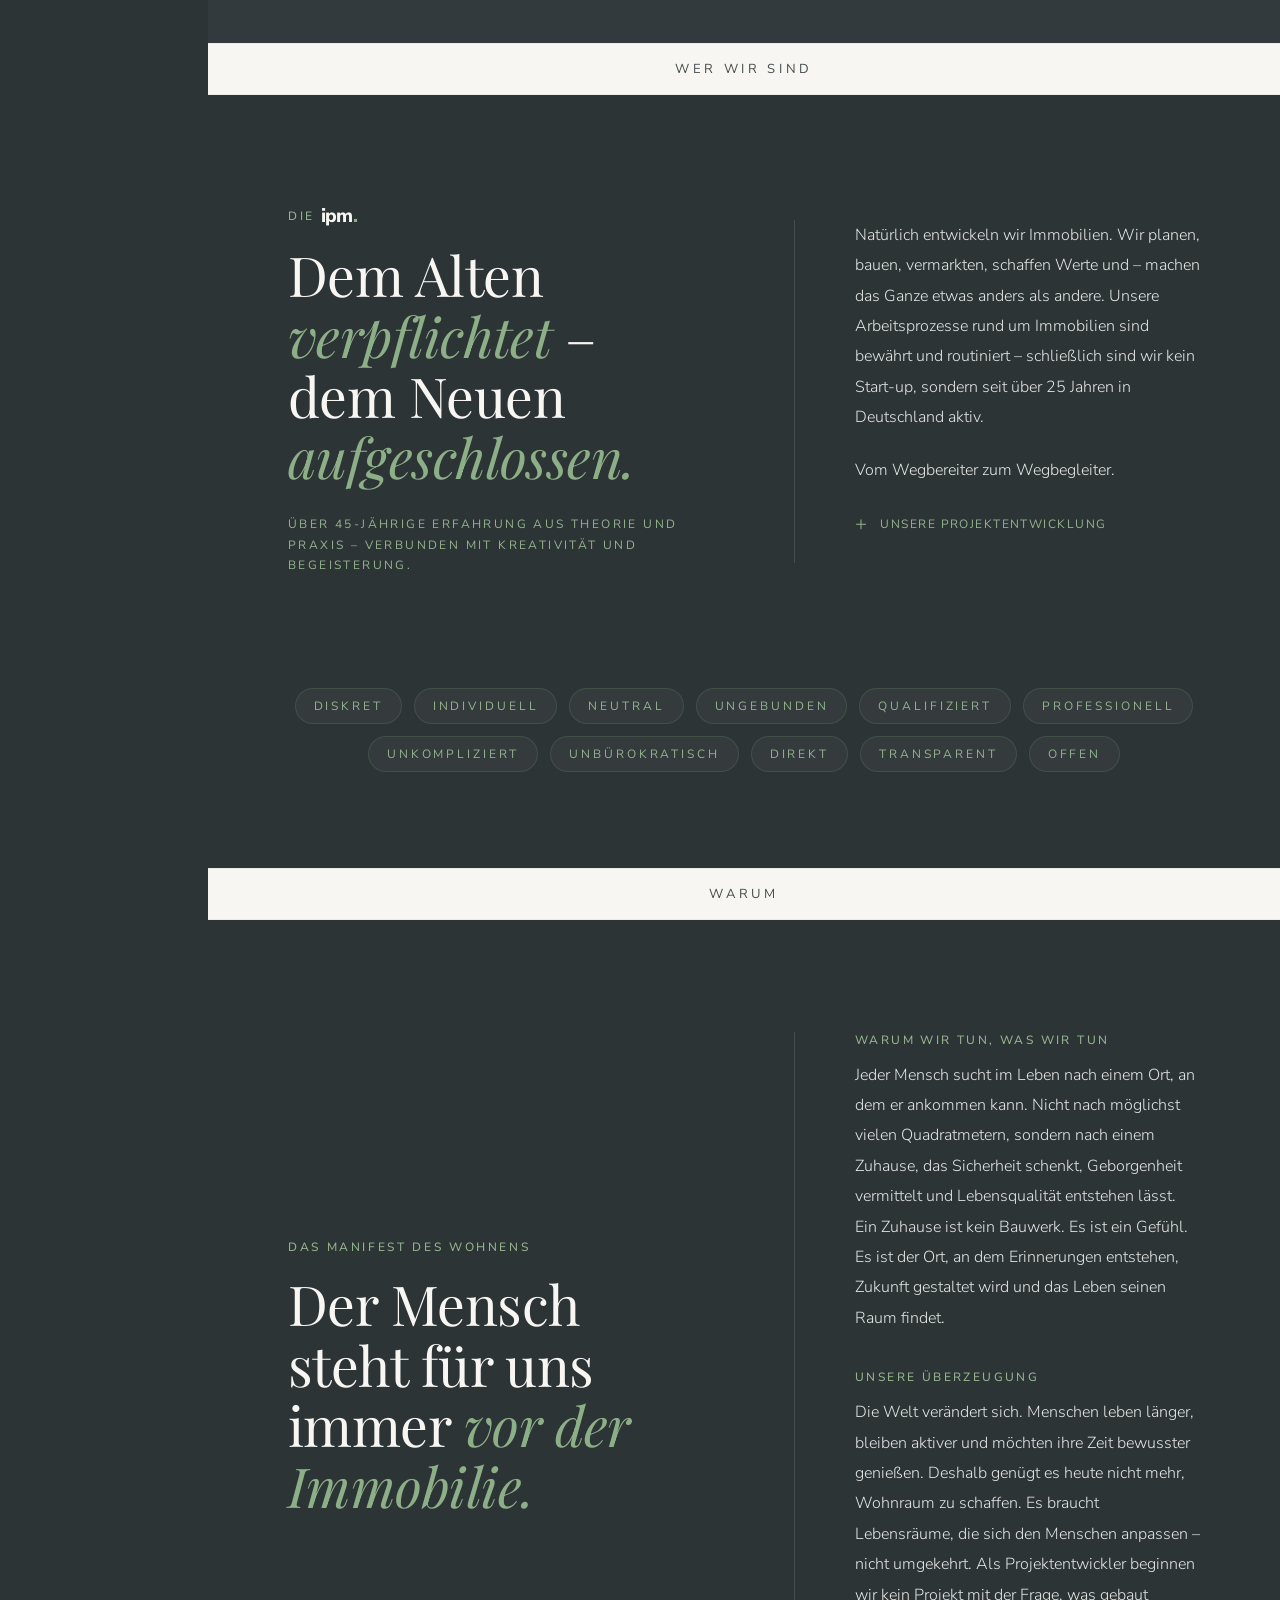
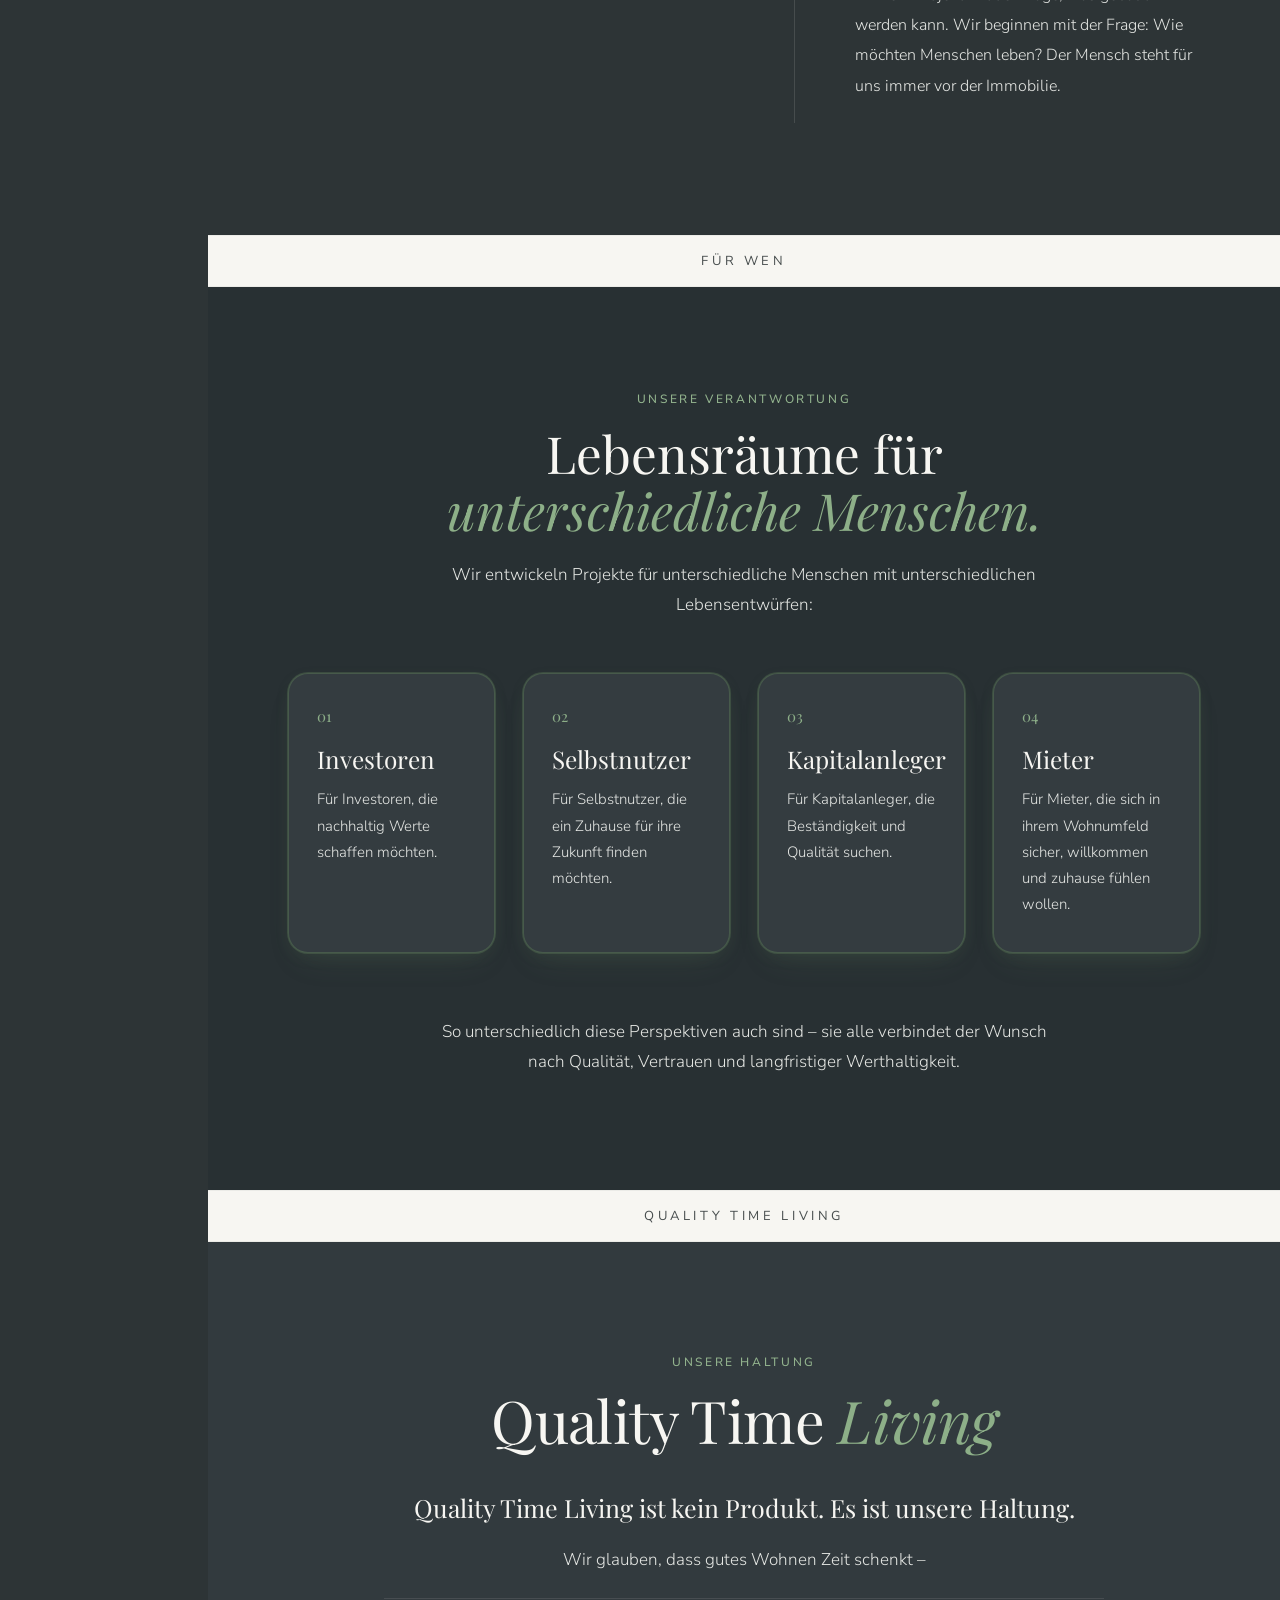
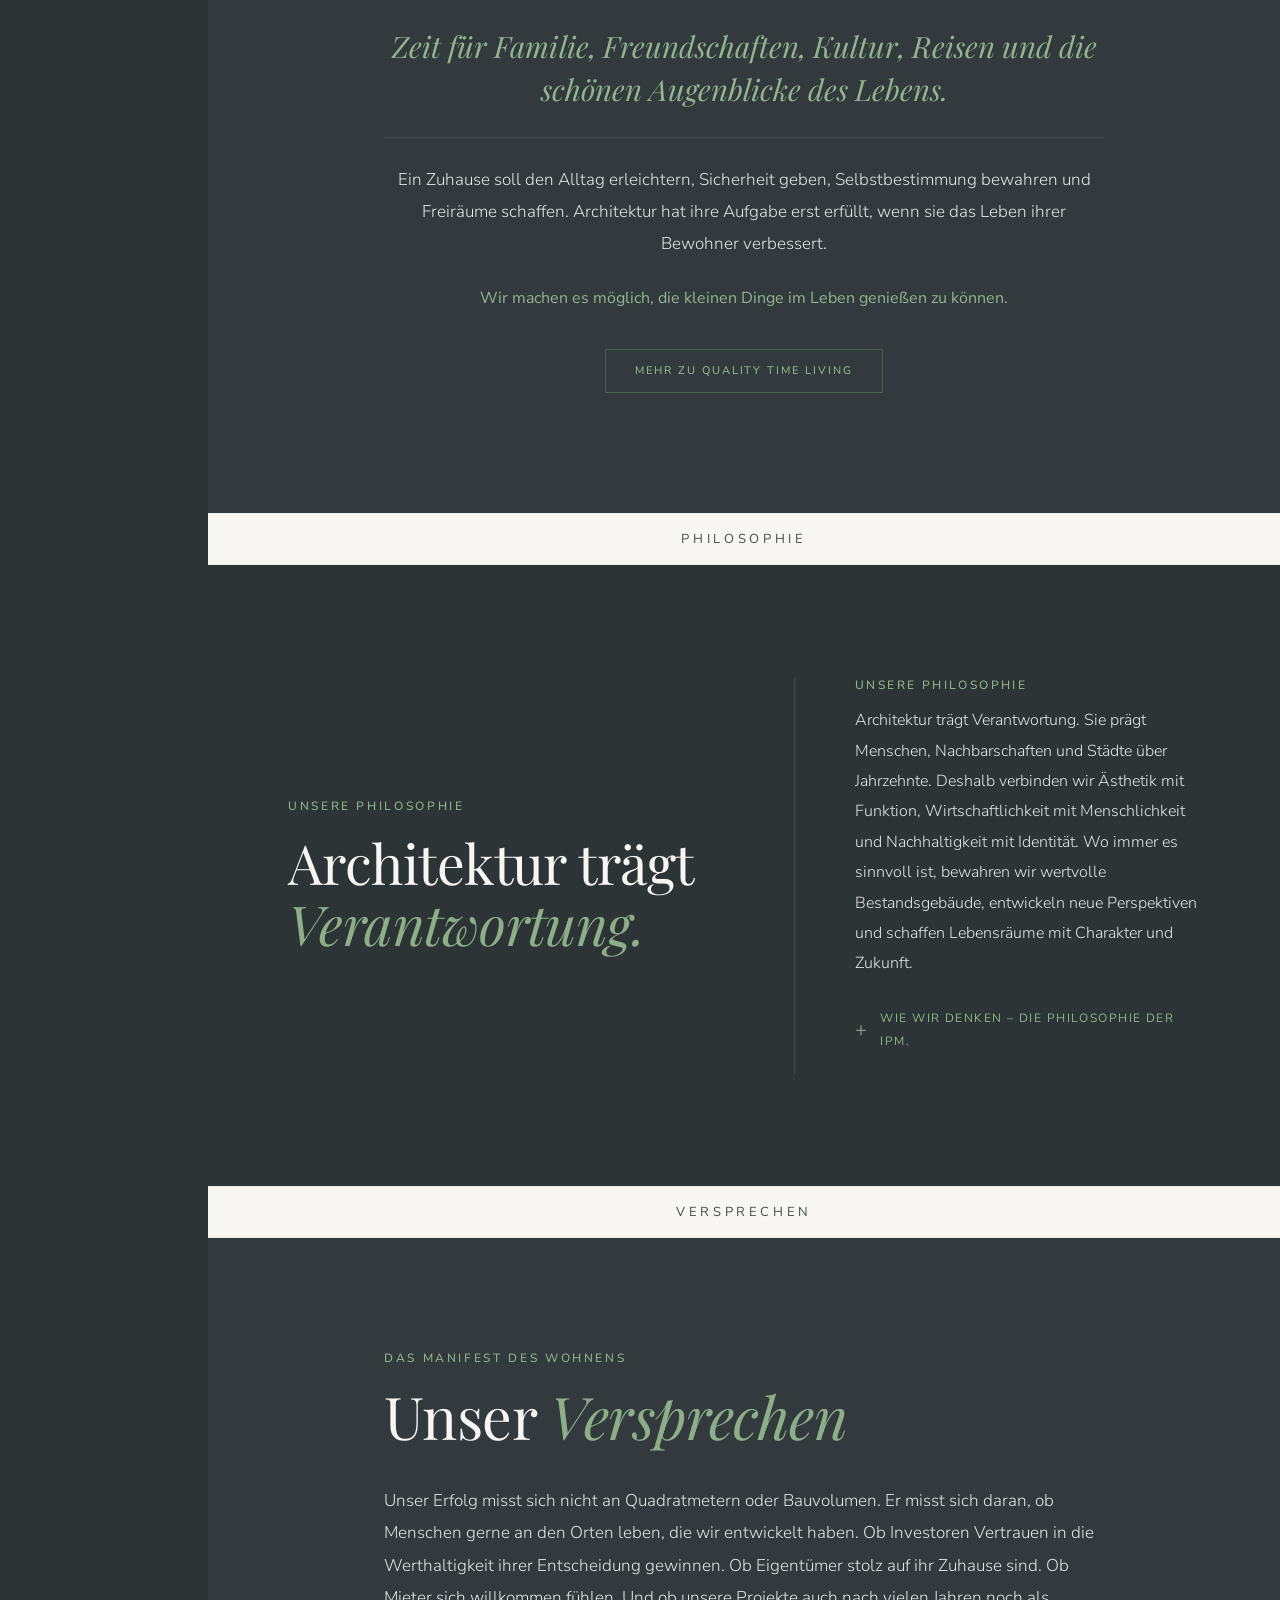
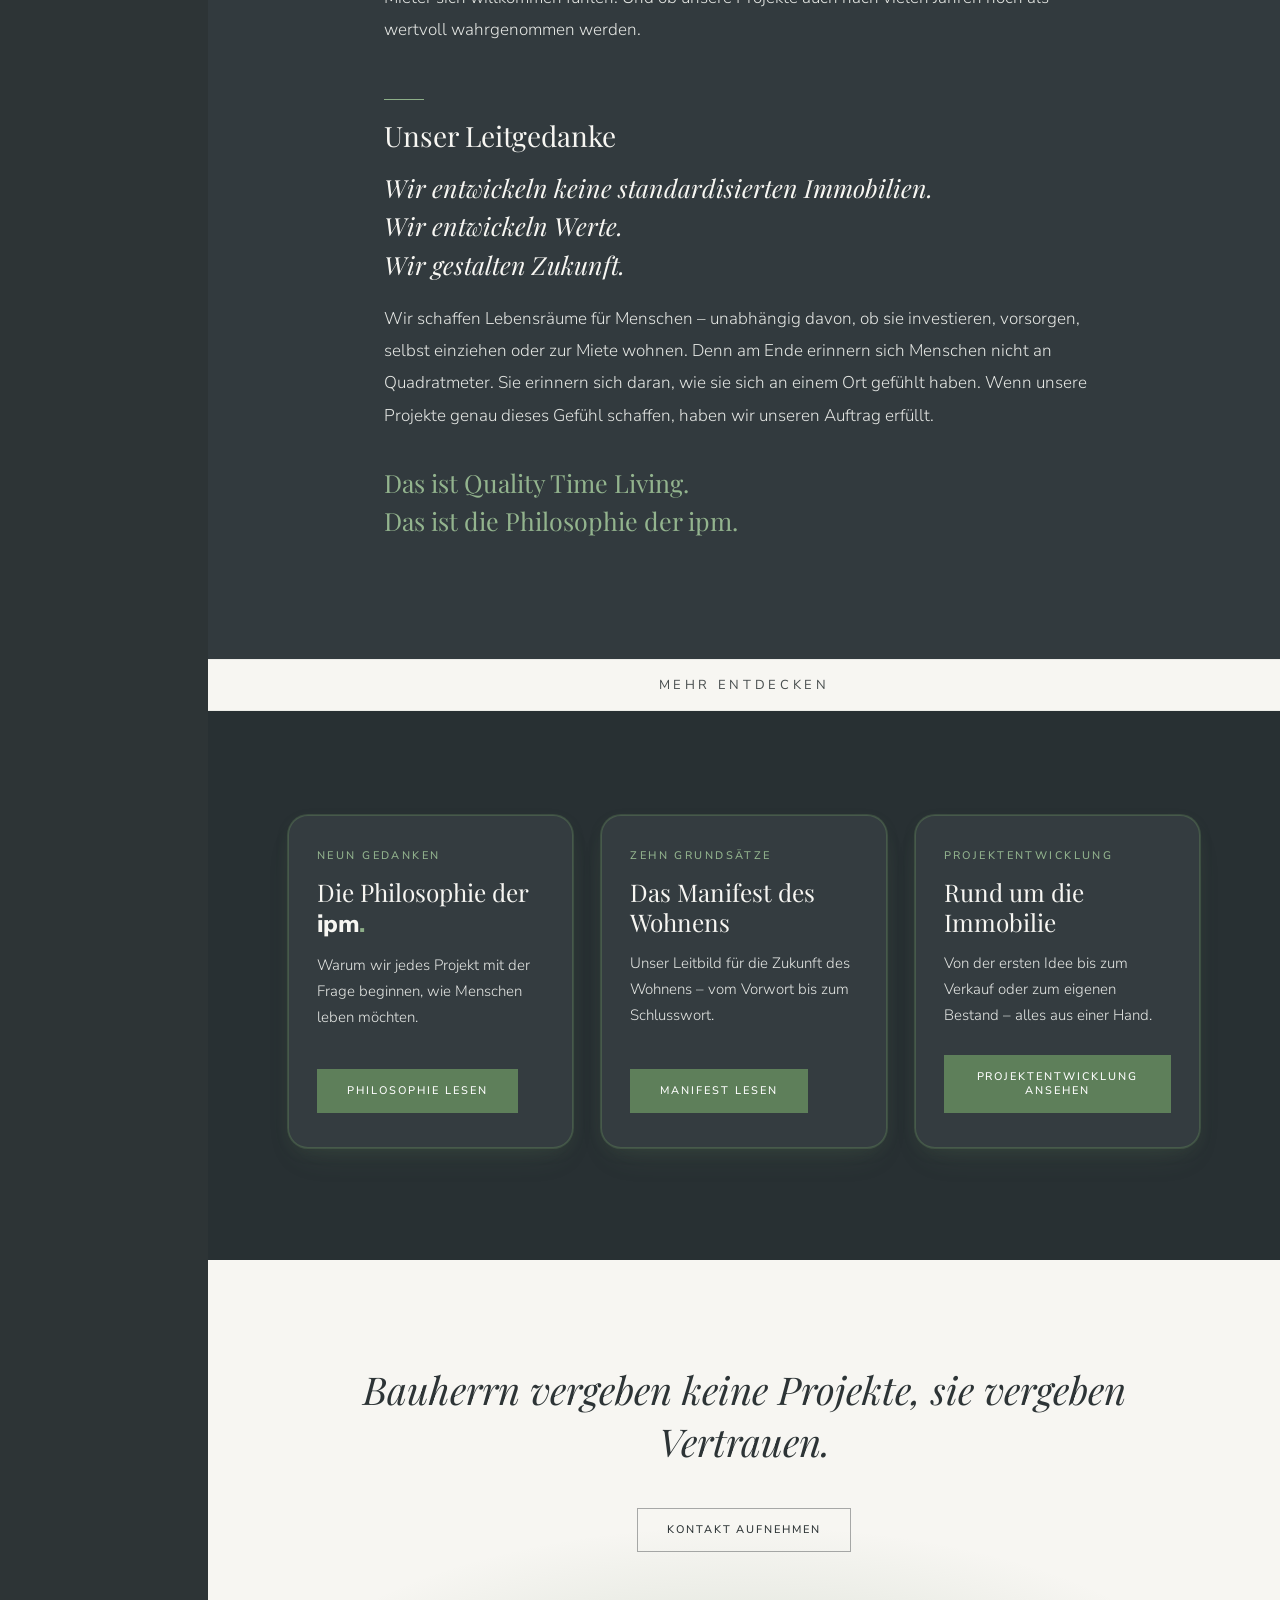
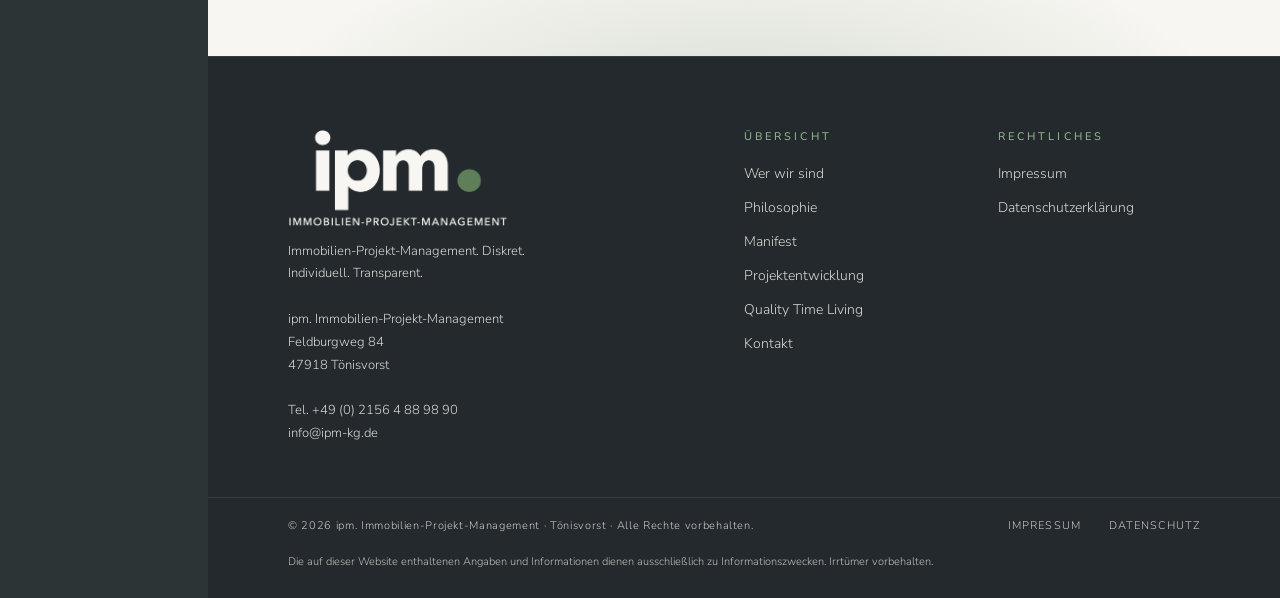
==== commit a9d34222: "Handy: ganzes Hero-Video, lesbarer Text, größere Tap-Ziele; Impressum aktualisiert Heinz fand den Te" ====
--- a/index.html
+++ b/index.html
@@ -61,7 +61,7 @@
 
 <main>
 <section class="hero" id="hero">
-  <video class="hero-video" src="assets/hero-sebastian-henno.mp4" poster="assets/hero-endframe-poster.png" autoplay muted playsinline preload="auto"></video>
+  <video class="hero-video" src="assets/hero-sebastian-henno.mp4" poster="assets/hero-endframe-poster.jpg" autoplay muted playsinline preload="auto"></video>
   <div class="hero-overlay"></div>
   <div class="hero-claim">
     <h1><span class="hc-word"><span style="--wd:0.00s">Wir</span></span>
--- a/assets/site.css
+++ b/assets/site.css
@@ -94,8 +94,8 @@
   --bg-3:      #23292C;
   --bg-light:  #323A3E;
   --text:      #F7F6F2;
-  --text-2:    #D2D5D2;
-  --muted:     #A9AEAD;
+  --text-2:    #E3E5E2;   /* 18.11.26: heller (vorher #D2D5D2), Lesbarkeit Handy */
+  --muted:     #BFC3C2;   /* vorher #A9AEAD */
   --ink-rgb:   247,246,242;
   --charcoal:  #F7F6F2;
   --ox:        #93B48E;
@@ -394,7 +394,8 @@
 }
 .ipm-marke { color: var(--charcoal); }
 html[data-farben="invers"] .ipm-marke { color: var(--warmweiss); }
-.abschluss .ipm-marke { color: inherit; }
+.abschluss .ipm-marke, html[data-farben="invers"] .abschluss .ipm-marke { color: inherit; }   /* sonst Warmweiß auf hellem Band */
+html[data-farben="invers"] .abschluss .ipm-punkt { color: #4E6B4A; }
 .ipm-punkt { color: var(--ox-lt); }
 :is(.eyebrow, .seitenkopf-marke, .abschluss-unter) .ipm-marke { font-size: 1.6em; line-height: 1; vertical-align: -.08em; }
 
@@ -422,7 +423,7 @@
 }
 
 /* ================================================================ HERO (Startseite) */
-.hero { height: calc(100vh - var(--topbar-h)); min-height: 460px; position: relative; overflow: hidden; }
+.hero { height: calc(100vh - var(--topbar-h)); height: calc(100dvh - var(--topbar-h)); min-height: 460px; position: relative; overflow: hidden; }
 .hero-video {
   position: absolute; inset: 0; width: 100%; height: 100%;
   object-fit: cover; object-position: 50% 42%;
@@ -835,7 +836,7 @@
   background-image: radial-gradient(700px 300px at 50% 120%, rgba(var(--accent-rgb),.22), transparent 70%);
 }
 .abschluss-inner { max-width: 820px; margin: 0 auto; }
-.abschluss p { color: rgba(var(--band-ink-rgb),.8); font-family: var(--font-sans); font-size: 16px; font-weight: 300; line-height: 1.8; }
+.abschluss p { color: rgba(var(--band-ink-rgb),.9); font-family: var(--font-sans); font-size: 16px; font-weight: 300; line-height: 1.8; }
 .abschluss .abschluss-zitat {
   font-family: var(--font-serif); font-style: italic;
   font-size: clamp(24px, 3vw, 40px); line-height: 1.35; color: var(--band-ink);
@@ -843,7 +844,7 @@
 .abschluss .abschluss-text { font-size: 18px; color: rgba(var(--band-ink-rgb),.88); }
 .abschluss .abschluss-unter {
   font-family: var(--font-ui); font-size: 11px; letter-spacing: .26em; text-transform: uppercase;
-  color: rgba(var(--band-ink-rgb),.62); margin-top: 18px;
+  color: rgba(var(--band-ink-rgb),.8); margin-top: 18px;
 }
 .abschluss p + p { margin-top: 22px; }
 .abschluss .knopf-zeile { justify-content: center; margin-top: 40px; }
@@ -856,8 +857,8 @@
   padding: 72px var(--pad-x) 52px;
 }
 .footer-logo { width: 220px; height: auto; }
-.footer-tagline { font-size: 13px; font-weight: 300; color: rgba(var(--ink-rgb),.7); line-height: 1.65; max-width: 280px; margin: 14px 0 24px; }
-.footer-address { font-size: 13px; font-weight: 300; color: rgba(var(--ink-rgb),.7); line-height: 1.75; }
+.footer-tagline { font-size: 13px; font-weight: 300; color: rgba(var(--ink-rgb),.85); line-height: 1.65; max-width: 280px; margin: 14px 0 24px; }
+.footer-address { font-size: 13px; font-weight: 300; color: rgba(var(--ink-rgb),.85); line-height: 1.75; }
 .footer-address a:hover { color: var(--ox); }
 .footer-col h2 {
   font-family: var(--font-sans);
@@ -867,7 +868,7 @@
 }
 .footer-col ul { list-style: none; }
 .footer-col ul li + li { margin-top: 12px; }
-.footer-col ul a { font-size: 14px; font-weight: 300; color: rgba(var(--ink-rgb),.7); transition: color .25s ease; }
+.footer-col ul a { font-size: 14px; font-weight: 300; color: rgba(var(--ink-rgb),.85); transition: color .25s ease; }
 .footer-col ul a:hover { color: var(--ox); }
 .footer-bottom {
   border-top: 1px solid rgba(var(--ink-rgb),.1);
@@ -875,11 +876,11 @@
   padding: 20px var(--pad-x);
   display: flex; justify-content: space-between; align-items: center; flex-wrap: wrap; gap: 12px;
 }
-.footer-copy { font-size: 11px; font-weight: 300; letter-spacing: .06em; color: rgba(var(--ink-rgb),.62); }
+.footer-copy { font-size: 11px; font-weight: 300; letter-spacing: .06em; color: rgba(var(--ink-rgb),.78); }
 .footer-legal-links { display: flex; gap: 28px; }
-.footer-legal-links a { font-size: 11px; font-weight: 300; letter-spacing: .1em; text-transform: uppercase; color: rgba(var(--ink-rgb),.62); transition: color .25s ease; }
+.footer-legal-links a { font-size: 11px; font-weight: 300; letter-spacing: .1em; text-transform: uppercase; color: rgba(var(--ink-rgb),.78); transition: color .25s ease; }
 .footer-legal-links a:hover { color: var(--ox); }
-.footer-disclaimer { max-width: 1400px; margin: 0 auto; padding: 0 var(--pad-x) 28px; font-size: 11px; font-weight: 300; line-height: 1.6; color: rgba(var(--ink-rgb),.55); }
+.footer-disclaimer { max-width: 1400px; margin: 0 auto; padding: 0 var(--pad-x) 28px; font-size: 11px; font-weight: 300; line-height: 1.6; color: rgba(var(--ink-rgb),.72); }
 
 /* ================================================================ REVEAL */
 .reveal {
@@ -905,7 +906,7 @@
   .topbar-logo { display: block; }
   .topbar-label { display: none; }
   .topbar-rechts { right: 12px; gap: 10px; }
-  .topbar-cta { padding: 10px 18px; font-size: 10px; letter-spacing: .14em; }
+  .topbar-cta { padding: 10px 18px; min-height: 44px; font-size: 10px; letter-spacing: .14em; }
 
   .hero { height: min(calc(100vh - var(--topbar-h)), calc(100vw * 1.32)); min-height: 320px; }
   .hero-video { object-position: 53% 38%; }
@@ -953,6 +954,38 @@
 
   .footer-main { grid-template-columns: 1fr; padding: 52px 24px; }
   .footer-bottom, .footer-disclaimer { padding-left: 24px; padding-right: 24px; }
+
+  /* ---- Hero Handy (18.11.26): ganzes Video im 3:2-Format, damit beide Personen ganz zu sehen sind.
+     Slogan darunter auf dunkler Fläche statt über den Gesichtern. ---- */
+  .hero { height: auto; min-height: 0; display: flex; flex-direction: column; background: #23292C; }
+  .hero-video { position: relative; inset: auto; height: auto; aspect-ratio: 1760 / 1176; object-position: 50% 50%; }
+  .hero-overlay { display: none; }
+  .hero-claim { position: relative; bottom: auto; padding: 30px 24px 4px; }
+  .hero-claim h1 { font-size: clamp(36px, 10vw, 56px); }
+  .hc-word > span { text-shadow: none; }
+  .hero-scroll { position: relative; left: auto; bottom: auto; transform: none; align-self: center;
+    display: flex; align-items: center; justify-content: center; width: 48px; height: 48px; margin: 4px 0 14px; }
+
+  /* ---- Lesbarkeit Handy: Fließtext mind. 16 px in normaler Stärke, Labels mind. 12 px ---- */
+  .statement-right p, .kopf p, .karte p, .lesen p, .zeilen p, .grundsatz p, .gegenueber p,
+  .gegenueber .nicht, .zeitstrahl p, .abschluss p, .statement-sig { font-weight: 400; }
+  .statement-right p, .karte p, .zeitstrahl p, .abschluss p { font-size: 16px; }
+  .statement-right p, .lesen p, .zeilen p, .grundsatz p { line-height: 1.75; }
+  .woerter li { font-size: 12px; }
+  .karte .eyebrow, .btn, .seitenkopf-marke, .inhalt summary, .abschluss .abschluss-unter,
+  .footer-col h2, .topbar-cta { font-size: 12px; }
+  .inhalt a { font-size: 16px; font-weight: 400; padding: 11px 0 11px 14px; }
+
+  /* ---- Tap-Ziele mind. 44 px ---- */
+  .text-link { min-height: 44px; }
+  .topbar-logo { top: 0; height: var(--topbar-h); display: flex; align-items: center; }
+  .footer-tagline, .footer-address { font-size: 16px; font-weight: 400; max-width: none; }
+  .footer-address a { display: inline-block; padding: 8px 0; }
+  .footer-col ul li + li { margin-top: 0; }
+  .footer-col ul a { display: inline-flex; align-items: center; min-height: 44px; font-size: 16px; font-weight: 400; }
+  .footer-copy { font-size: 13px; font-weight: 400; }
+  .footer-legal-links a { display: inline-flex; align-items: center; min-height: 44px; font-size: 13px; font-weight: 400; }
+  .footer-disclaimer { font-size: 13px; font-weight: 400; }
 }
 @media (max-width: 640px) {
   .karten { --spalten: 1 !important; }
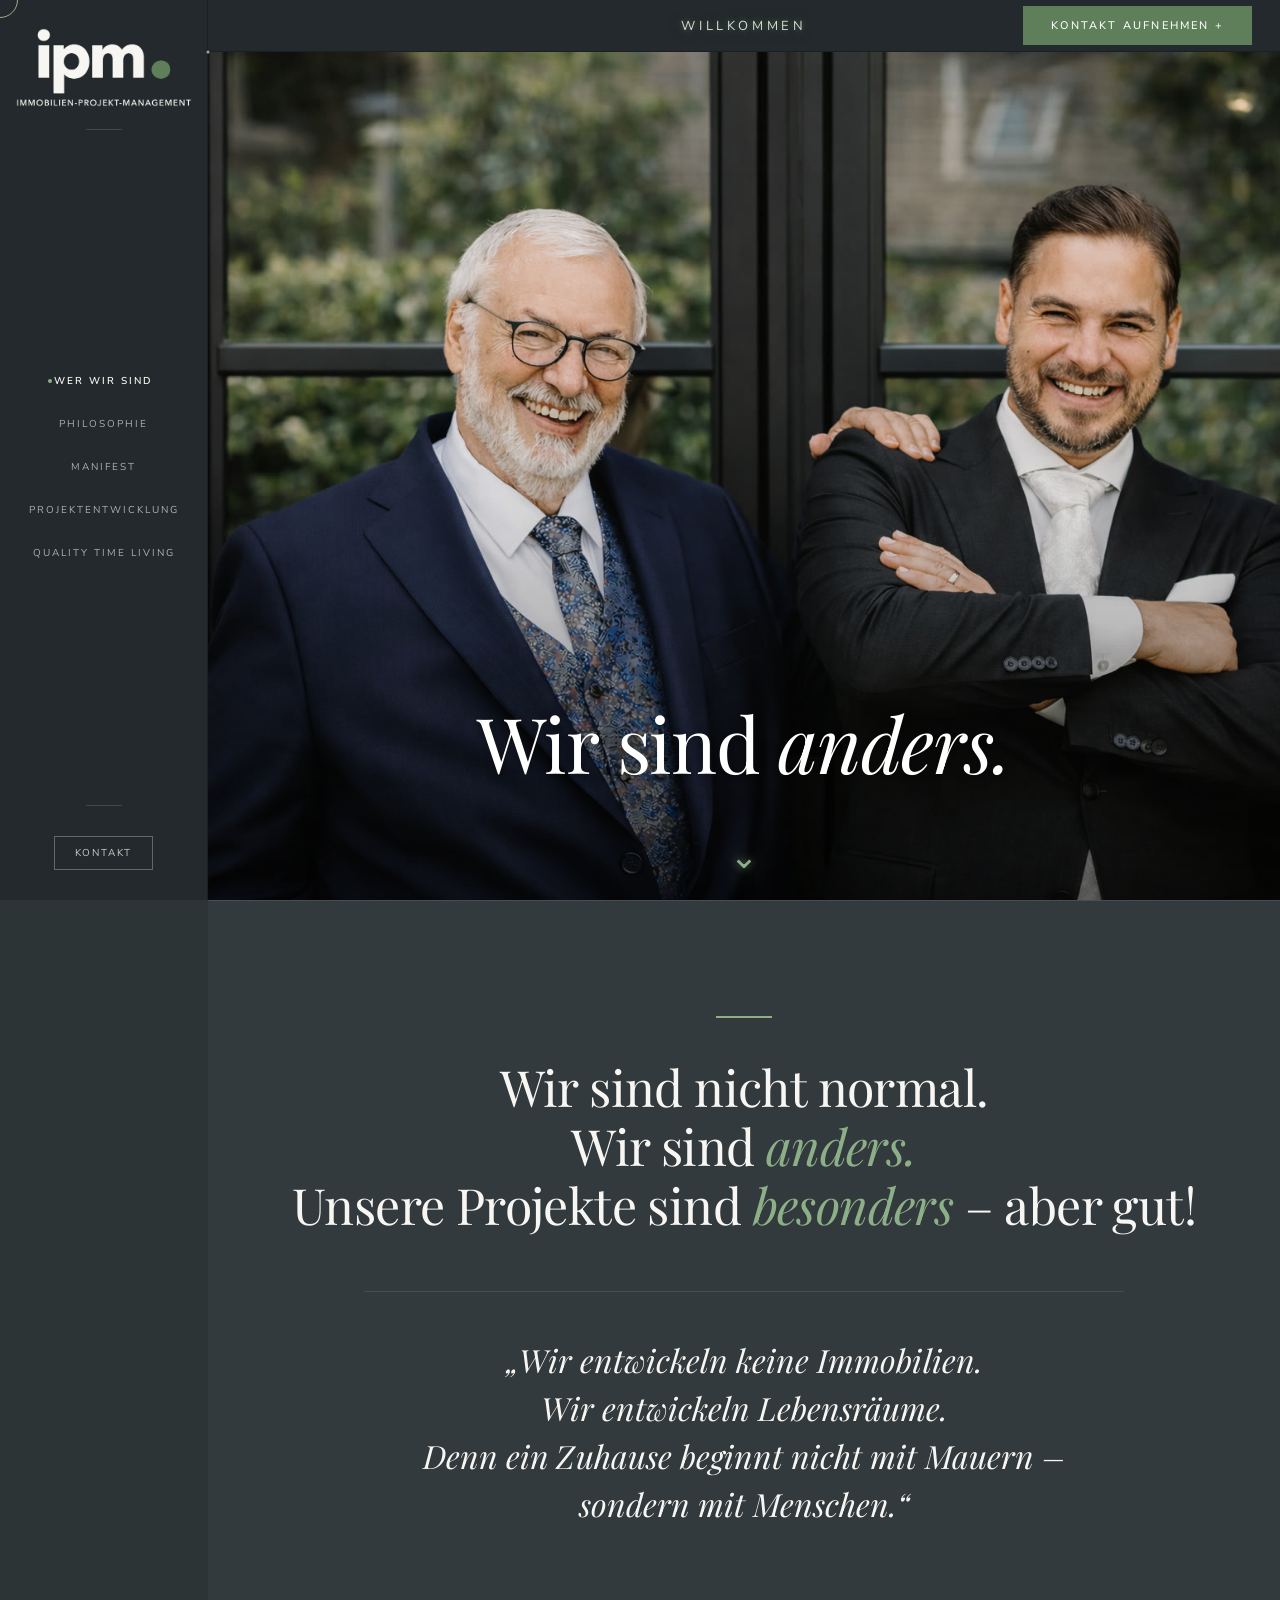
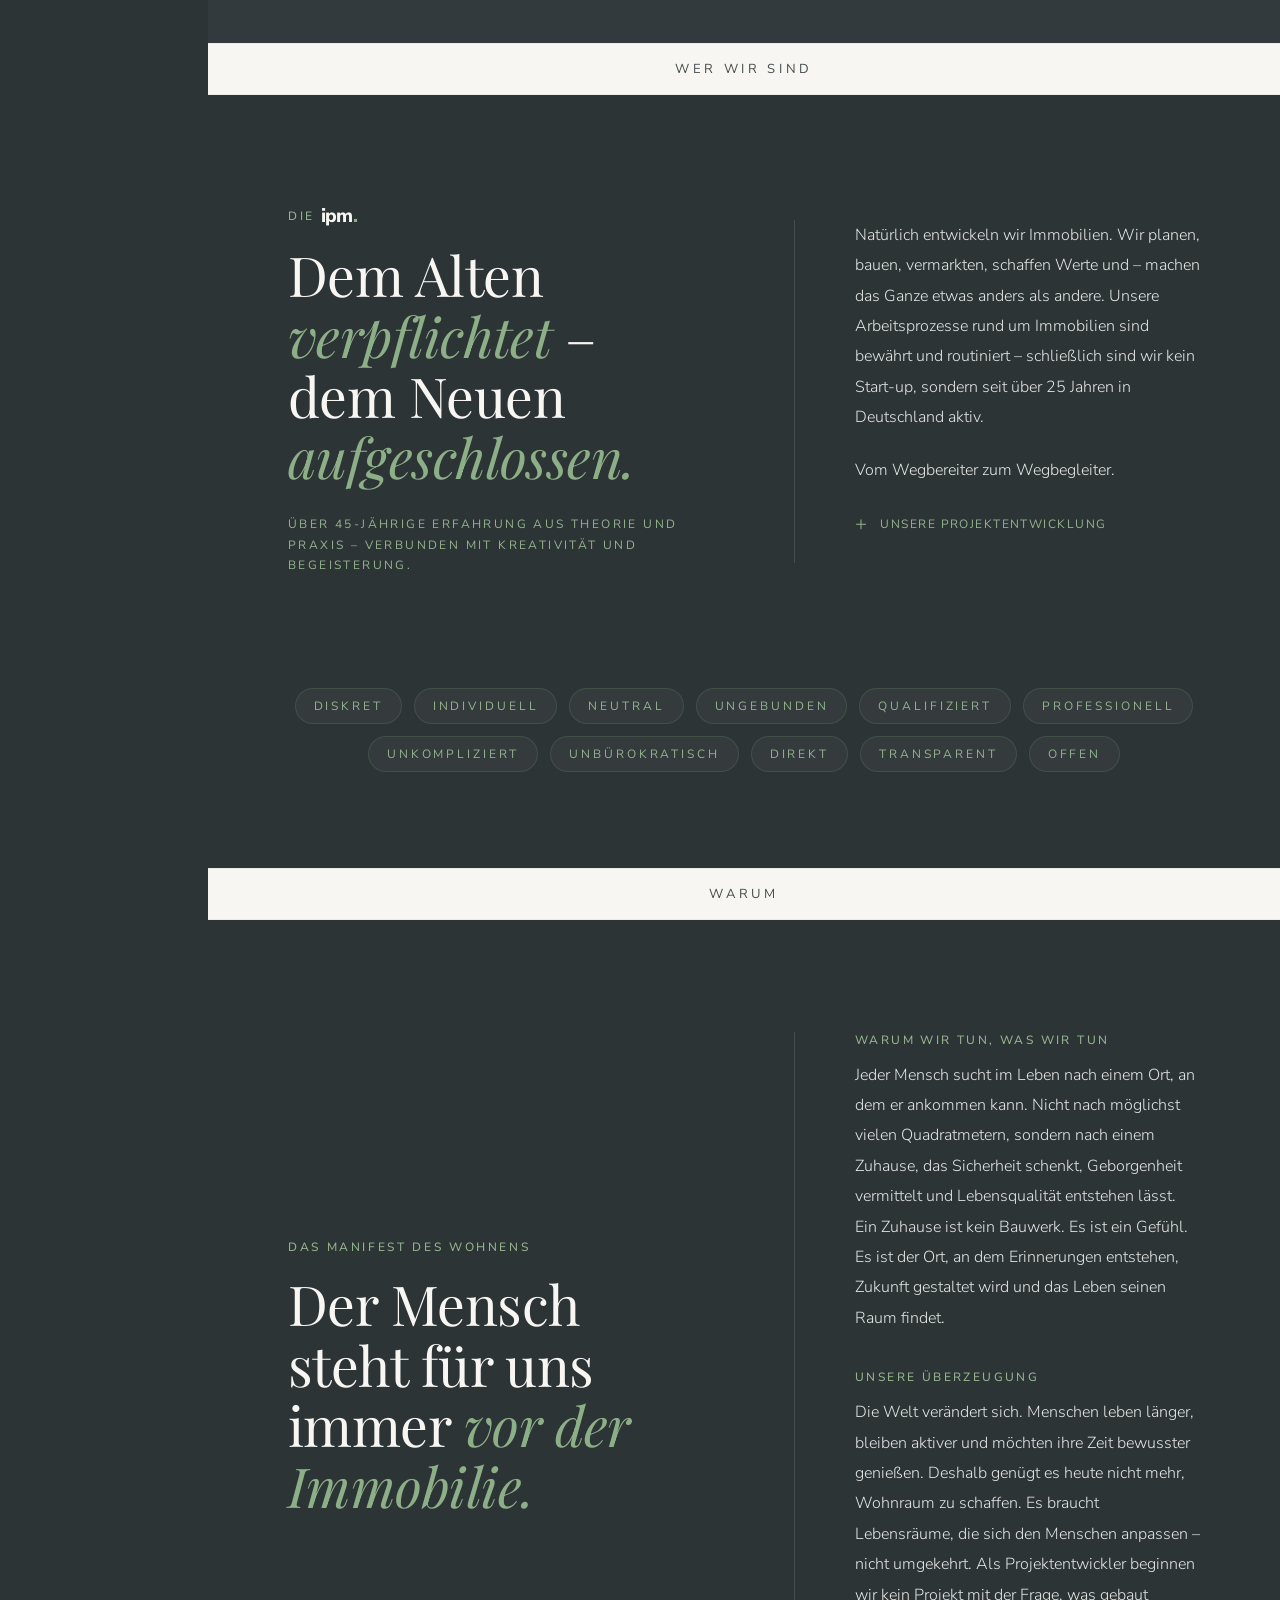
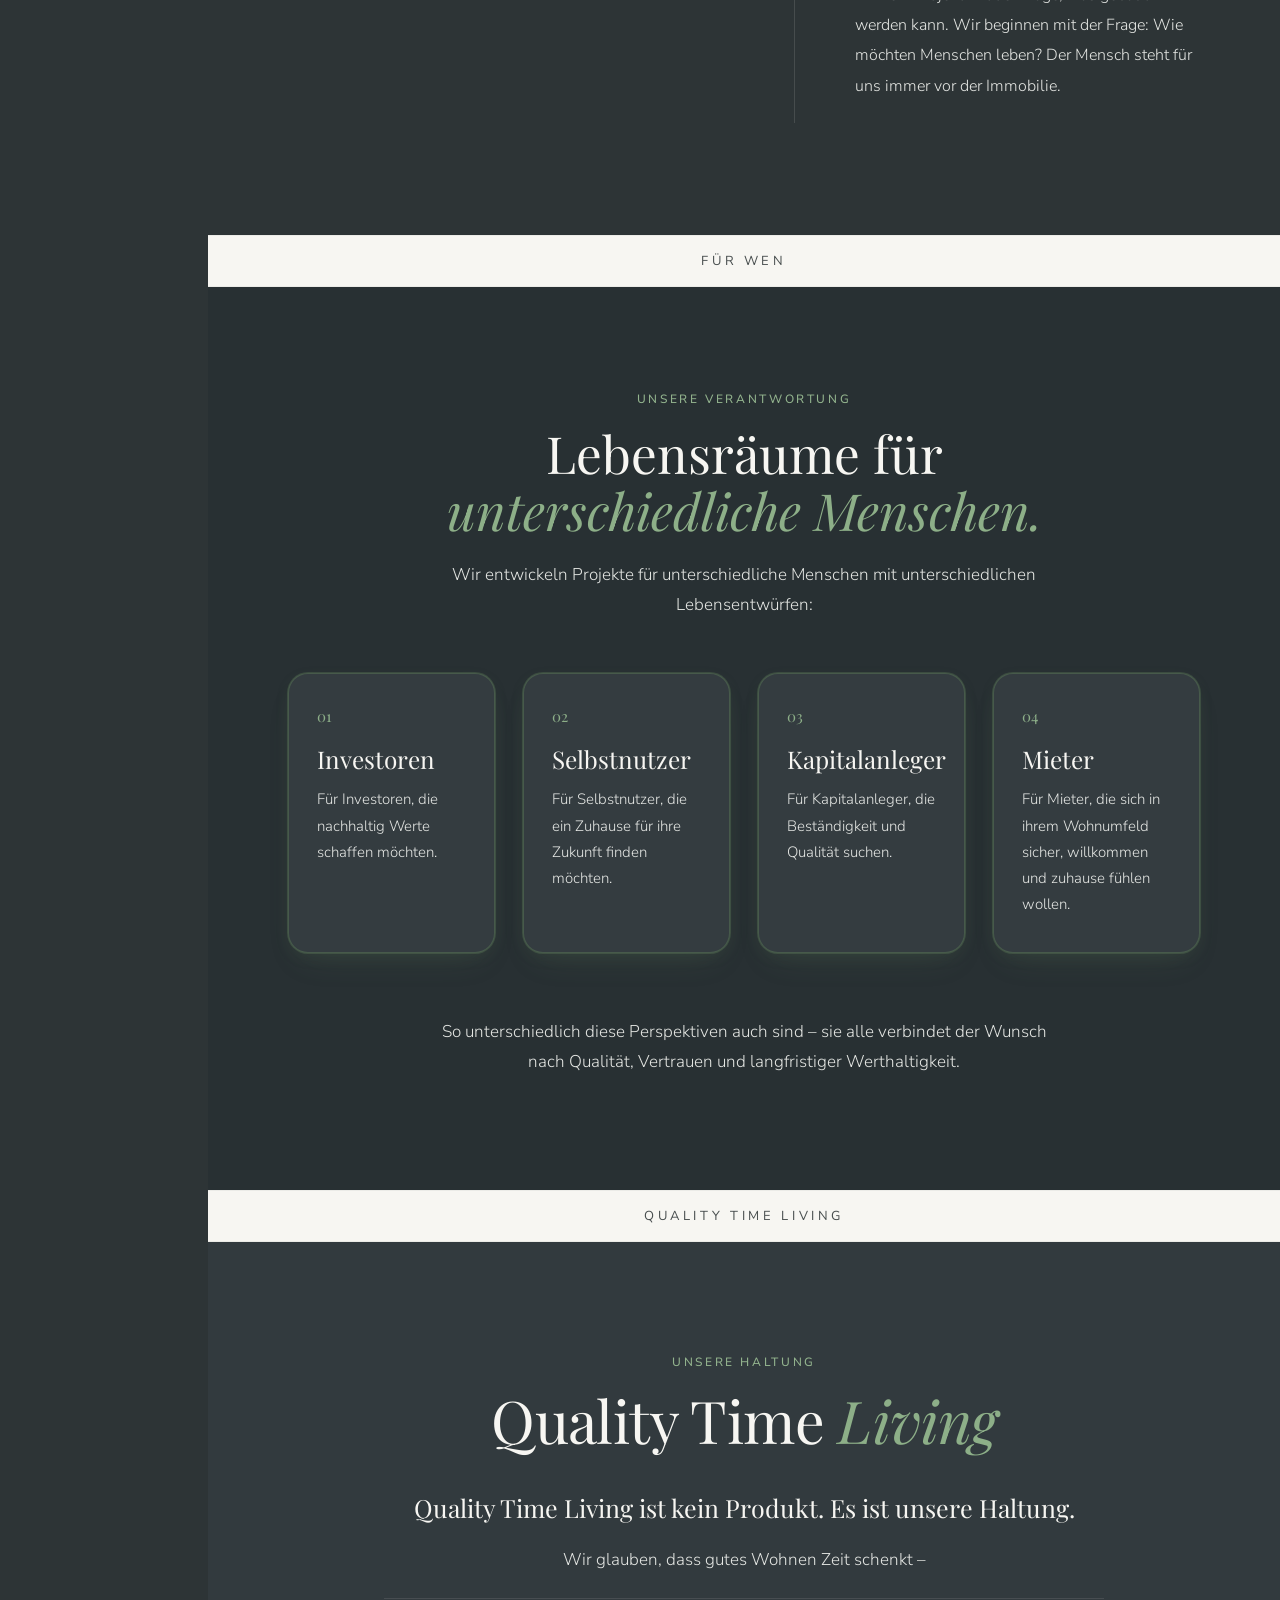
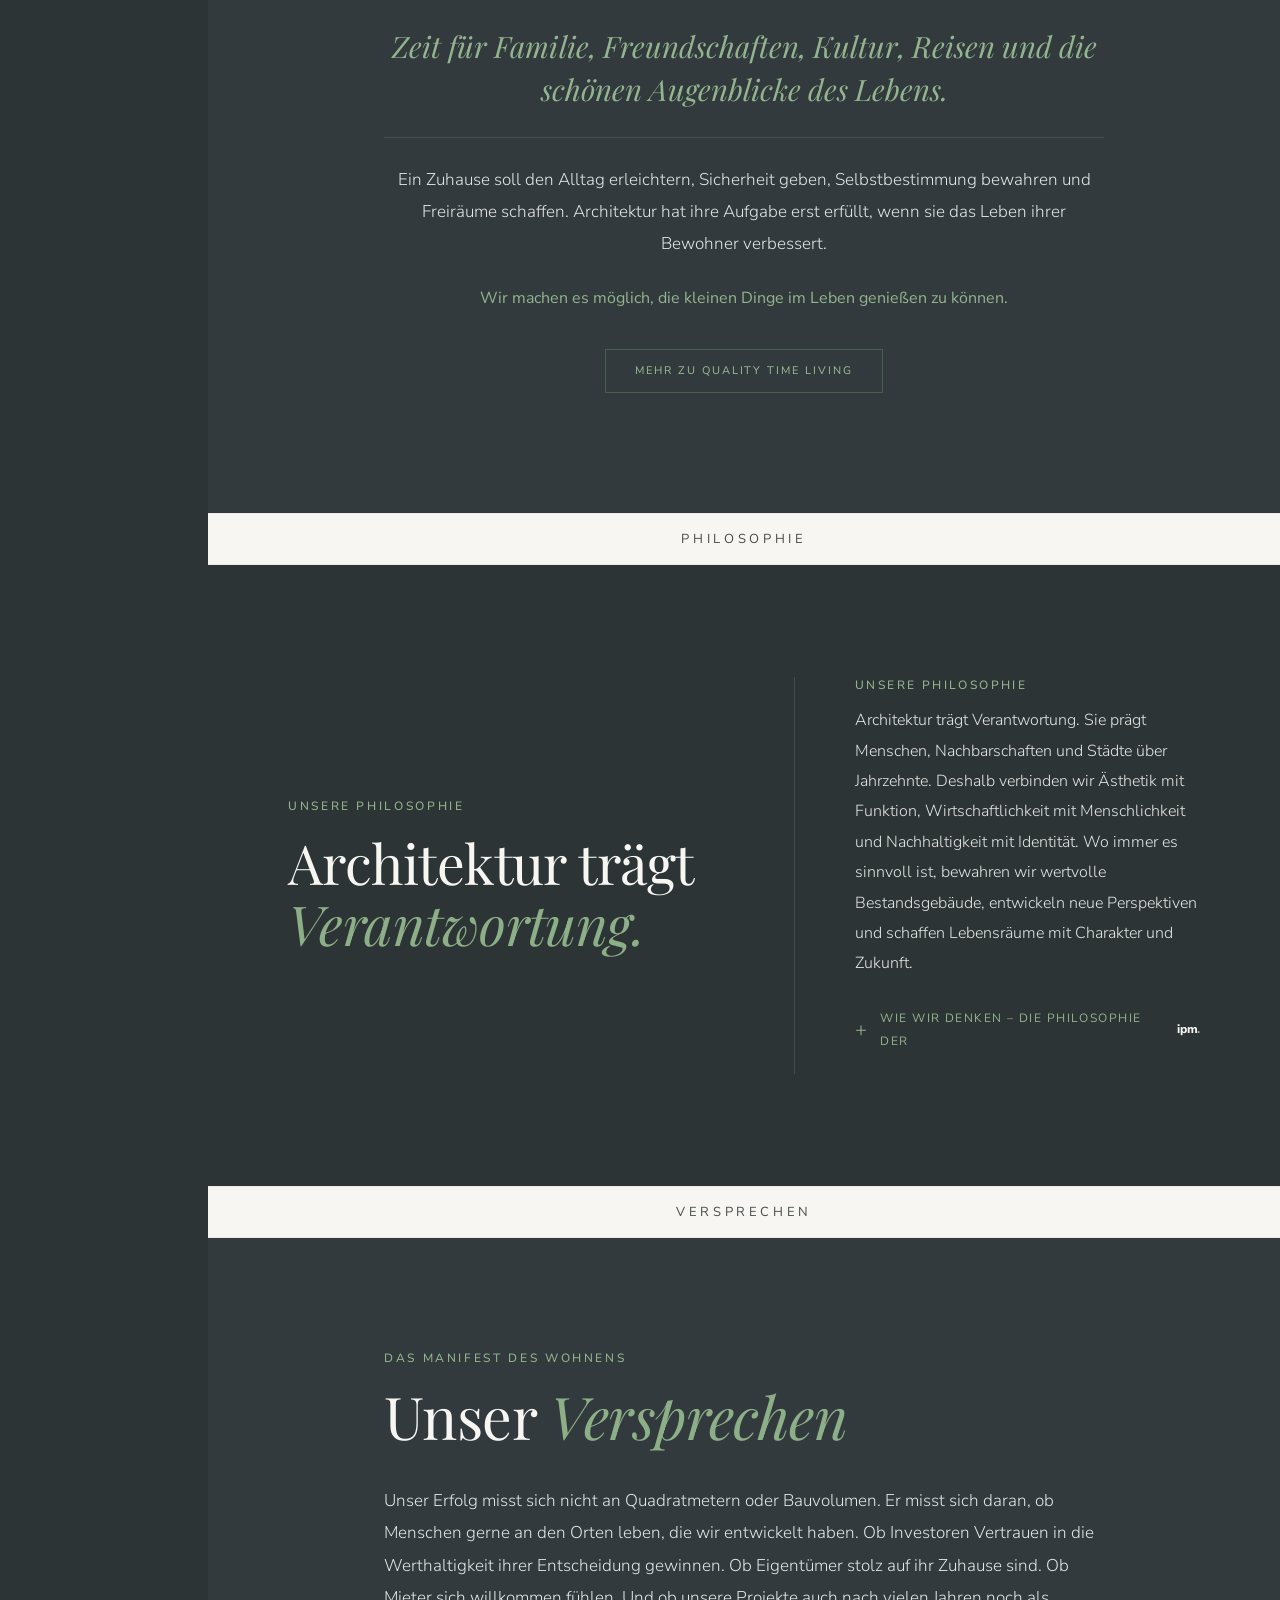
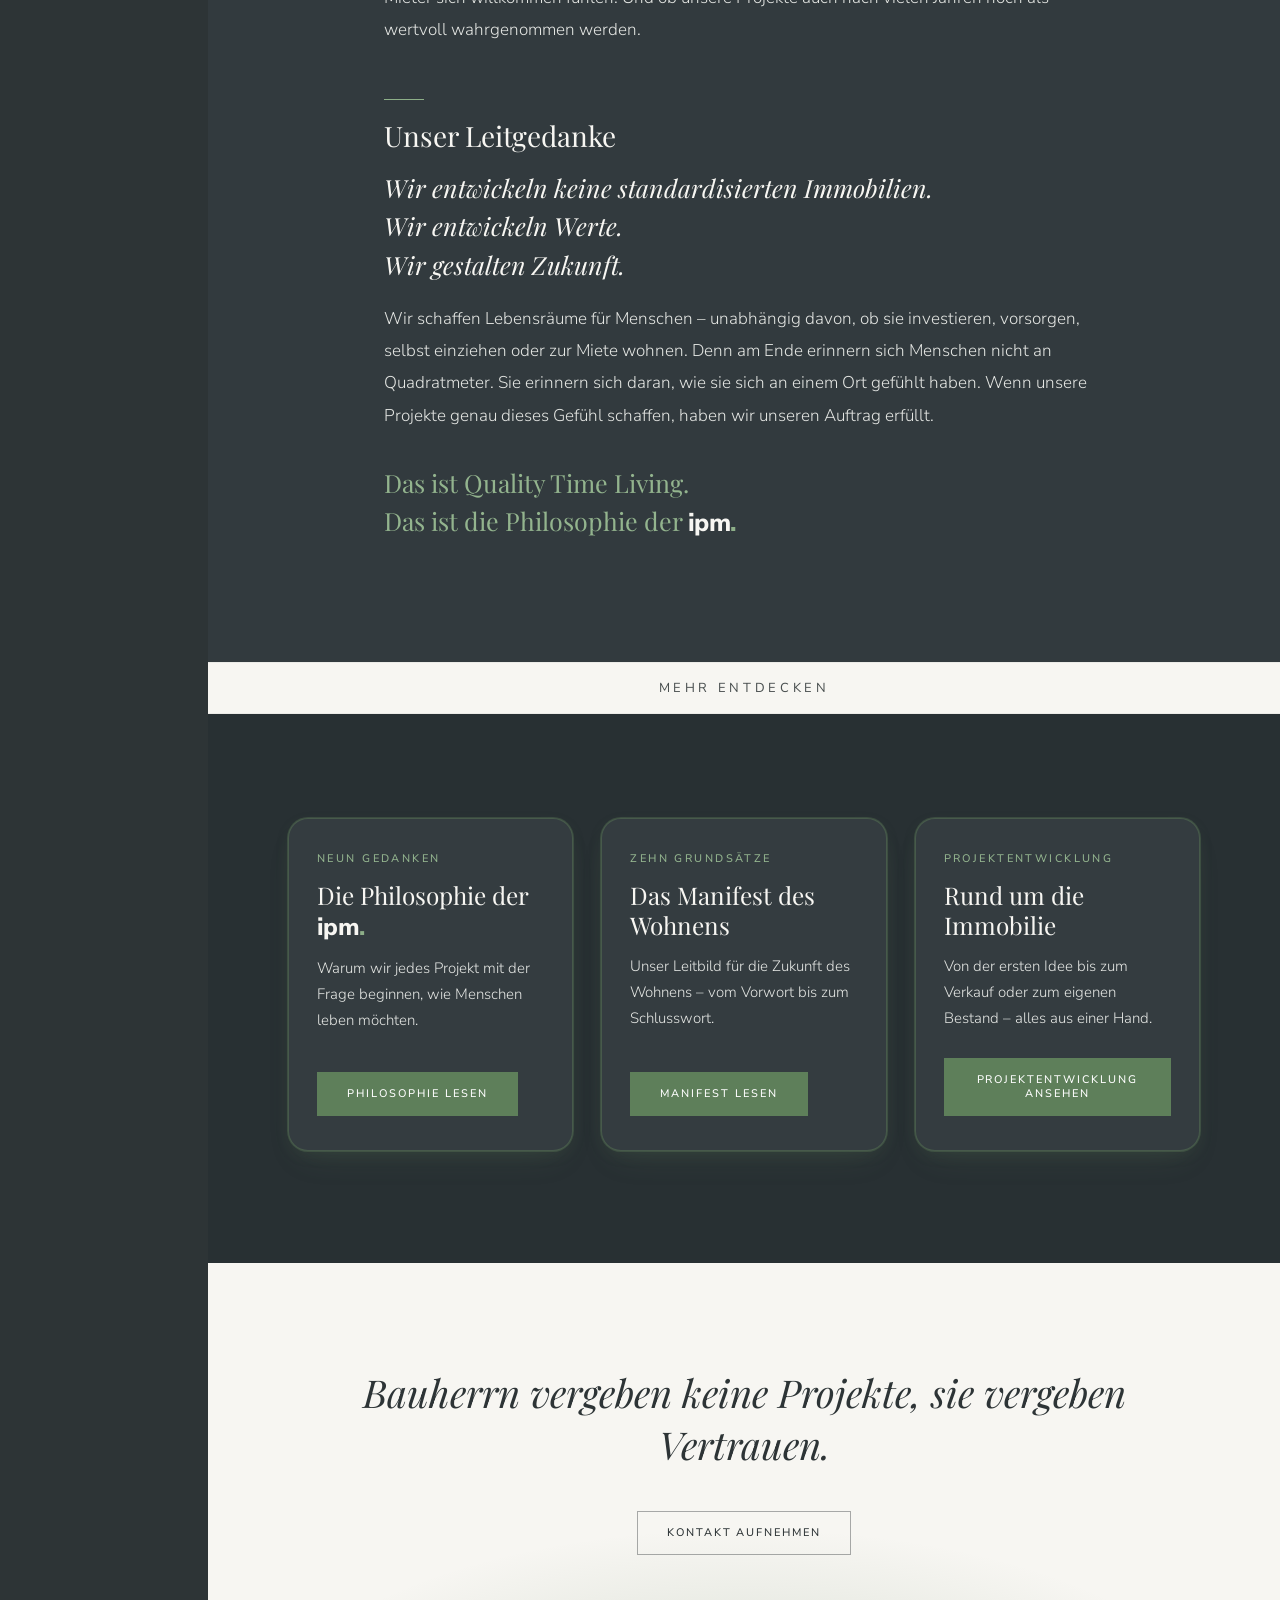
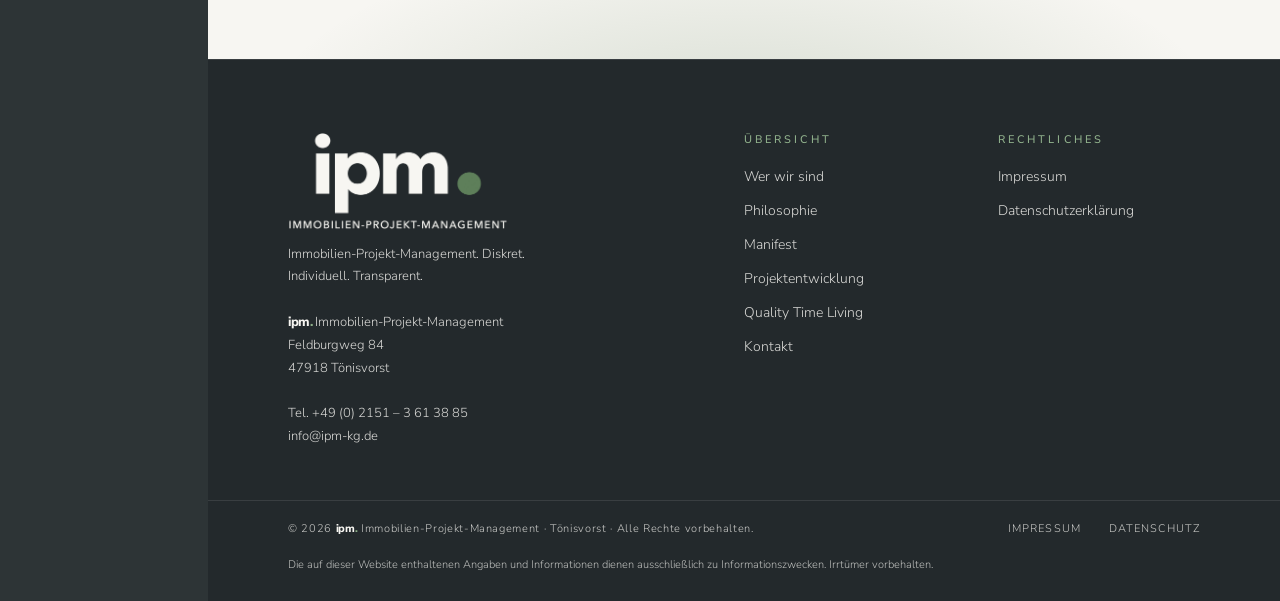
==== commit 70fc78f8: "Marke „ipm.“ statt „ipm-KG“ und eine Festnetznummer - Wortmarke „ipm.“ jetzt auch im Fließtext, in L" ====
--- a/index.html
+++ b/index.html
@@ -135,7 +135,7 @@
 <h2>Architektur trägt <em>Verantwortung.</em></h2></div>
   <div class="statement-right"><h3>Unsere Philosophie</h3>
 <p>Architektur trägt Verantwortung. Sie prägt Menschen, Nachbarschaften und Städte über Jahrzehnte. Deshalb verbinden wir Ästhetik mit Funktion, Wirtschaftlichkeit mit Menschlichkeit und Nachhaltigkeit mit Identität. Wo immer es sinnvoll ist, bewahren wir wertvolle Bestandsgebäude, entwickeln neue Perspektiven und schaffen Lebensräume mit Charakter und <span class="q-wort"><span class="q">Z</span>ukunft</span>.</p>
-<p><a class="text-link" href="philosophie/"><span class="text-link-arrow">+</span>Wie wir denken – die Philosophie der ipm.</a></p></div>
+<p><a class="text-link" href="philosophie/"><span class="text-link-arrow">+</span>Wie wir denken – die Philosophie der <span class="ipm-marke">ipm<span class="ipm-punkt">.</span></span></a></p></div>
 </div>
 </section>
 <div class="section-divider"><span>Versprechen</span></div>
@@ -146,7 +146,7 @@
 <h3>Unser Leitgedanke</h3>
 <p class="leitzeilen">Wir entwickeln keine standardisierten Immobilien.<br>Wir entwickeln Werte.<br>Wir gestalten <span class="q-wort"><span class="q">Z</span>ukunft</span>.</p>
 <p>Wir schaffen Lebensräume für Menschen – unabhängig davon, ob sie investieren, vorsorgen, selbst einziehen oder zur Miete wohnen. Denn am Ende erinnern sich Menschen nicht an <span class="q-wort"><span class="q">Q</span>uadratmeter</span>. Sie erinnern sich daran, wie sie sich an einem Ort gefühlt haben. Wenn unsere Projekte genau dieses Gefühl schaffen, haben wir unseren Auftrag erfüllt.</p>
-<p class="signatur">Das ist <span class="qtl"><span class="q-wort"><span class="q">Q</span>uality</span> Time Living</span>.<br>Das ist die Philosophie der ipm.</p></div></div>
+<p class="signatur">Das ist <span class="qtl"><span class="q-wort"><span class="q">Q</span>uality</span> Time Living</span>.<br>Das ist die Philosophie der <span class="ipm-marke">ipm<span class="ipm-punkt">.</span></span></p></div></div>
 </section>
 <div class="section-divider"><span>Mehr entdecken</span></div>
 <section id="mehr-entdecken" class="grau">
@@ -175,10 +175,10 @@
       <img src="assets/marke-2026-11/ipm-logo-auf-hell.png" alt="ipm. Immobilien-Projekt-Management" class="footer-logo logo-auf-hell" width="900" height="402"><img src="assets/marke-2026-11/ipm-logo-auf-dunkel.png" alt="ipm. Immobilien-Projekt-Management" class="footer-logo logo-auf-dunkel" width="900" height="402">
       <p class="footer-tagline">Immobilien-Projekt-Management. Diskret. Individuell. Transparent.</p>
       <div class="footer-address">
-        ipm. Immobilien-Projekt-Management<br>
+        <span class="ipm-marke">ipm<span class="ipm-punkt">.</span></span> Immobilien-Projekt-Management<br>
         Feldburgweg 84<br>
         47918 Tönisvorst<br><br>
-        Tel. <a href="tel:+4921564889890">+49 (0) 2156 4 88 98 90</a><br>
+        Tel. <a href="tel:+4921513613885">+49 (0) 2151 – 3 61 38 85</a><br>
         <a href="mailto:info@ipm-kg.de">info@ipm-kg.de</a>
       </div>
     </div>
@@ -202,7 +202,7 @@
     </div>
   </div>
   <div class="footer-bottom">
-    <span class="footer-copy">© 2026 ipm. Immobilien-Projekt-Management · Tönisvorst · Alle Rechte vorbehalten.</span>
+    <span class="footer-copy">© 2026 <span class="ipm-marke">ipm<span class="ipm-punkt">.</span></span> Immobilien-Projekt-Management · Tönisvorst · Alle Rechte vorbehalten.</span>
     <div class="footer-legal-links">
       <a href="impressum/">Impressum</a>
       <a href="datenschutz/">Datenschutz</a>
--- a/assets/site.css
+++ b/assets/site.css
@@ -956,15 +956,15 @@
   .footer-bottom, .footer-disclaimer { padding-left: 24px; padding-right: 24px; }
 
   /* ---- Hero Handy (18.11.26): ganzes Video im 3:2-Format, damit beide Personen ganz zu sehen sind.
-     Slogan darunter auf dunkler Fläche statt über den Gesichtern. ---- */
-  .hero { height: auto; min-height: 0; display: flex; flex-direction: column; background: #23292C; }
-  .hero-video { position: relative; inset: auto; height: auto; aspect-ratio: 1760 / 1176; object-position: 50% 50%; }
-  .hero-overlay { display: none; }
-  .hero-claim { position: relative; bottom: auto; padding: 30px 24px 4px; }
-  .hero-claim h1 { font-size: clamp(36px, 10vw, 56px); }
-  .hc-word > span { text-shadow: none; }
-  .hero-scroll { position: relative; left: auto; bottom: auto; transform: none; align-self: center;
-    display: flex; align-items: center; justify-content: center; width: 48px; height: 48px; margin: 4px 0 14px; }
+     Slogan wieder im Video (Wunsch Kerem), unten über einem weichen dunklen Verlauf – unter den
+     Gesichtern, nicht darüber. ---- */
+  .hero { height: auto; min-height: 0; aspect-ratio: 1760 / 1176; background: #23292C; }
+  .hero-video { object-position: 50% 50%; }
+  .hero-overlay { background: linear-gradient(to top, rgba(0,0,0,.72) 0%, rgba(0,0,0,.45) 26%, rgba(0,0,0,0) 52%); }
+  .hero-claim { bottom: 34px; padding: 0 20px; }
+  .hero-claim h1 { font-size: clamp(30px, 8.6vw, 52px); }
+  .hero-scroll { bottom: 2px; display: flex; align-items: center; justify-content: center; width: 44px; height: 36px; }
+  .hero-scroll-arrow { font-size: 26px; }
 
   /* ---- Lesbarkeit Handy: Fließtext mind. 16 px in normaler Stärke, Labels mind. 12 px ---- */
   .statement-right p, .kopf p, .karte p, .lesen p, .zeilen p, .grundsatz p, .gegenueber p,
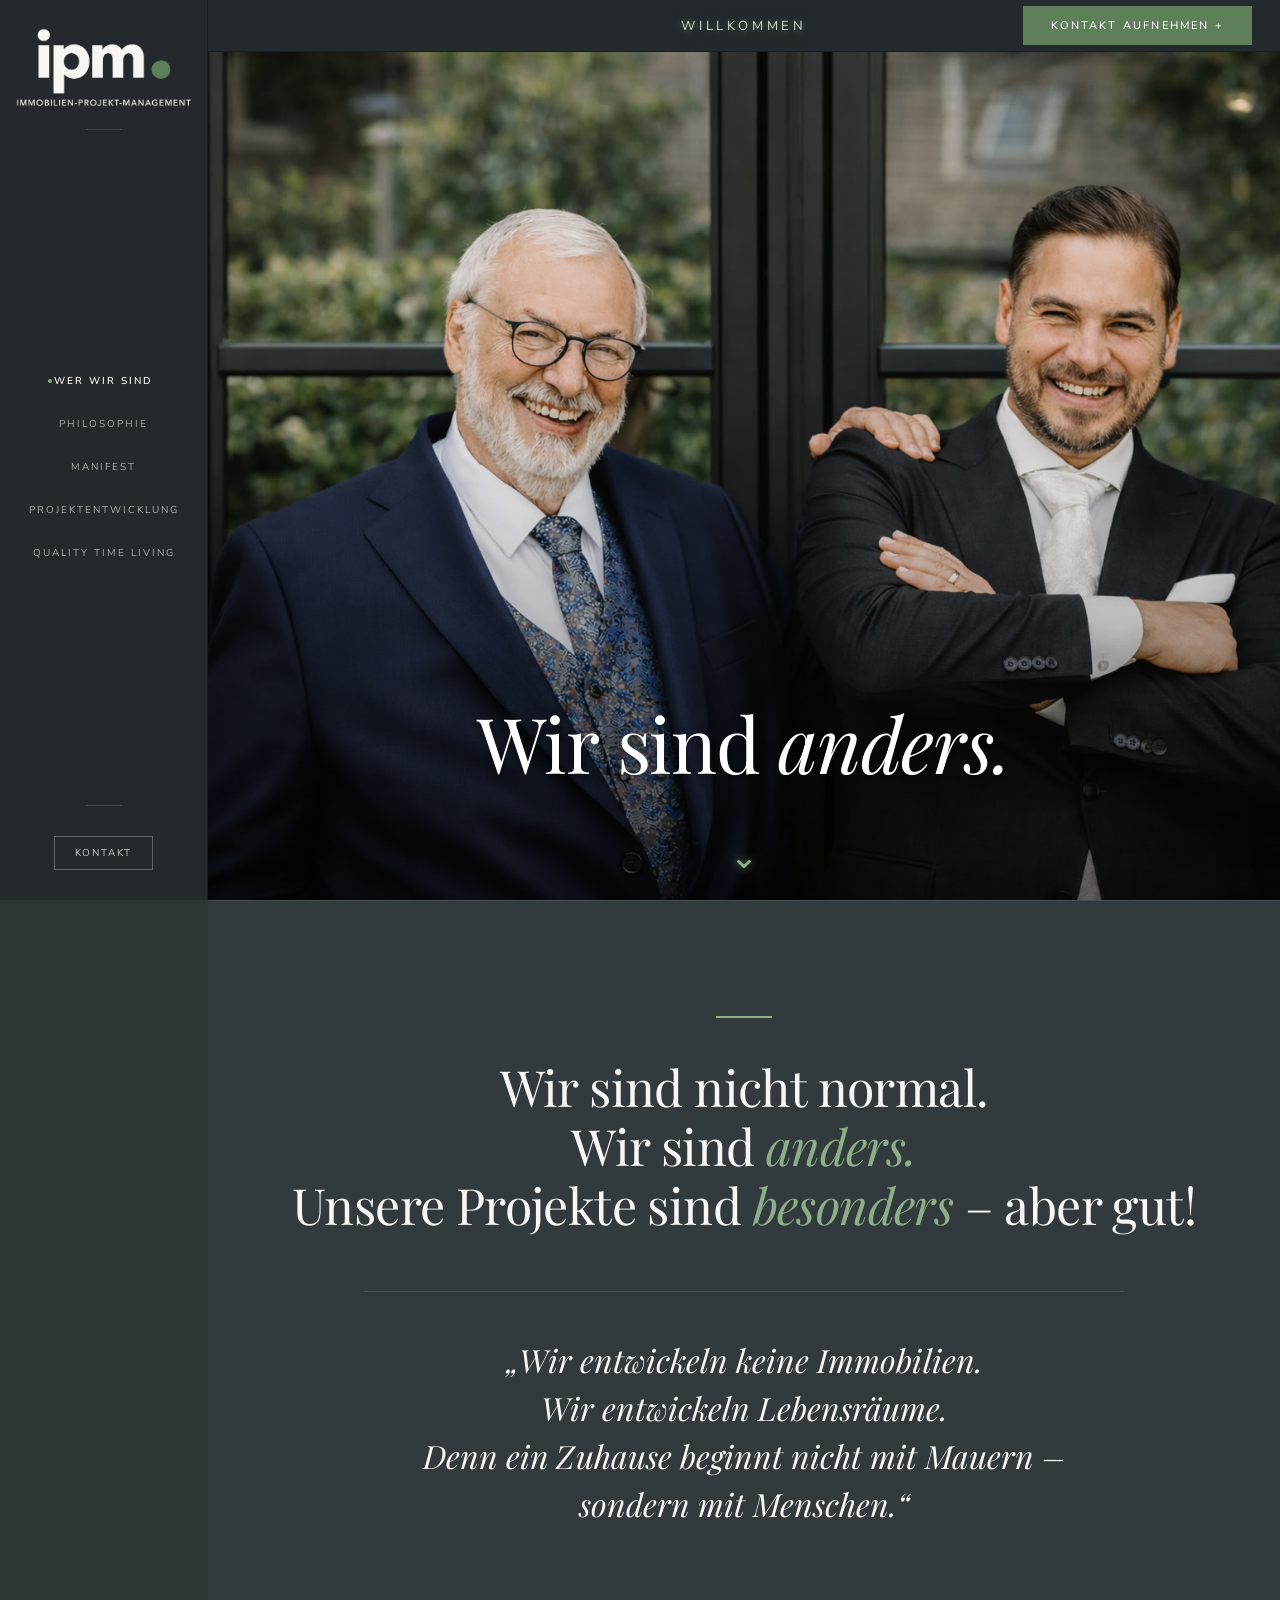
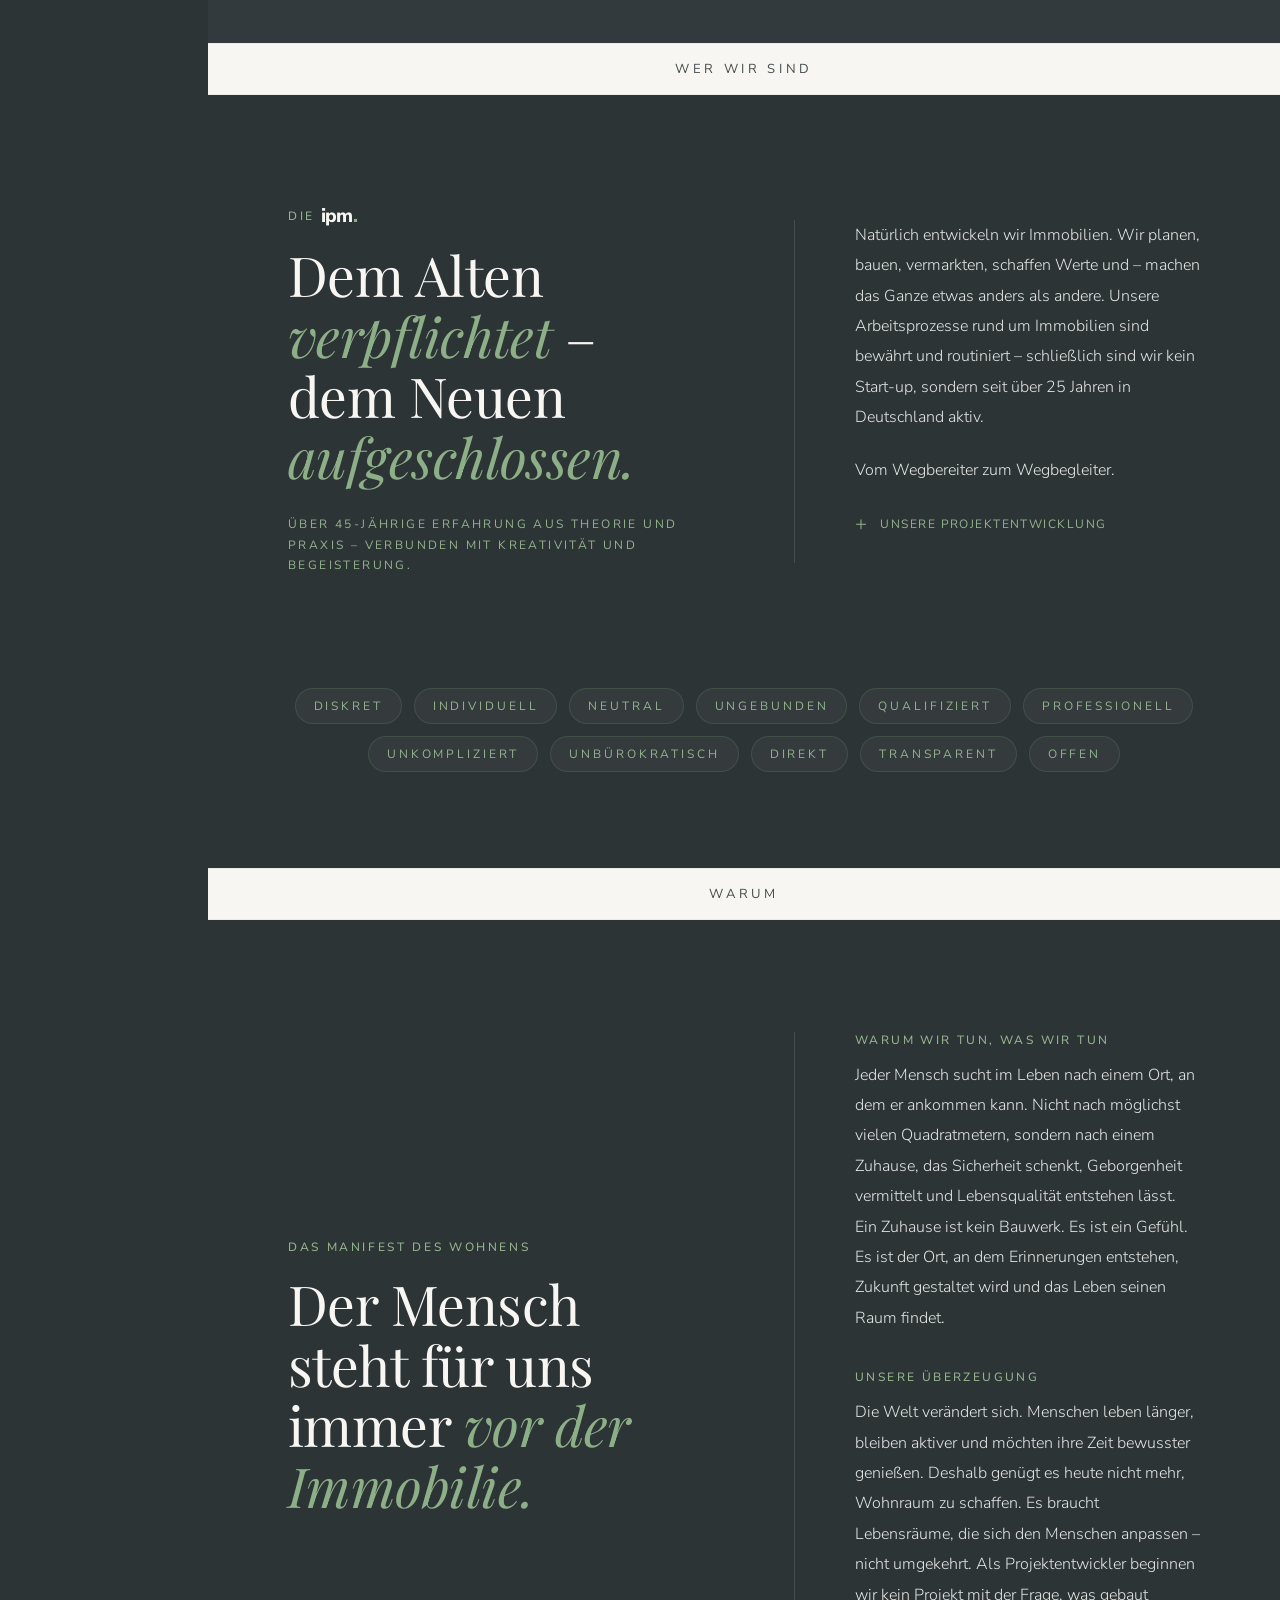
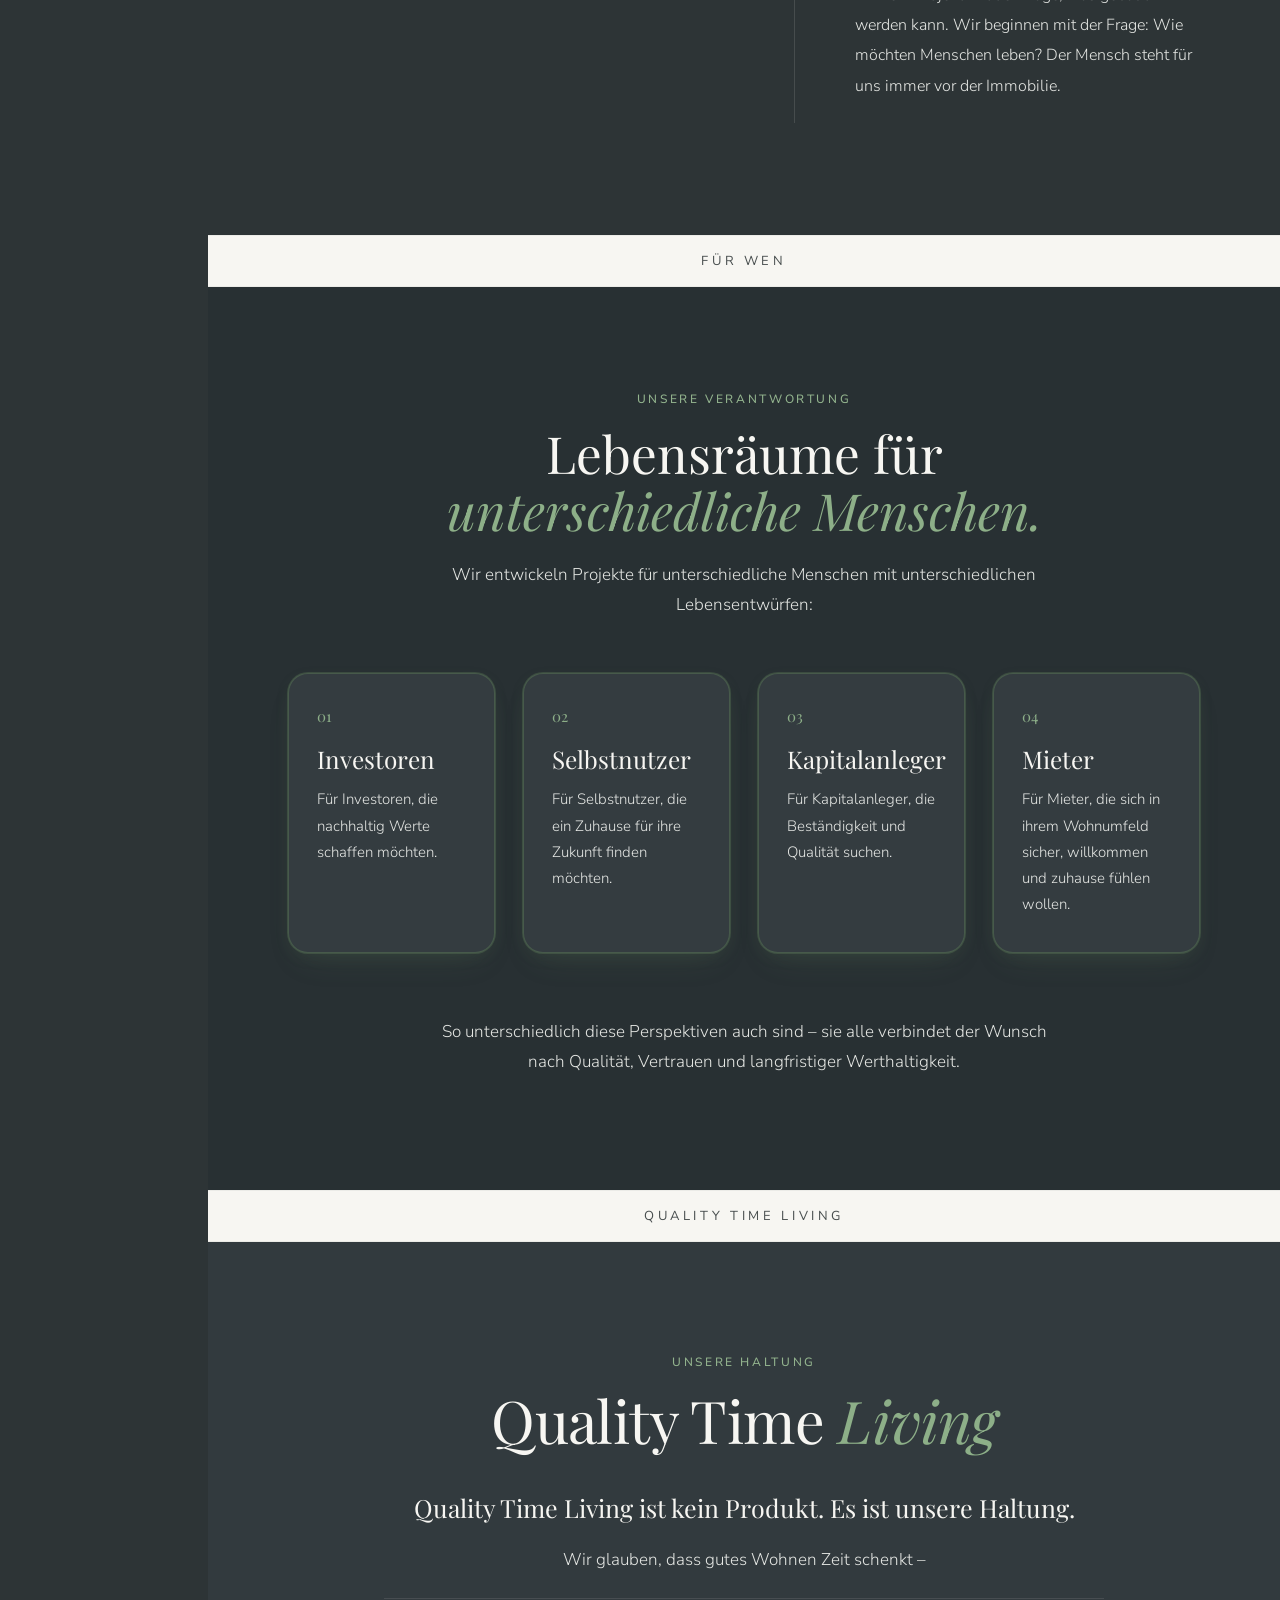
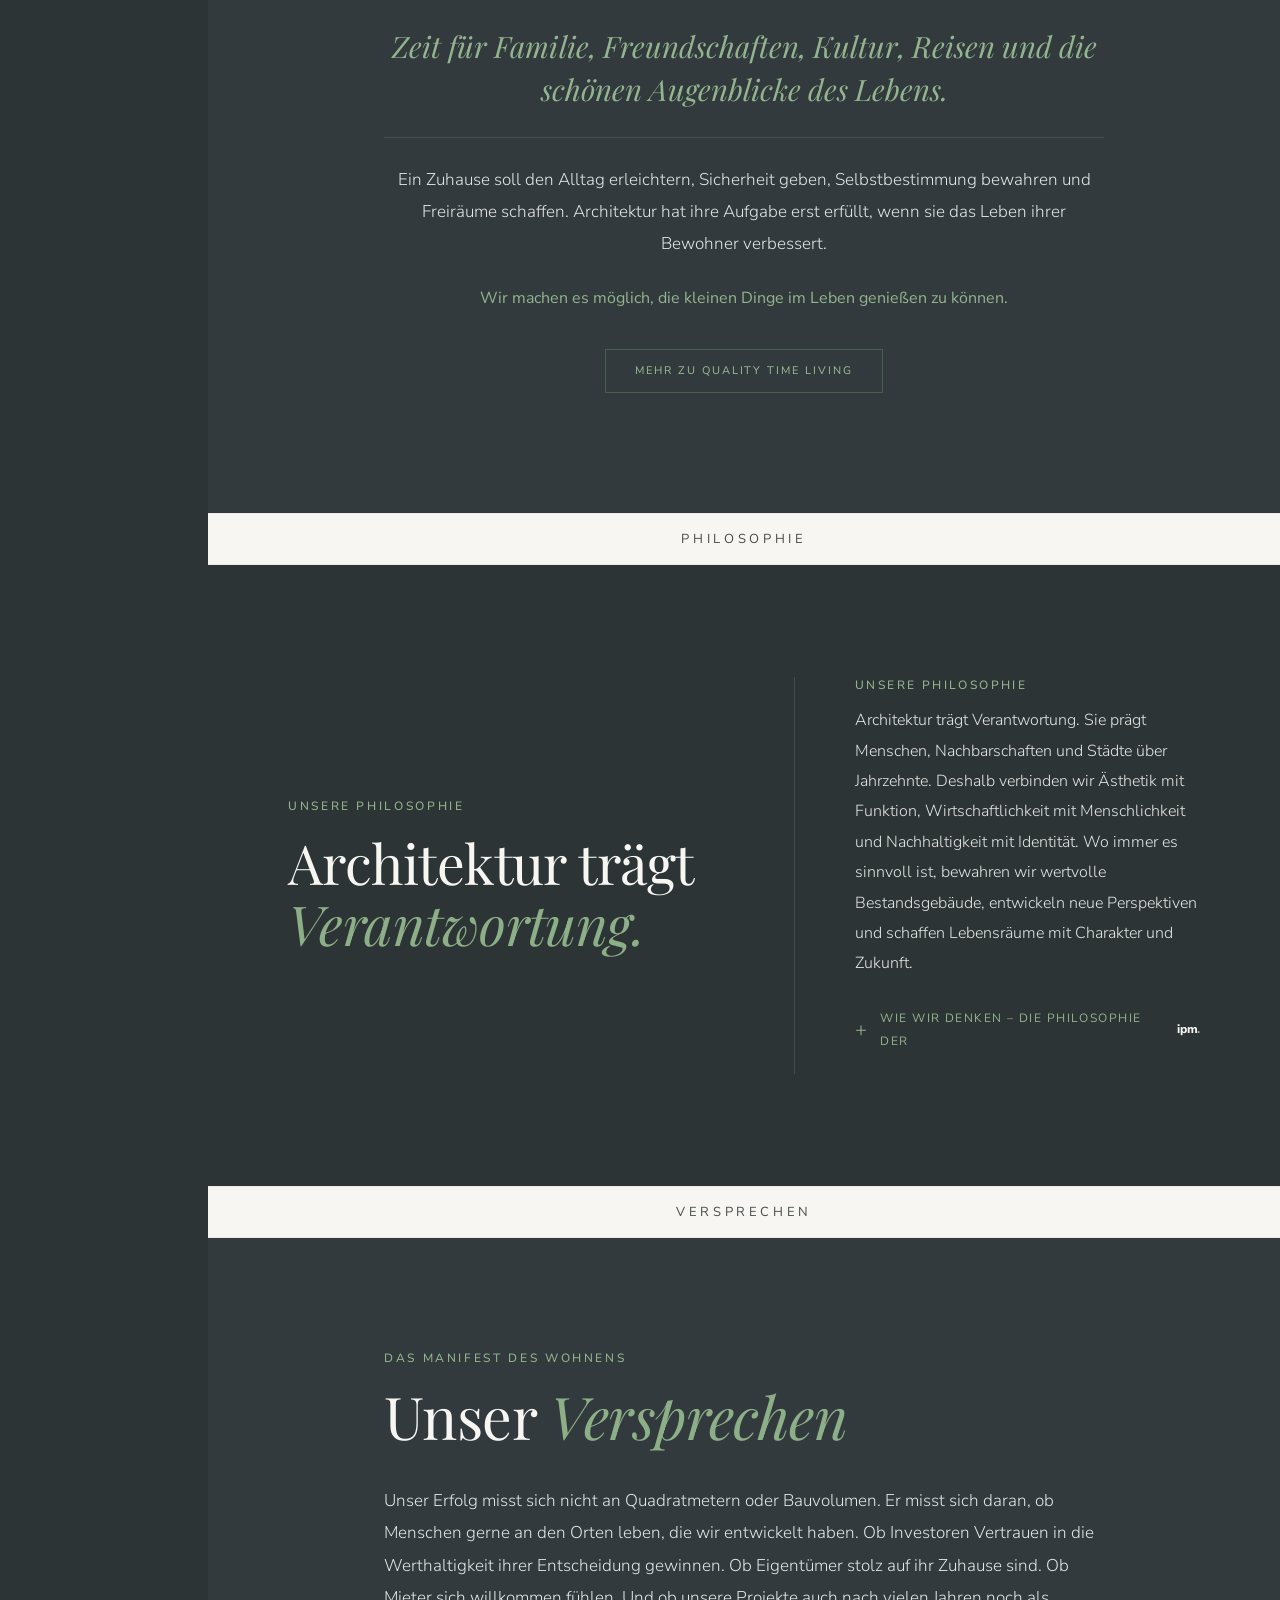
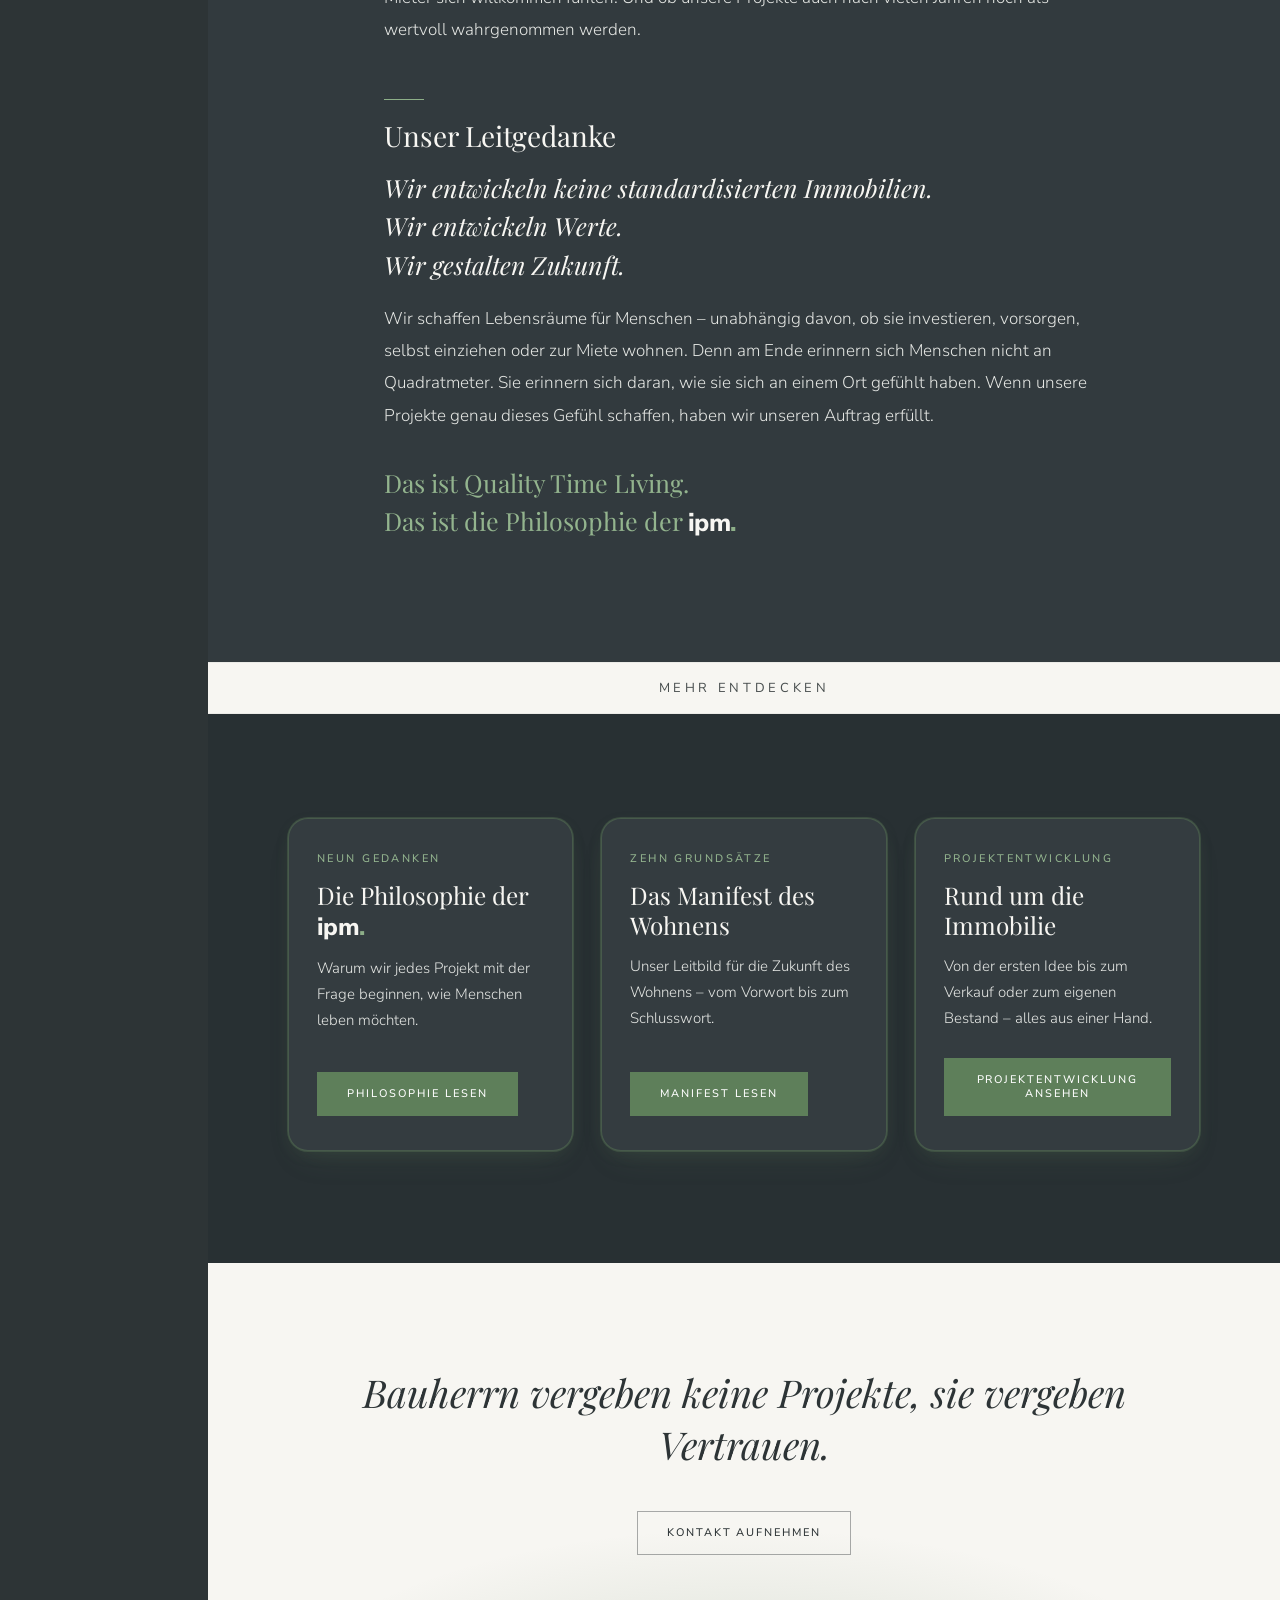
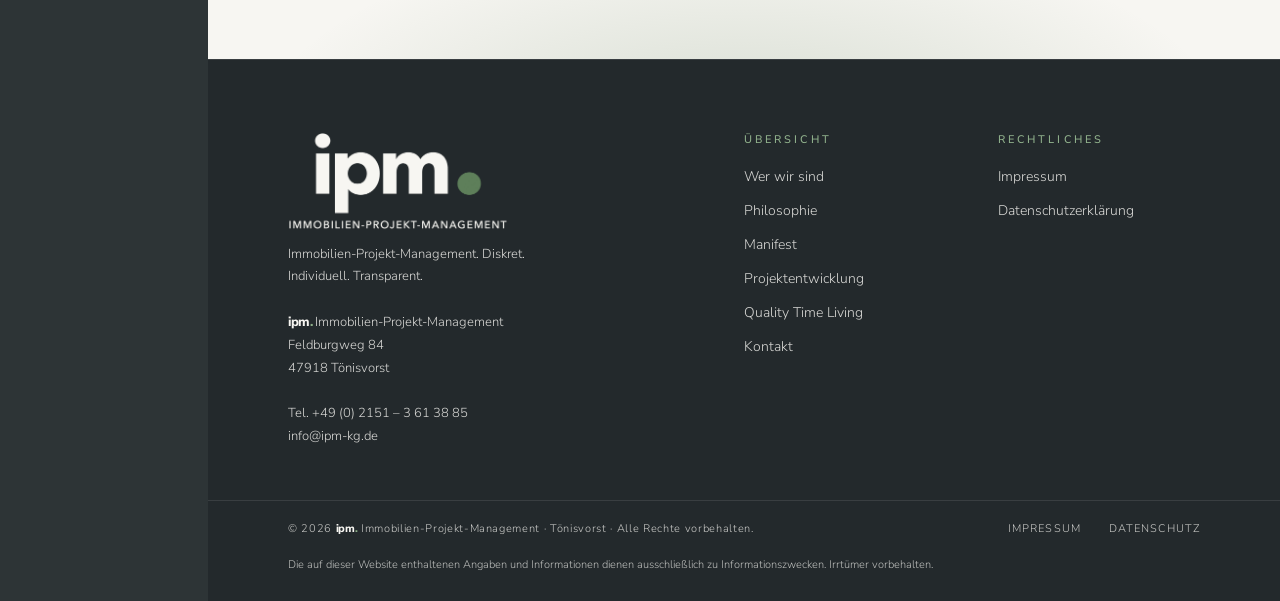
==== commit 190e77f3: "Eigenen Cursor entfernt, normaler Mauszeiger Co-Authored-By: Claude Opus 5.5 <noreply@anthropic.com>" ====
--- a/index.html
+++ b/index.html
@@ -14,8 +14,6 @@
 </head>
 <body class="seite-start">
 
-<div id="cursor"></div>
-<div id="cursor-dot"></div>
 
 <div class="topbar" id="topbar">
   <button class="topbar-burger" id="mnavToggle" type="button" aria-label="Menü öffnen" aria-controls="mnav" aria-expanded="false">
--- a/assets/site.css
+++ b/assets/site.css
@@ -151,29 +151,9 @@
   padding-left: var(--sidebar-w);
   padding-top: var(--topbar-h);
 }
-@media (hover: hover) and (pointer: fine) {
-  body, a, button, summary { cursor: none; }
-}
 img { display: block; max-width: 100%; }
 a { color: inherit; text-decoration: none; }
 :focus-visible { outline: 2px solid var(--ox-lt); outline-offset: 3px; }
-
-/* ================================================================ CURSOR */
-#cursor {
-  position: fixed; width: 36px; height: 36px;
-  border: 1.5px solid var(--ox); border-radius: 50%;
-  pointer-events: none; z-index: 9999;
-  transform: translate(-50%,-50%);
-  transition: width .25s ease, height .25s ease, border-color .25s ease, background .25s ease;
-}
-#cursor.is-hover { width: 52px; height: 52px; background: rgba(var(--accent-rgb),.06); border-color: var(--ox-lt); }
-#cursor-dot {
-  position: fixed; width: 3px; height: 3px;
-  background: var(--ox); border-radius: 50%;
-  pointer-events: none; z-index: 10000;
-  transform: translate(-50%,-50%);
-}
-@media not ((hover: hover) and (pointer: fine)) { #cursor, #cursor-dot { display: none; } }
 
 /* ================================================================ SIDEBAR */
 .sidebar {
@@ -1007,7 +987,7 @@
 /* ================================================================ DRUCK (Manifest als PDF) */
 @media print {
   body { padding: 0; background: #fff; }
-  .sidebar, .topbar, .mnav, #cursor, #cursor-dot, .inhalt, .drucken-zeile, .abschluss .knopf-zeile, .hero-scroll { display: none !important; }
+  .sidebar, .topbar, .mnav, .inhalt, .drucken-zeile, .abschluss .knopf-zeile, .hero-scroll { display: none !important; }
   .mit-inhalt { display: block; }
   .reveal { opacity: 1 !important; transform: none !important; }
   .section-divider { background: none; border-bottom: 1px solid #ccc; height: auto; padding: 8px 0; }
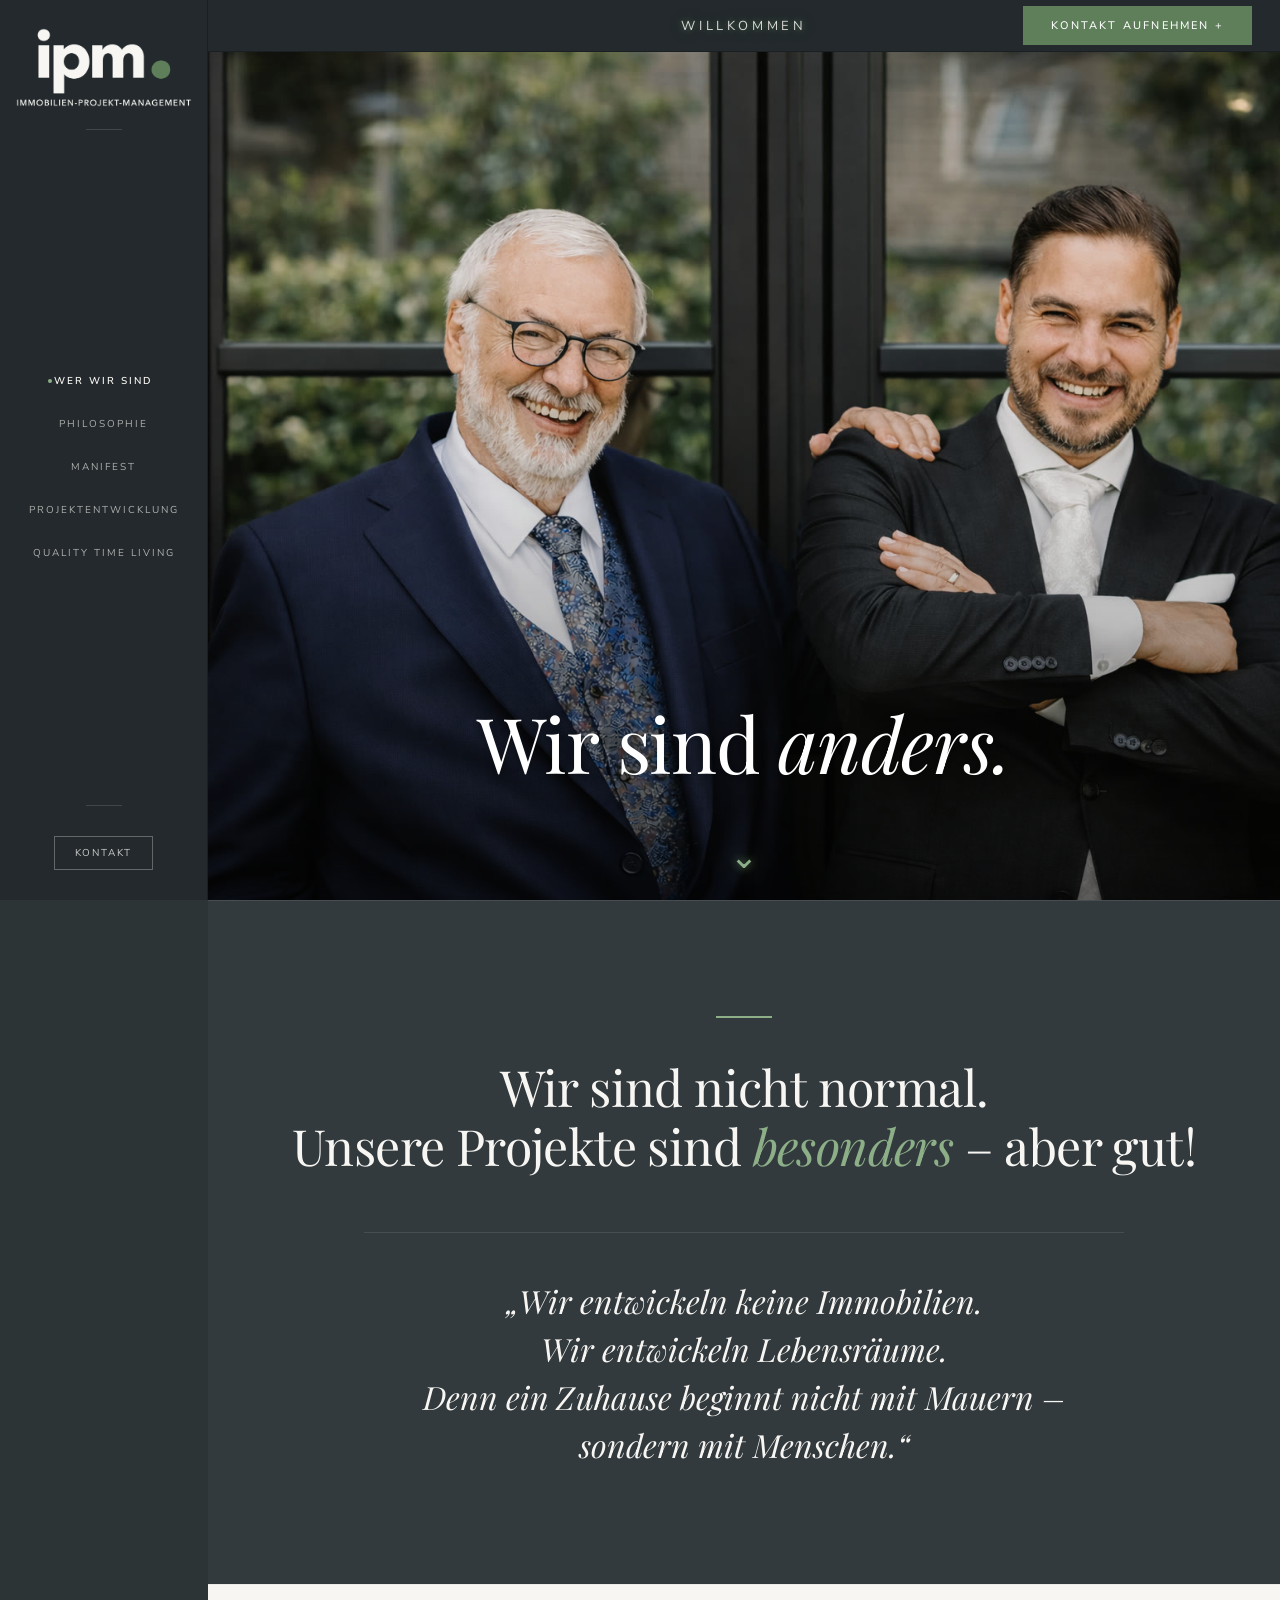
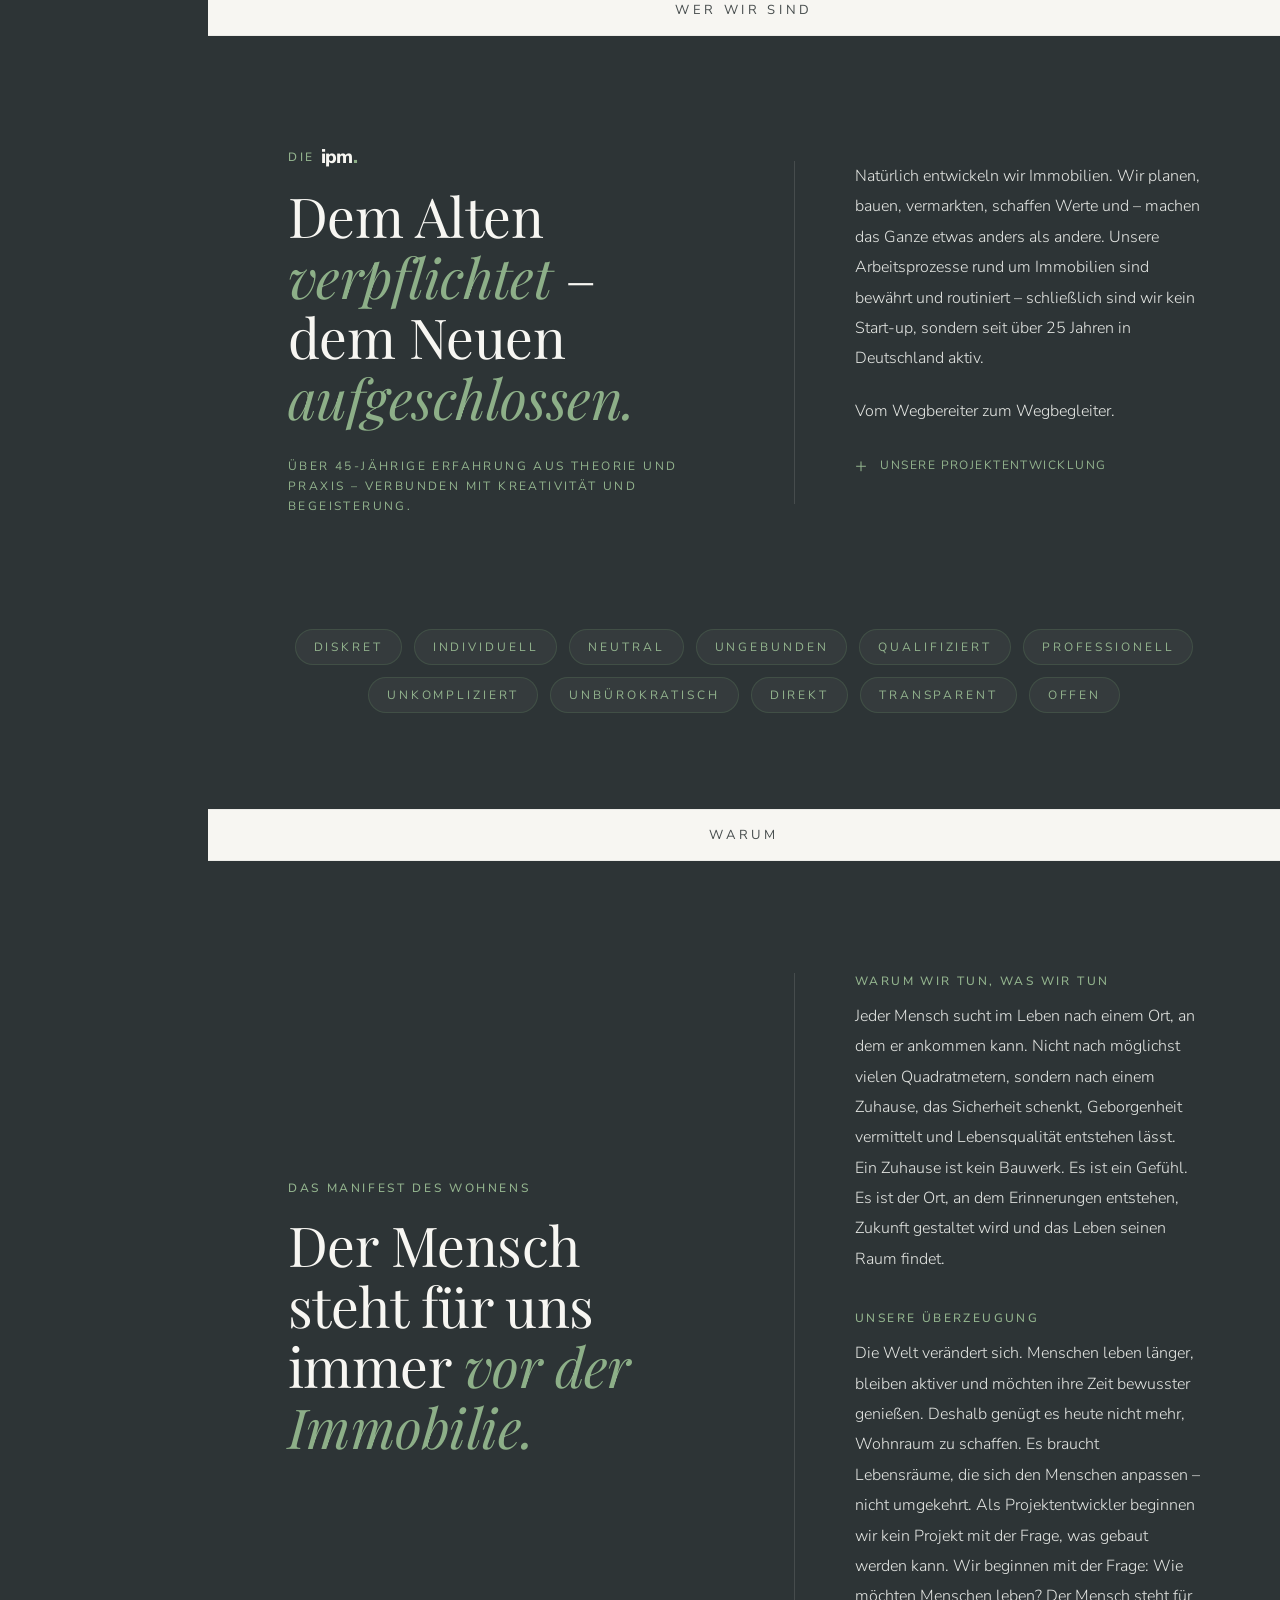
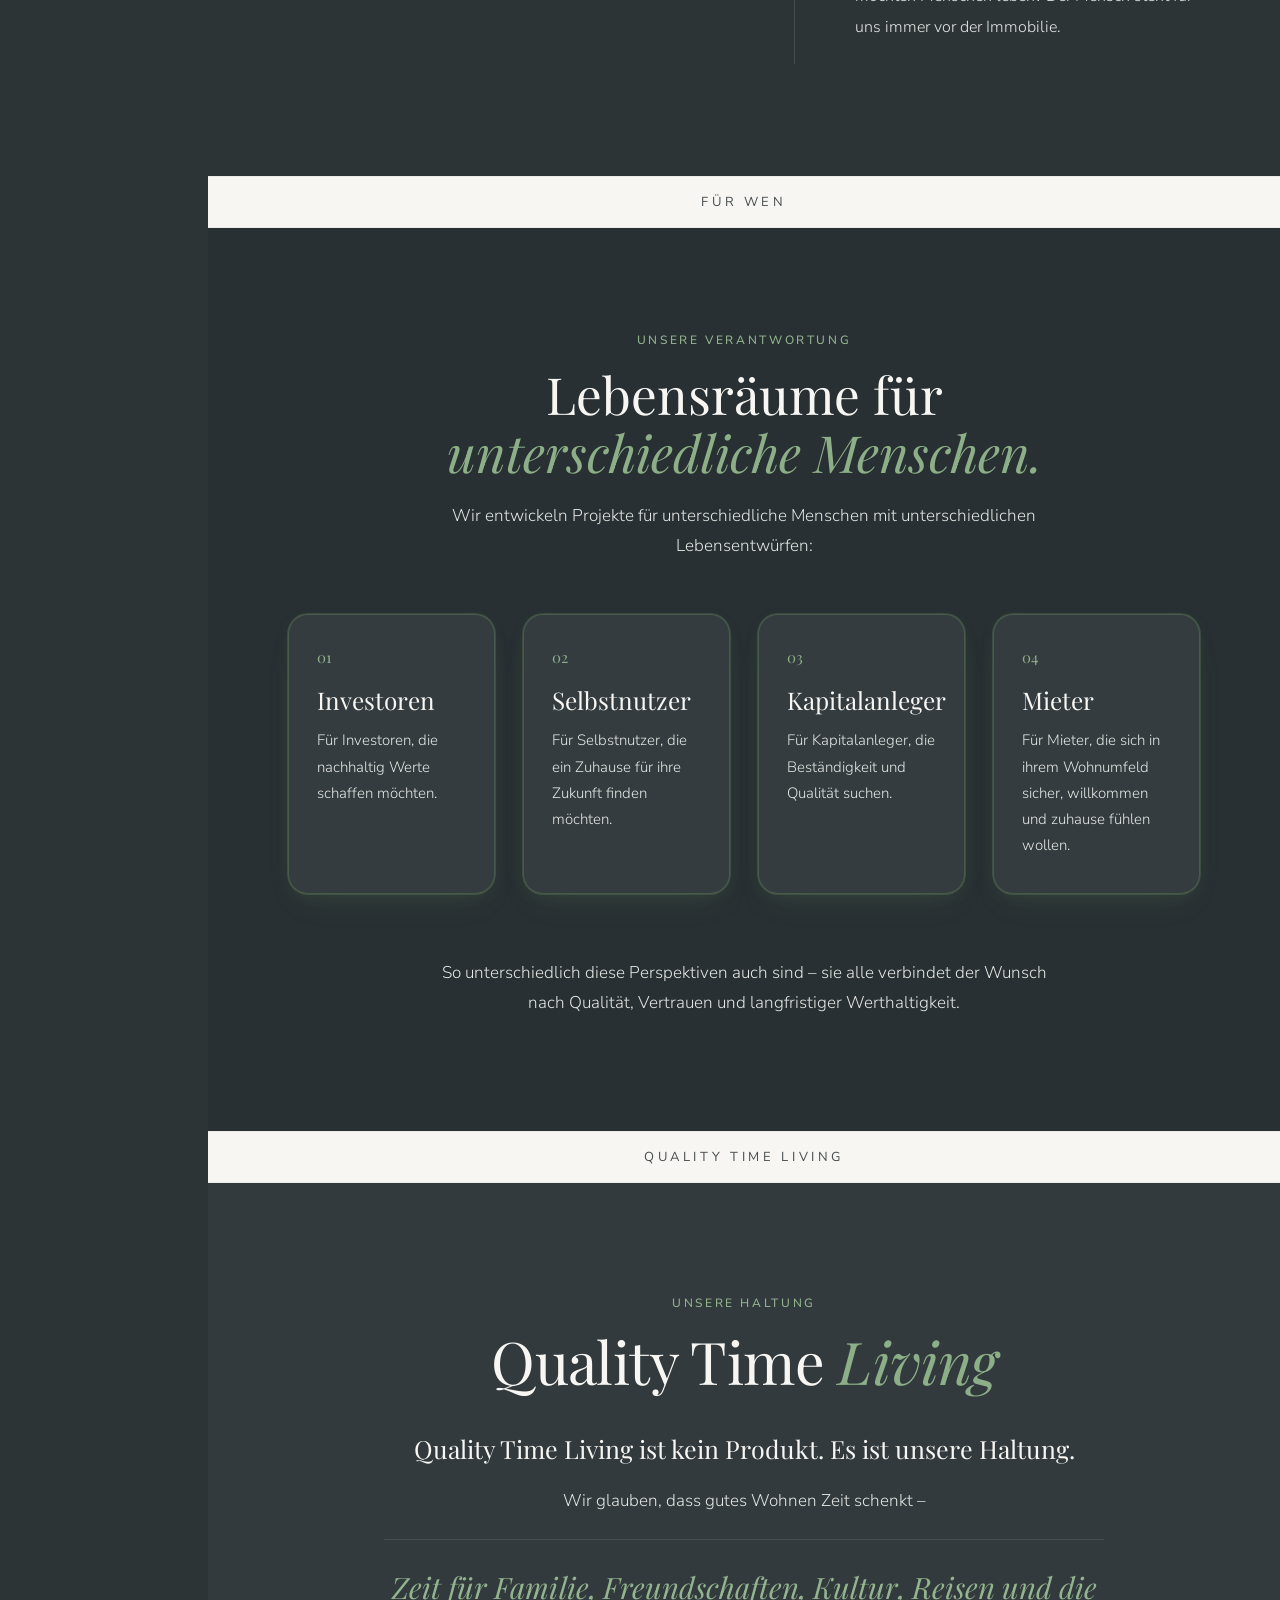
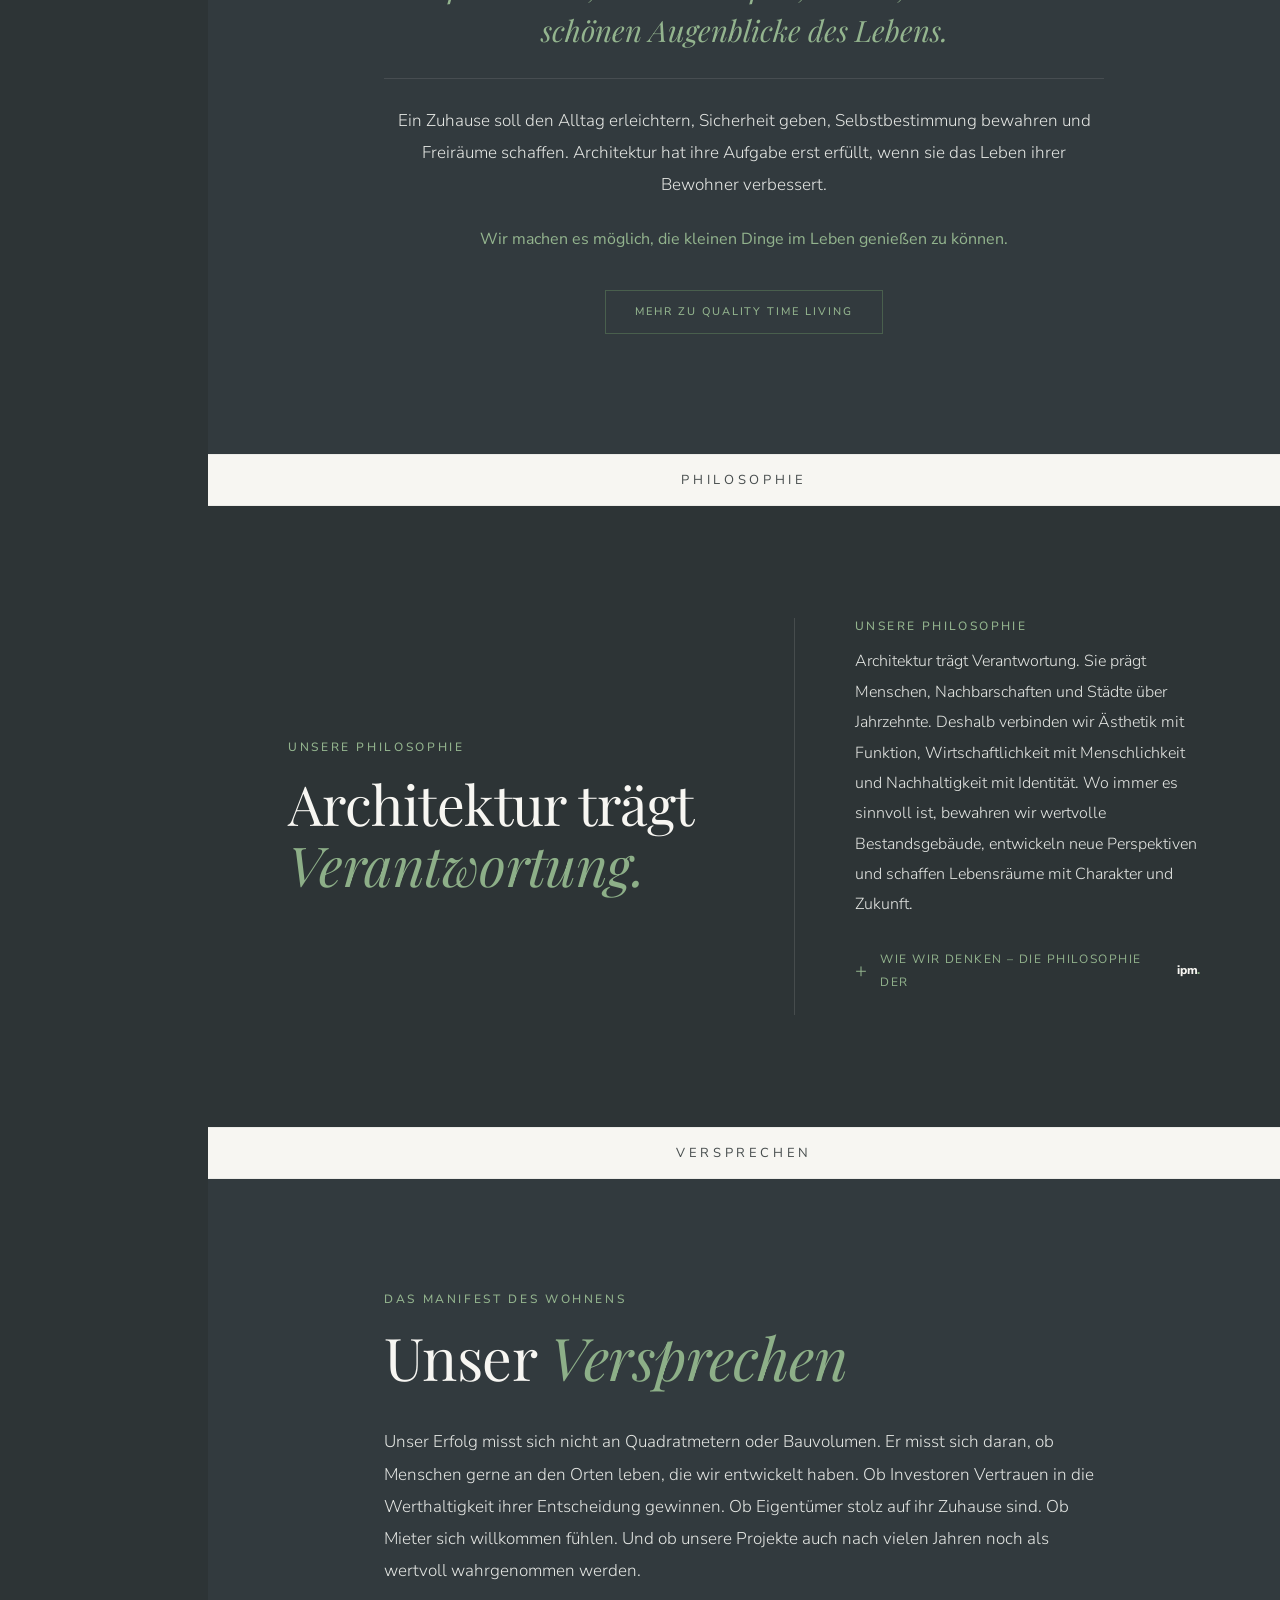
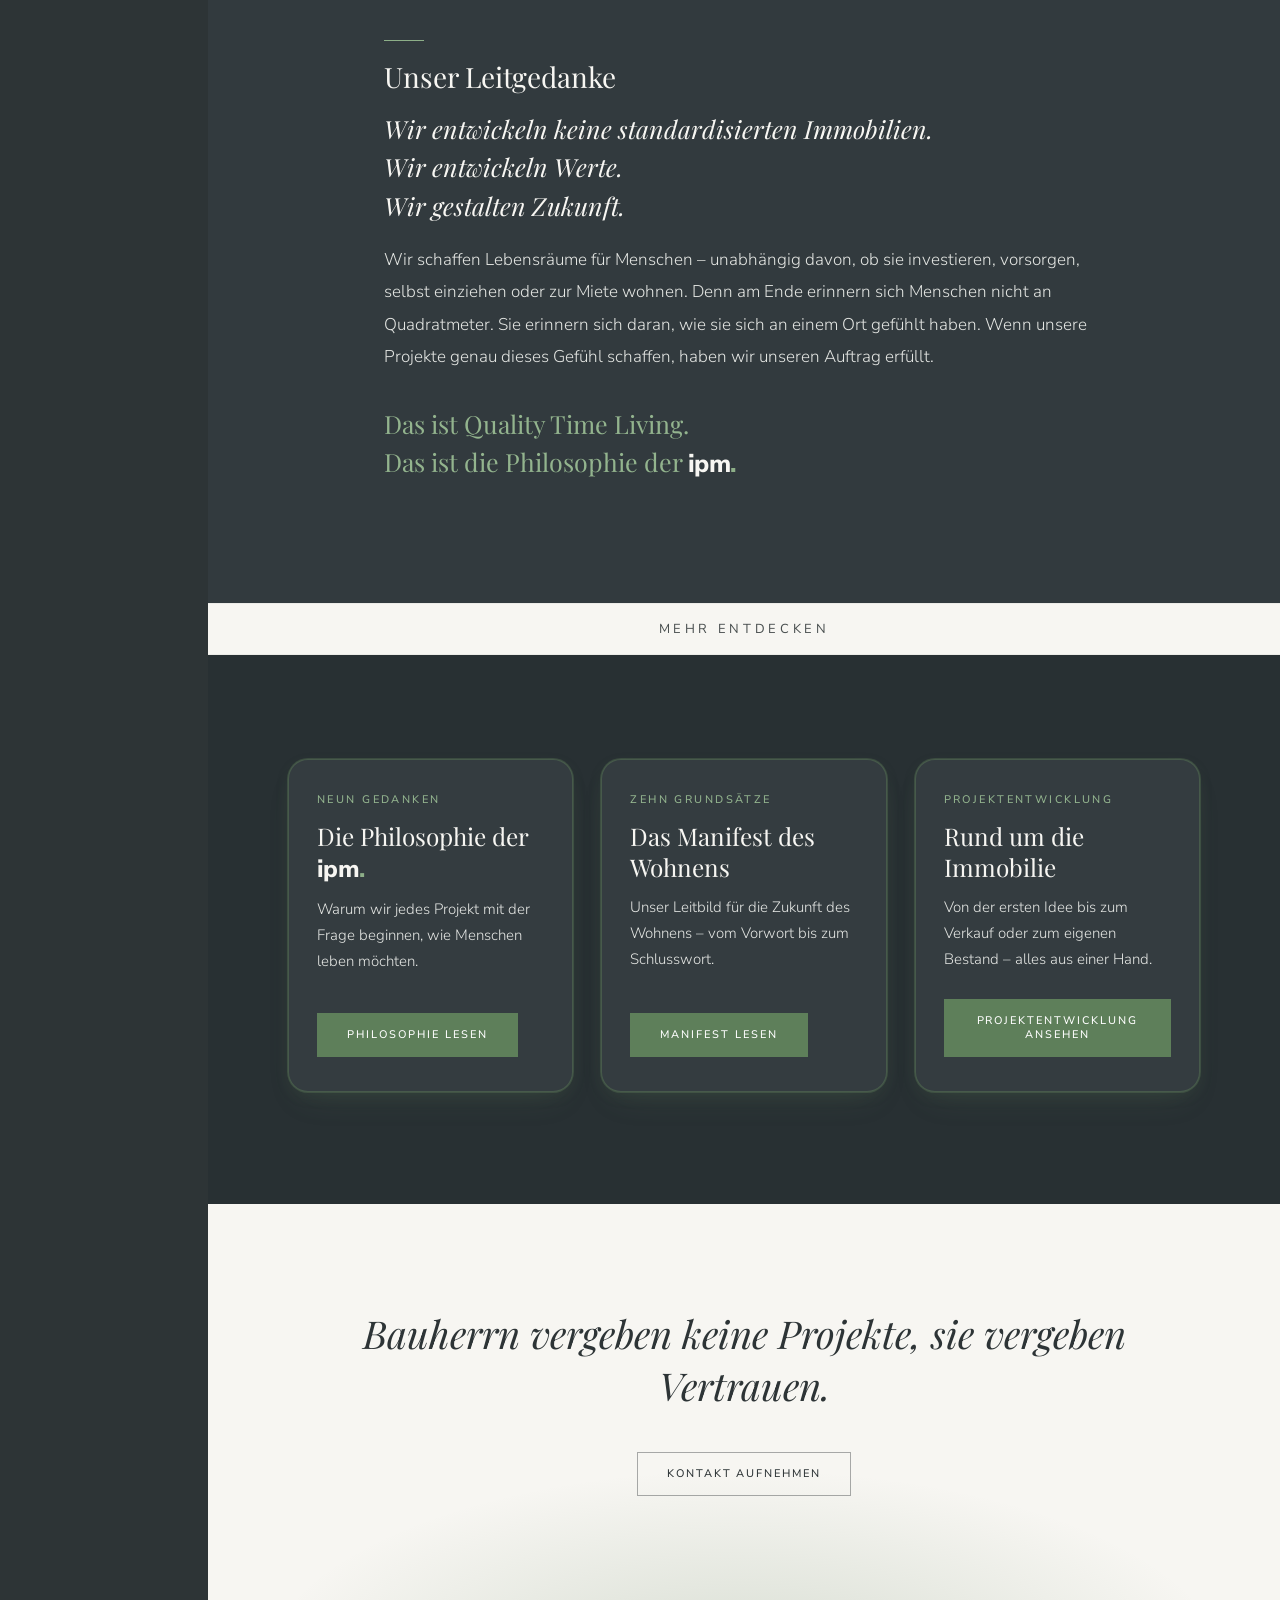
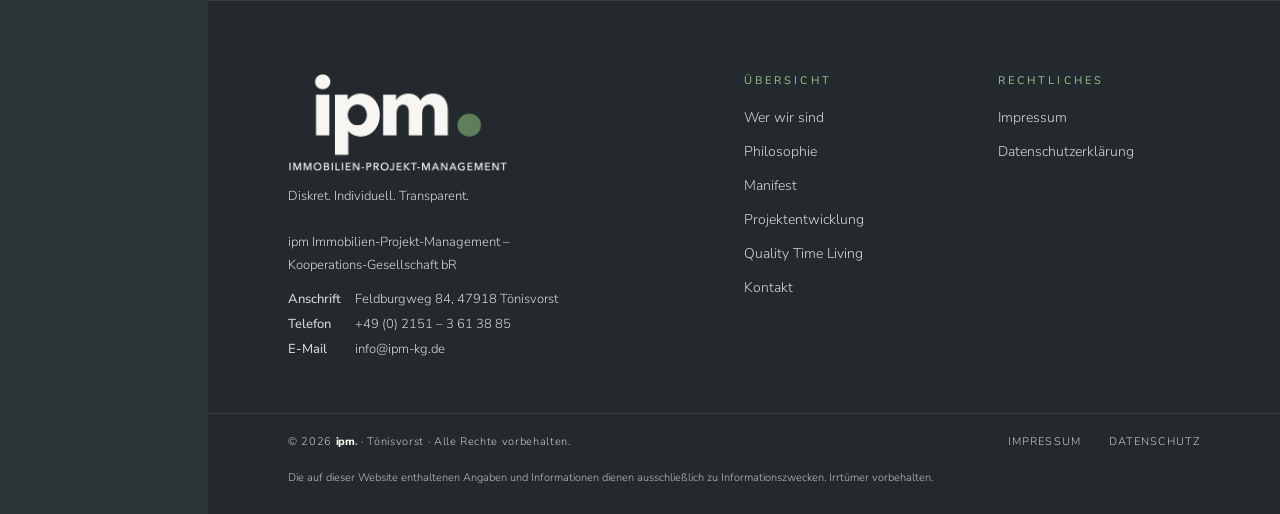
==== commit 1a56345f: "Fußzeile mit einem Firmennamen und gleichen Beschriftungen, Hero am Handy randlos Wünsche Sebastian " ====
--- a/index.html
+++ b/index.html
@@ -71,7 +71,7 @@
 <div class="claim" id="inhalt">
   <div class="claim-inner reveal">
     <div class="claim-rule"></div>
-    <p class="einstieg-zeilen">Wir sind nicht normal.<br>Wir sind <em>anders.</em><br>Unsere Projekte sind <em>besonders</em> – aber gut!</p>
+    <p class="einstieg-zeilen">Wir sind nicht normal.<br>Unsere Projekte sind <em>besonders</em> – aber gut!</p>
 <p class="claim-quote">„Wir entwickeln keine Immobilien.<br>Wir entwickeln Lebensräume.<br>Denn ein <span class="q-wort"><span class="q">Z</span>uhause</span> beginnt nicht mit Mauern – sondern mit Menschen.“</p>
   </div>
 </div>
@@ -171,13 +171,14 @@
   <div class="footer-main">
     <div>
       <img src="assets/marke-2026-11/ipm-logo-auf-hell.png" alt="ipm. Immobilien-Projekt-Management" class="footer-logo logo-auf-hell" width="900" height="402"><img src="assets/marke-2026-11/ipm-logo-auf-dunkel.png" alt="ipm. Immobilien-Projekt-Management" class="footer-logo logo-auf-dunkel" width="900" height="402">
-      <p class="footer-tagline">Immobilien-Projekt-Management. Diskret. Individuell. Transparent.</p>
+      <p class="footer-tagline">Diskret. Individuell. Transparent.</p>
       <div class="footer-address">
-        <span class="ipm-marke">ipm<span class="ipm-punkt">.</span></span> Immobilien-Projekt-Management<br>
-        Feldburgweg 84<br>
-        47918 Tönisvorst<br><br>
-        Tel. <a href="tel:+4921513613885">+49 (0) 2151 – 3 61 38 85</a><br>
-        <a href="mailto:info@ipm-kg.de">info@ipm-kg.de</a>
+        <p class="footer-firma">ipm Immobilien-Projekt-Management –<br>Kooperations-Gesellschaft bR</p>
+        <dl class="footer-kontakt">
+          <dt>Anschrift</dt><dd>Feldburgweg 84, 47918 Tönisvorst</dd>
+          <dt>Telefon</dt><dd><a href="tel:+4921513613885">+49 (0) 2151 – 3 61 38 85</a></dd>
+          <dt>E-Mail</dt><dd><a href="mailto:info@ipm-kg.de">info@ipm-kg.de</a></dd>
+        </dl>
       </div>
     </div>
     <div class="footer-col">
@@ -200,7 +201,7 @@
     </div>
   </div>
   <div class="footer-bottom">
-    <span class="footer-copy">© 2026 <span class="ipm-marke">ipm<span class="ipm-punkt">.</span></span> Immobilien-Projekt-Management · Tönisvorst · Alle Rechte vorbehalten.</span>
+    <span class="footer-copy">© 2026 <span class="ipm-marke">ipm<span class="ipm-punkt">.</span></span> · Tönisvorst · Alle Rechte vorbehalten.</span>
     <div class="footer-legal-links">
       <a href="impressum/">Impressum</a>
       <a href="datenschutz/">Datenschutz</a>
--- a/assets/site.css
+++ b/assets/site.css
@@ -840,6 +840,10 @@
 .footer-tagline { font-size: 13px; font-weight: 300; color: rgba(var(--ink-rgb),.85); line-height: 1.65; max-width: 280px; margin: 14px 0 24px; }
 .footer-address { font-size: 13px; font-weight: 300; color: rgba(var(--ink-rgb),.85); line-height: 1.75; }
 .footer-address a:hover { color: var(--ox); }
+.footer-firma { margin: 0 0 12px; }
+.footer-kontakt { display: grid; grid-template-columns: auto 1fr; column-gap: 14px; row-gap: 2px; align-items: baseline; margin: 0; }
+.footer-kontakt dt { font-weight: 500; }
+.footer-kontakt dd { margin: 0; }
 .footer-col h2 {
   font-family: var(--font-sans);
   font-size: 11px; font-weight: 500;
@@ -938,8 +942,11 @@
   /* ---- Hero Handy (18.11.26): ganzes Video im 3:2-Format, damit beide Personen ganz zu sehen sind.
      Slogan wieder im Video (Wunsch Kerem), unten über einem weichen dunklen Verlauf – unter den
      Gesichtern, nicht darüber. ---- */
-  .hero { height: auto; min-height: 0; aspect-ratio: 1760 / 1176; background: #23292C; }
-  .hero-video { object-position: 50% 50%; }
+  /* 19.11.26 (Wunsch Sebastian): Bild randlos und hoch, füllt den Schirm in voller Breite.
+     Fast quadratisch (1 : 1,1), höchstens so hoch wie der Schirm unter der Kopfzeile; Ausschnitt so,
+     dass beide Personen im Bild bleiben. */
+  .hero { height: min(calc(100svh - var(--topbar-h)), calc(100vw * 1.1)); min-height: 0; aspect-ratio: auto; background: #23292C; }
+  .hero-video { object-position: 58% 50%; }
   .hero-overlay { background: linear-gradient(to top, rgba(0,0,0,.72) 0%, rgba(0,0,0,.45) 26%, rgba(0,0,0,0) 52%); }
   .hero-claim { bottom: 34px; padding: 0 20px; }
   .hero-claim h1 { font-size: clamp(30px, 8.6vw, 52px); }
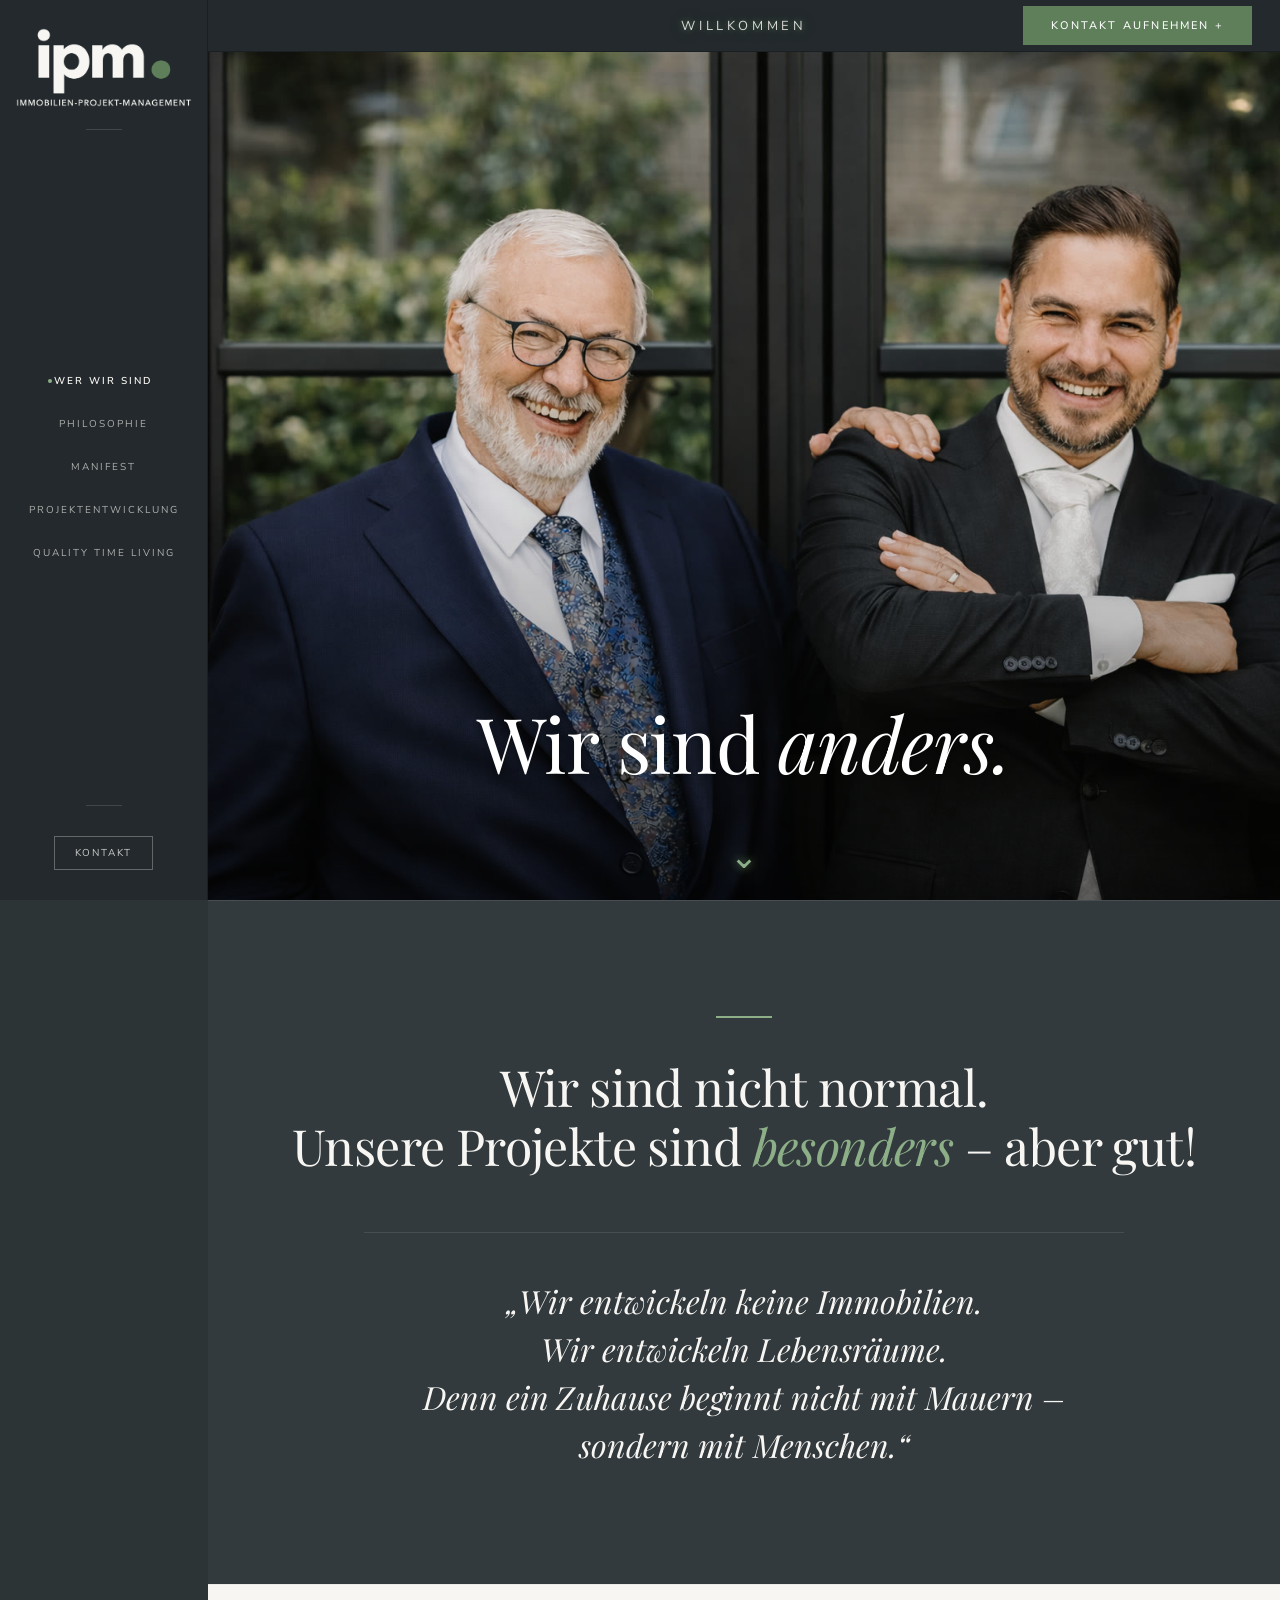
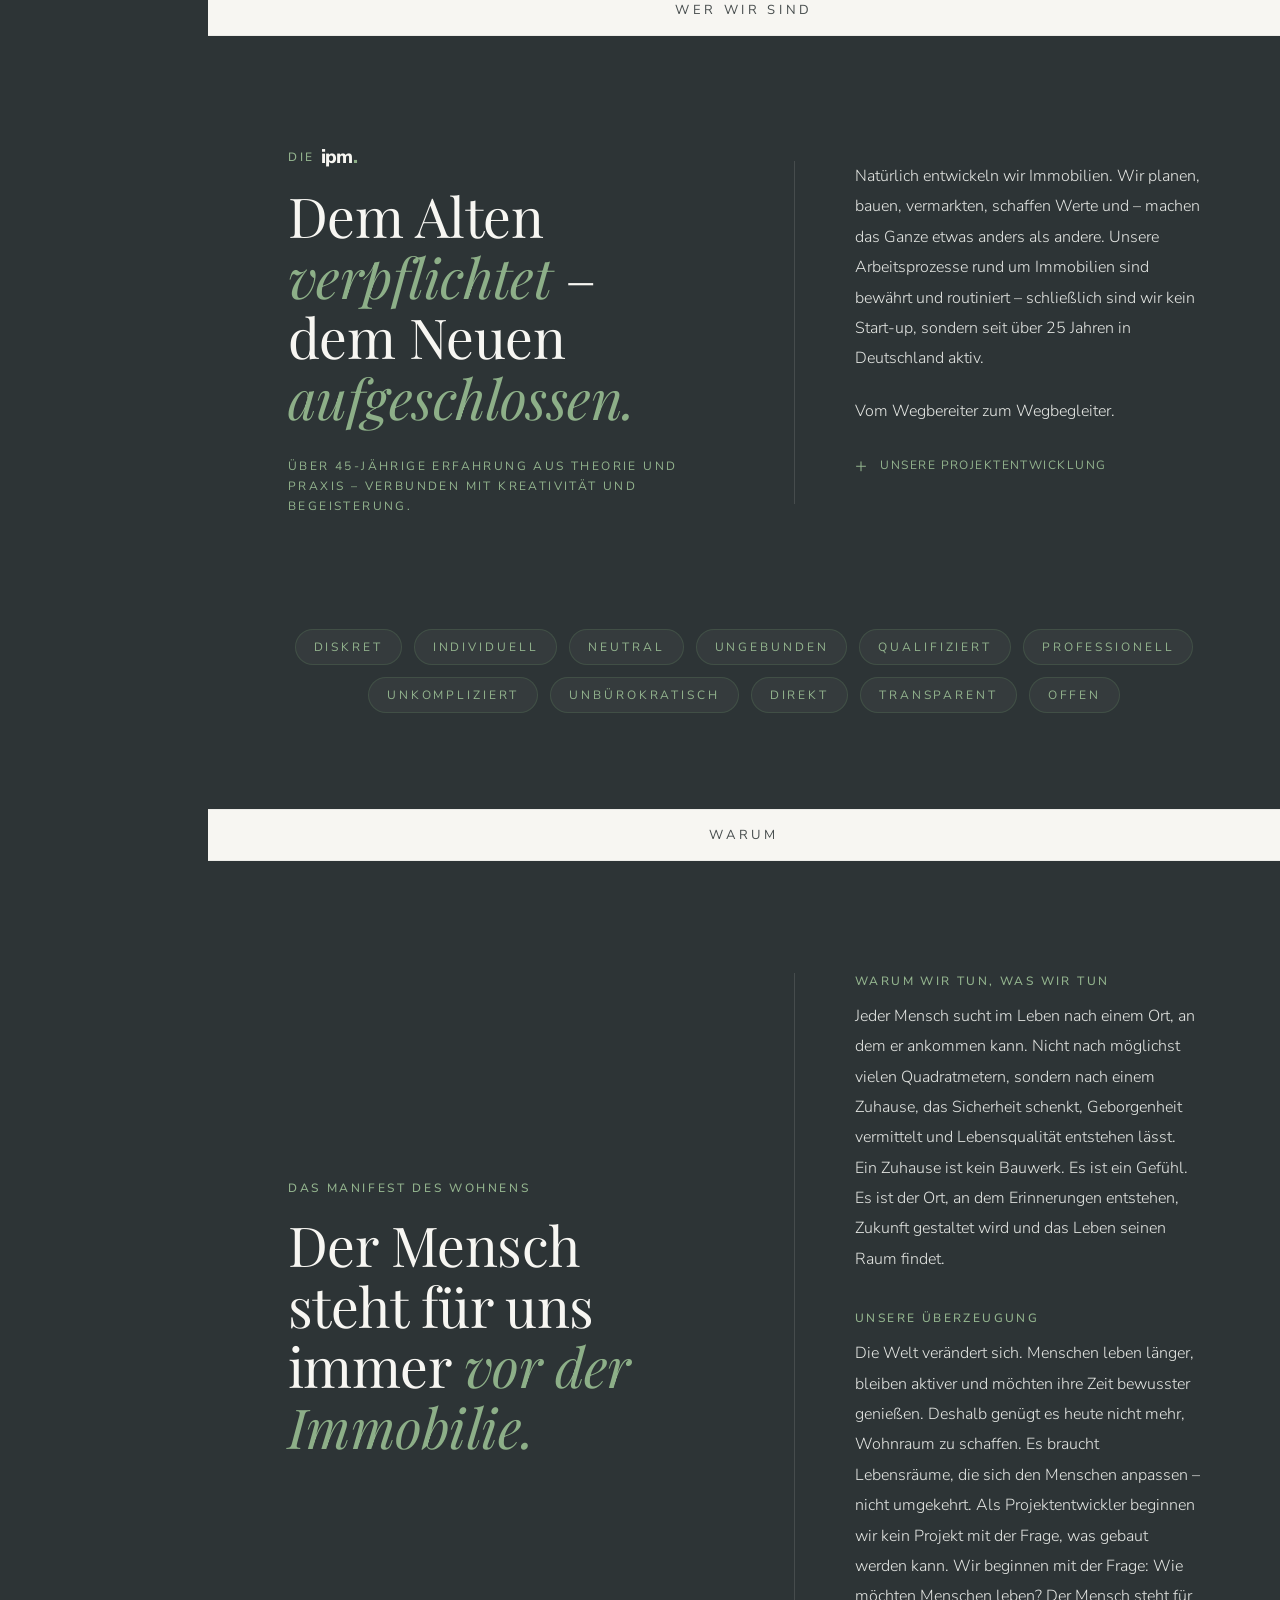
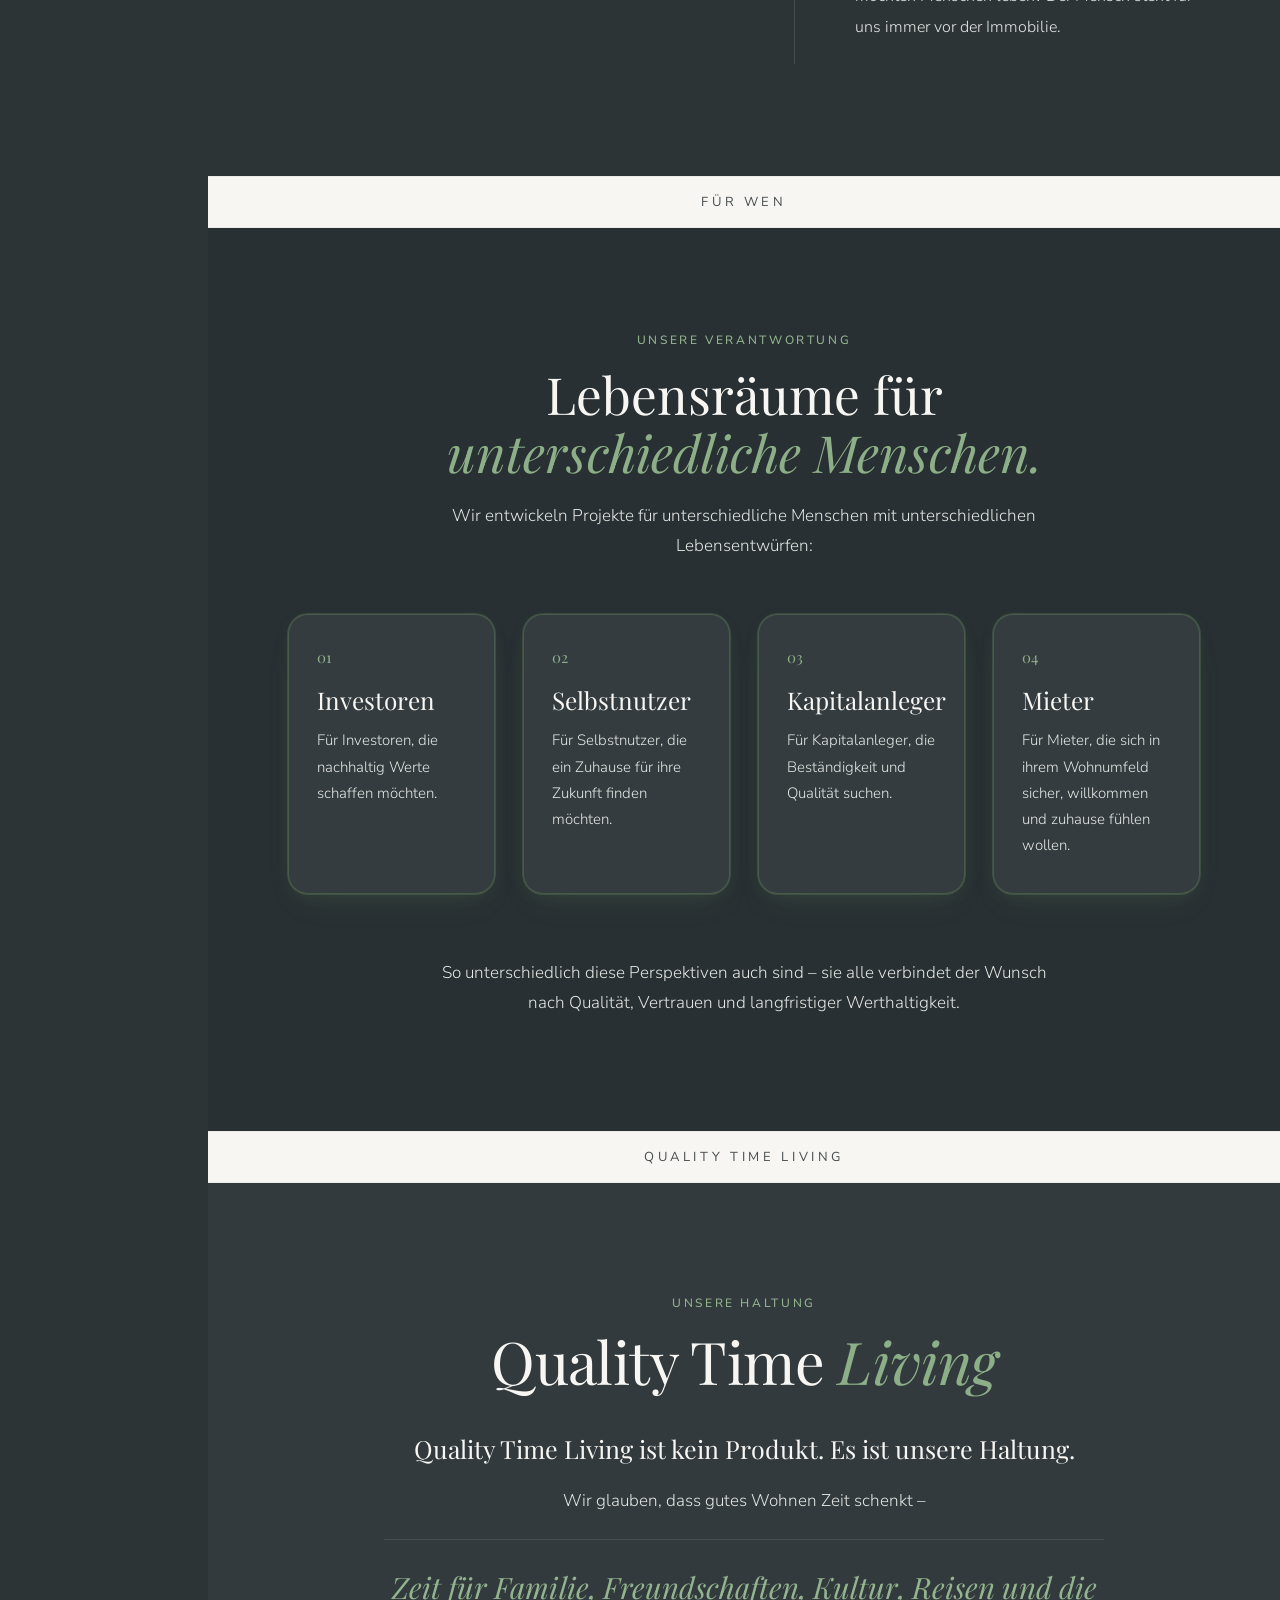
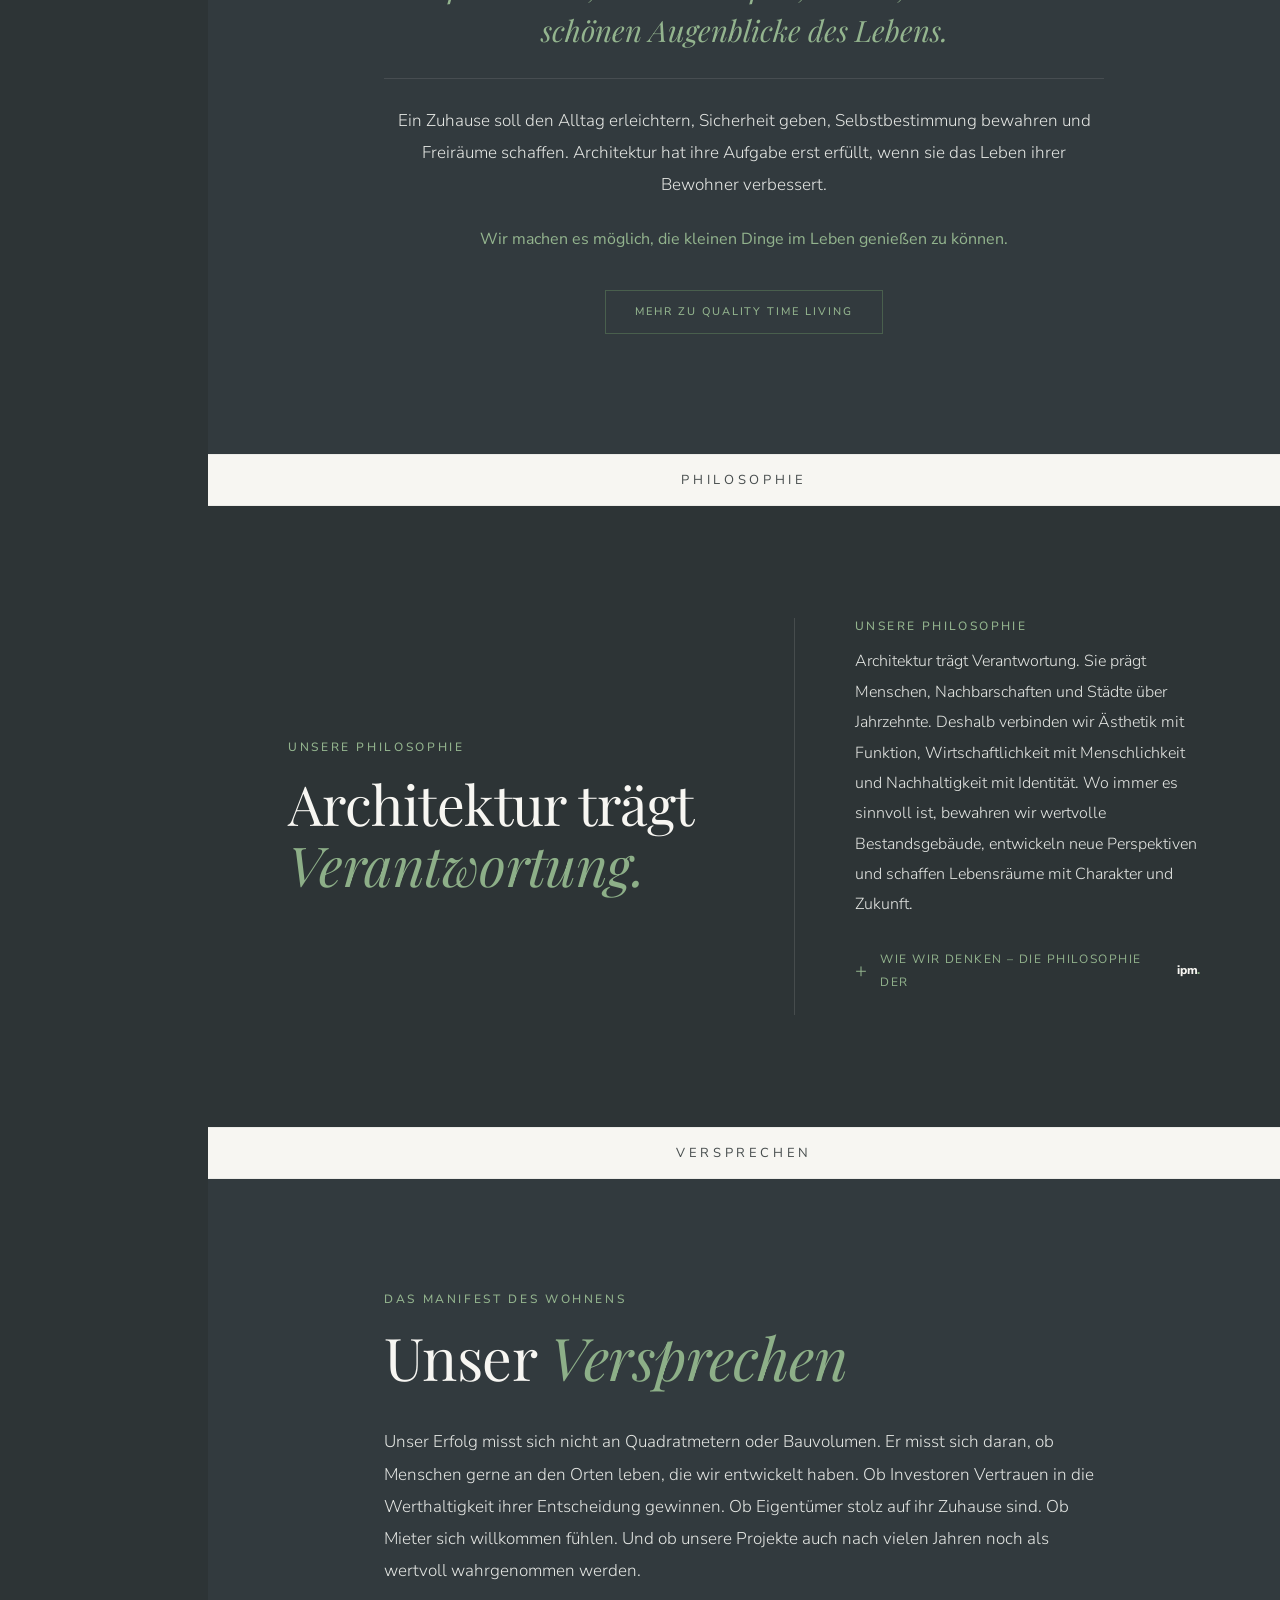
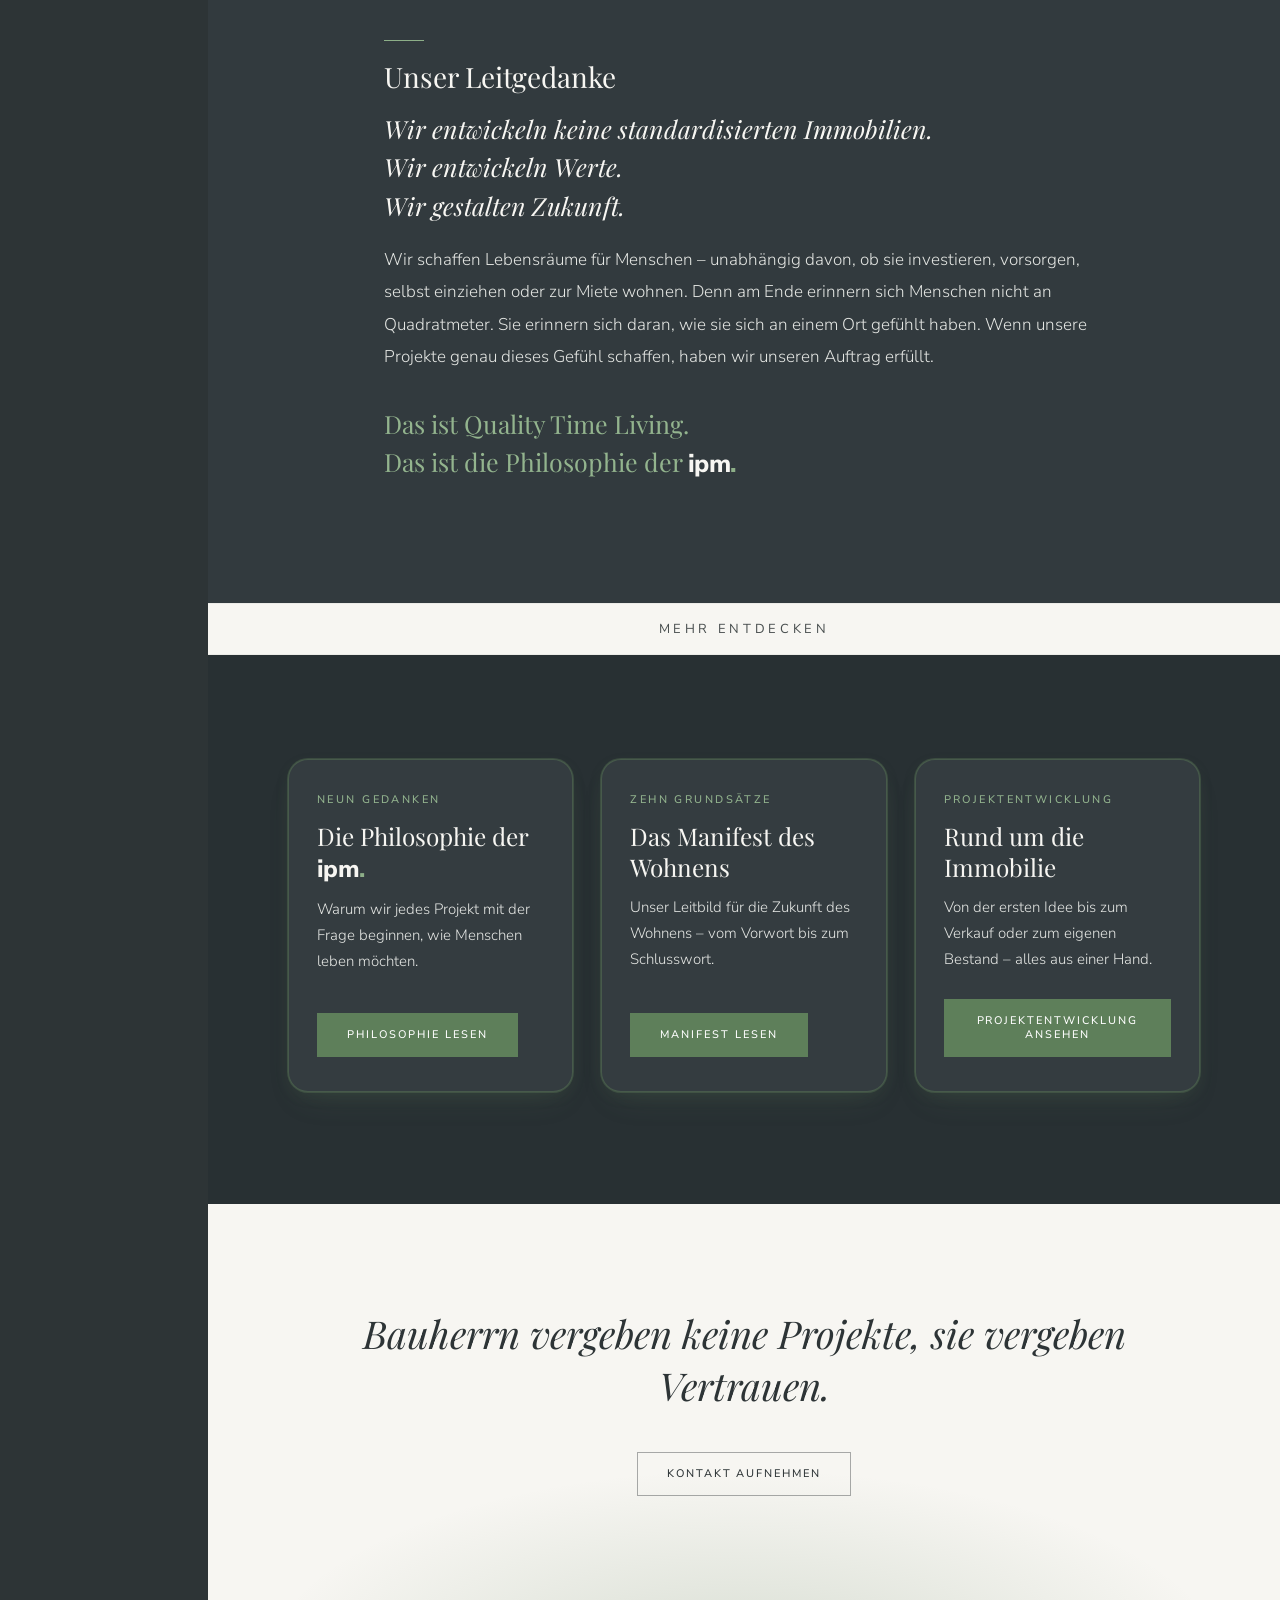
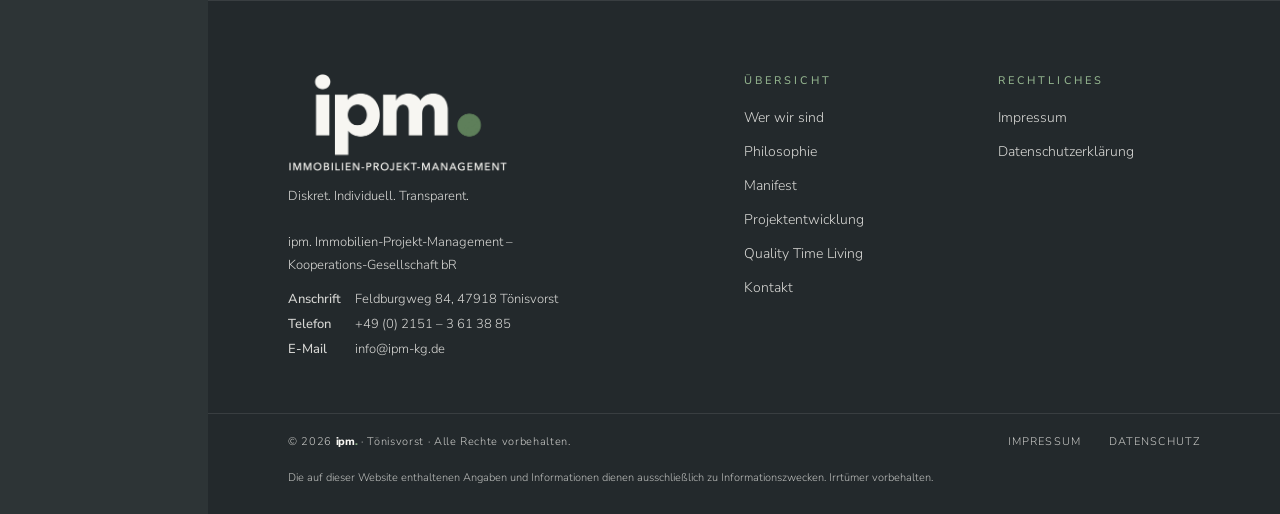
==== commit be040d5f: "Firmenname mit Punkt: „ipm. Immobilien-Projekt-Management …“ (Wunsch Sebastian 19.11.) Co-Authored-B" ====
--- a/index.html
+++ b/index.html
@@ -173,7 +173,7 @@
       <img src="assets/marke-2026-11/ipm-logo-auf-hell.png" alt="ipm. Immobilien-Projekt-Management" class="footer-logo logo-auf-hell" width="900" height="402"><img src="assets/marke-2026-11/ipm-logo-auf-dunkel.png" alt="ipm. Immobilien-Projekt-Management" class="footer-logo logo-auf-dunkel" width="900" height="402">
       <p class="footer-tagline">Diskret. Individuell. Transparent.</p>
       <div class="footer-address">
-        <p class="footer-firma">ipm Immobilien-Projekt-Management –<br>Kooperations-Gesellschaft bR</p>
+        <p class="footer-firma">ipm. Immobilien-Projekt-Management –<br>Kooperations-Gesellschaft bR</p>
         <dl class="footer-kontakt">
           <dt>Anschrift</dt><dd>Feldburgweg 84, 47918 Tönisvorst</dd>
           <dt>Telefon</dt><dd><a href="tel:+4921513613885">+49 (0) 2151 – 3 61 38 85</a></dd>
